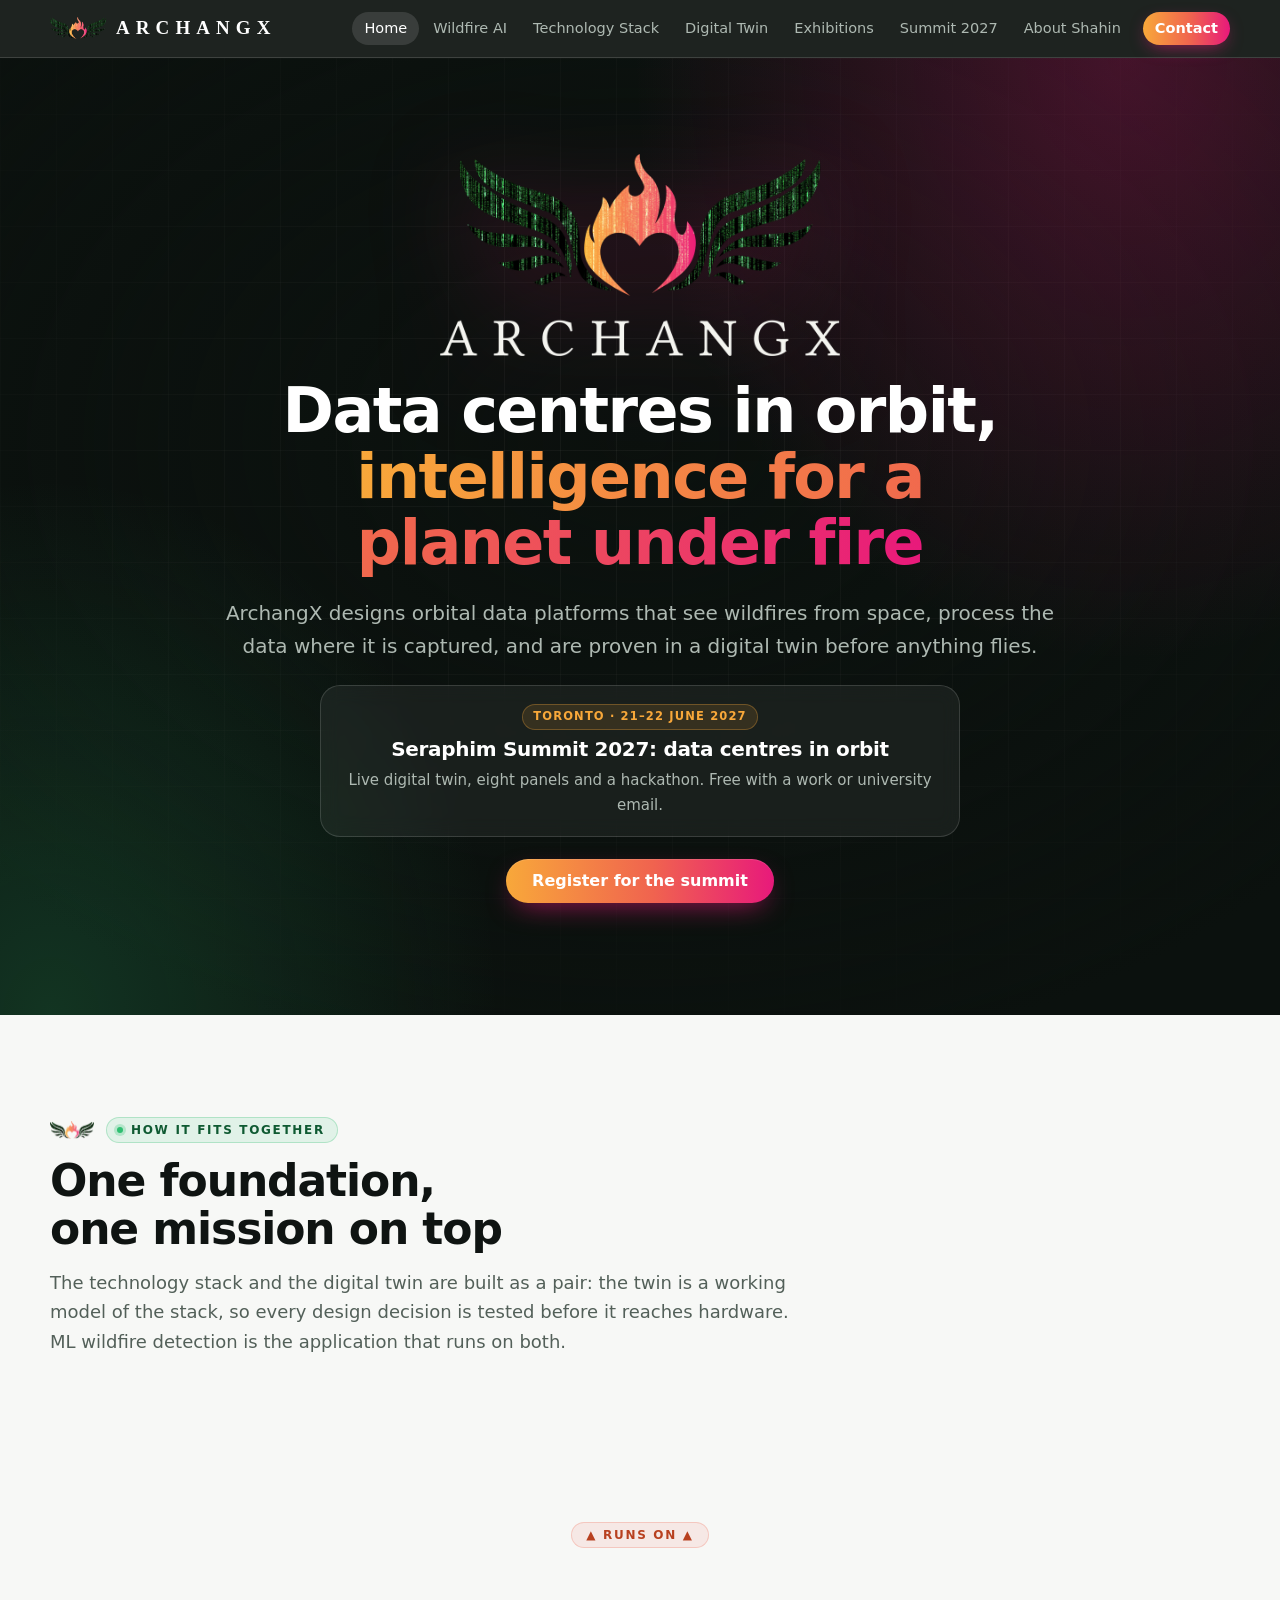
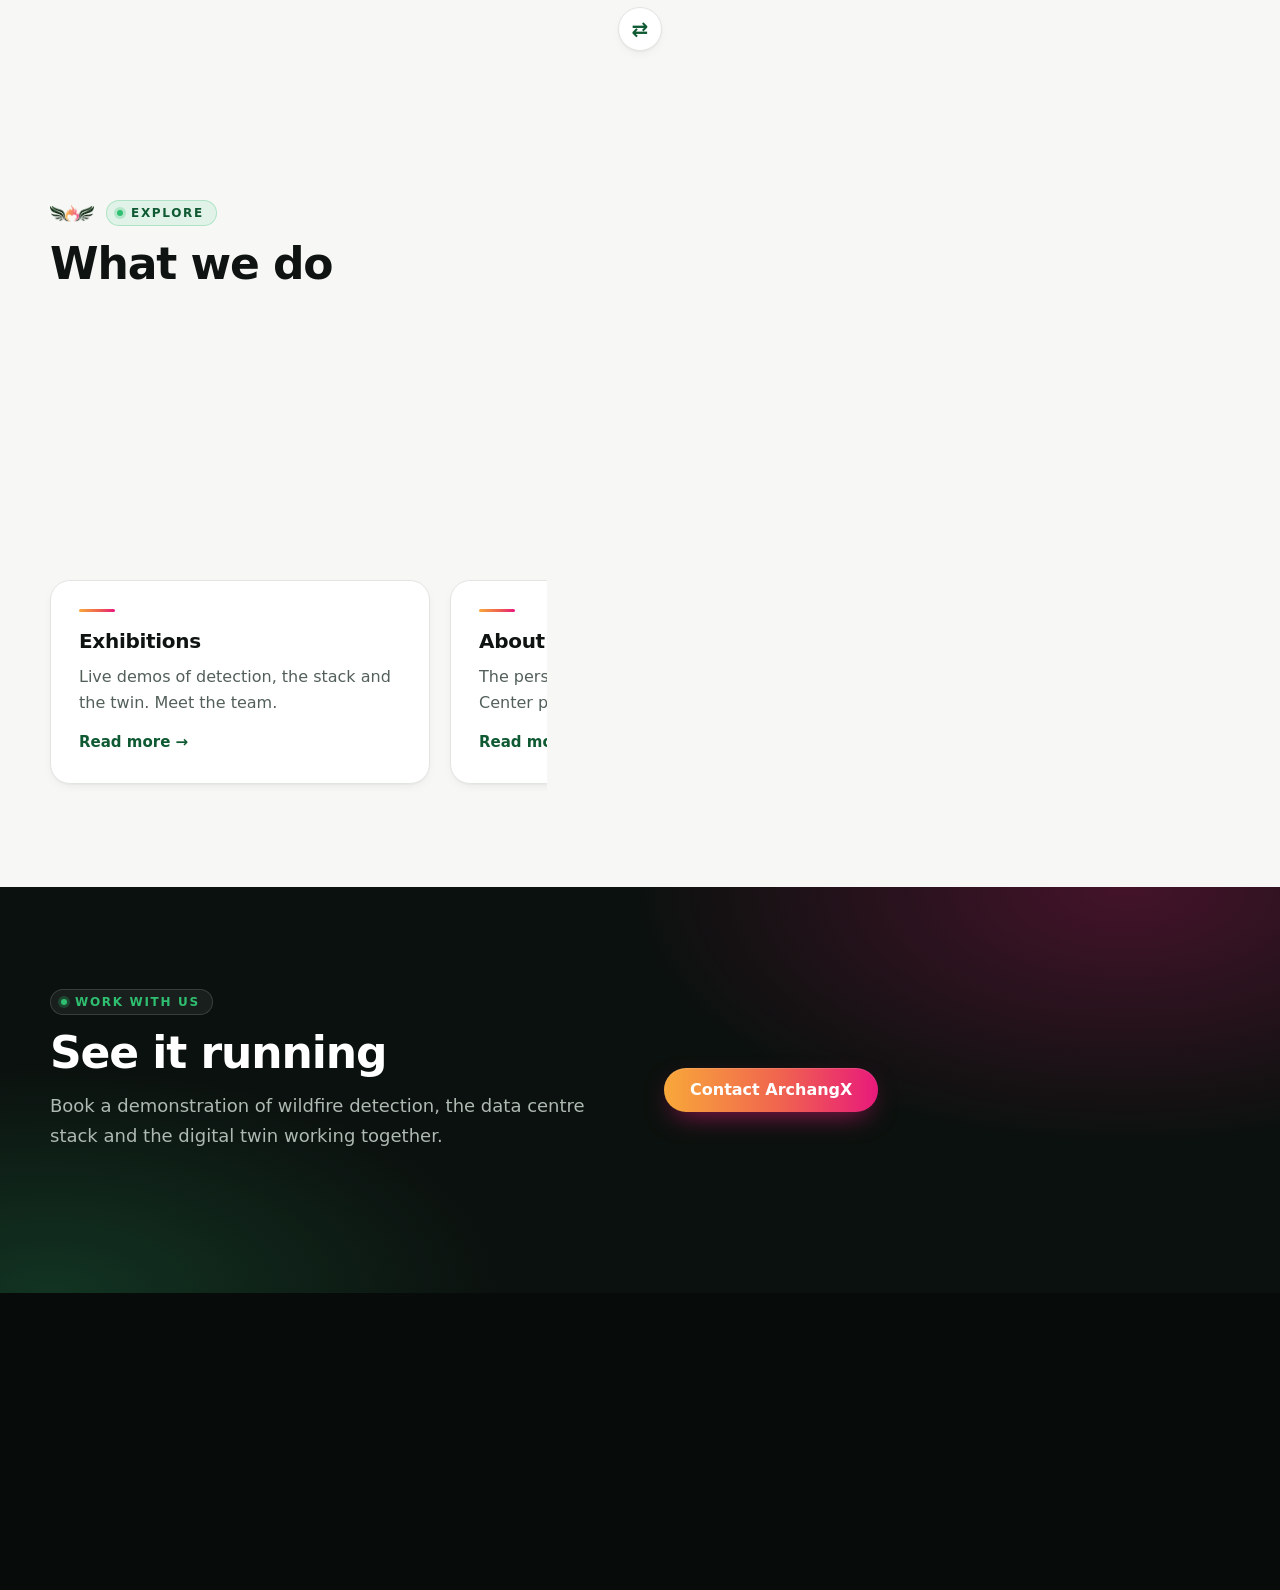
==== site/index.html @ 83f8b748 "Site design: modern refresh with dark hero bands, sans-serif headings, pill navigation and card hove" ====
<!doctype html>
<html lang="en">
<head>
<meta charset="utf-8">
<meta name="viewport" content="width=device-width, initial-scale=1">
<title>ArchangX — Space Data Centres, Wildfire AI and Digital Twins</title>
<meta name="description" content="ArchangX builds orbital data platforms: a space data centre technology stack and its digital twin, with machine-learning wildfire detection on top.">
<link rel="icon" href="assets/favicon.ico" sizes="any">
<link rel="apple-touch-icon" href="assets/apple-touch-icon.png">
<meta property="og:title" content="ArchangX — Space Data Centres, Wildfire AI and Digital Twins">
<meta property="og:description" content="ArchangX builds orbital data platforms: a space data centre technology stack and its digital twin, with machine-learning wildfire detection on top.">
<meta property="og:image" content="https://www.archangx.com/assets/logo.png">
<link rel="canonical" href="https://www.archangx.com/">
<link rel="stylesheet" href="assets/style.css">
</head>
<body>
<header class="site">
  <div class="wrap bar">
    <a class="brand" href="index.html" aria-label="ArchangX home"><img src="assets/emblem-96.png" alt="" width="64" height="25">ARCHANGX</a>
    <nav class="main" aria-label="Pages"><a href="index.html" aria-current="page">Home</a><a href="wildfire.html">Wildfire AI</a><a href="technology-stack.html">Technology Stack</a><a href="digital-twin.html">Digital Twin</a><a href="exhibitions.html">Exhibitions</a><a href="summit-2027.html">Summit 2027</a><a href="about.html">About Shahin</a><a href="contact.html">Contact</a></nav>
  </div>
</header>
<main>
<div class="wrap hero">
  <img class="logo" src="assets/logo-dark.png" alt="ArchangX logo: green wings around a flame-shaped heart" width="560" height="284">
  <h1>Data centres in orbit, <span class="flame-text">intelligence for a planet under fire</span></h1>
  <p>ArchangX designs orbital data platforms that see wildfires from space, process the data where it is captured, and are proven in a digital twin before anything flies.</p>
  <a class="announce" href="summit-2027.html"><span class="tag">Toronto · 21–22 June 2027</span><b>Seraphim Summit 2027: data centres in orbit</b><span>Live digital twin, eight panels and a hackathon. Free with a work or university email.</span></a>
  <p><a class="btn" href="summit-2027.html#register">Register for the summit</a></p>
</div>

<section class="block">
  <div class="wrap">
    <div class="head"><div class="num"><img src="assets/emblem-96.png" alt=""><span class="eyebrow">How it fits together</span></div>
      <h2>One foundation, one mission on top</h2>
      <p>The technology stack and the digital twin are built as a pair: the twin is a working model of the stack, so every design decision is tested before it reaches hardware. ML wildfire detection is the application that runs on both.</p></div>
    <div class="fit" aria-label="How the work fits together">
  <a class="top" href="wildfire.html"><b>ML Wildfire Detection</b><span>The application on top: detect, geolocate and alert</span></a>
  <div class="arrow" aria-hidden="true">▲ runs on ▲</div>
  <div class="pair">
    <a class="base stackbox" href="technology-stack.html"><b>Technology Stack</b><span>The space data centre: compute, data and links</span></a>
    <div class="link" aria-label="connected">⇄</div>
    <a class="base twinbox" href="digital-twin.html"><b>Digital Twin</b><span>A live model of that stack, for testing every change</span></a>
  </div>
</div>
  </div>
</section>

<section class="block">
  <div class="wrap">
    <div class="head"><div class="num"><img src="assets/emblem-96.png" alt=""><span class="eyebrow">Explore</span></div><h2>What we do</h2></div>
    <div class="cards" style="grid-template-columns:repeat(auto-fit,minmax(300px,1fr))">
      <a class="card" href="wildfire.html"><h3>ML Wildfire Detection</h3><p>Physics-informed thermal anomaly scoring on board, turning imagery into geolocated fire events.</p><span class="more">Read more →</span></a>
      <a class="card" href="technology-stack.html"><h3>Technology Stack</h3><p>A sovereignty-first space data centre: sensors, heterogeneous compute, orbital edge AI and the data platform.</p><span class="more">Read more →</span></a>
      <a class="card" href="digital-twin.html"><h3>Digital Twin</h3><p>Coupled orbit, power, thermal, compute and network models of the stack, with faults and what-ifs.</p><span class="more">Read more →</span></a>
      <a class="card" href="exhibitions.html"><h3>Exhibitions</h3><p>Live demos of detection, the stack and the twin. Meet the team.</p><span class="more">Read more →</span></a>
      <a class="card" href="about.html"><h3>About Shahin Vakilinia</h3><p>The person behind the Space Data Center programme at ArchangX.</p><span class="more">Read more →</span></a>
      <a class="card" href="contact.html"><h3>Contact us</h3><p>Partnerships, research collaboration, demos and press.</p><span class="more">Get in touch →</span></a>
    </div>
  </div>
</section>

<section class="block night">
  <div class="wrap two">
    <div class="head"><span class="eyebrow">Work with us</span><h2>See it running</h2>
      <p>Book a demonstration of wildfire detection, the data centre stack and the digital twin working together.</p></div>
    <div style="align-self:center"><a class="btn" href="contact.html">Contact ArchangX</a></div>
  </div>
</section>
</main>
<footer class="site">
  <div class="wrap">
    <img src="assets/logo-dark.png" alt="ArchangX" width="280" height="142">
    <nav aria-label="Footer"><a href="index.html">Home</a><a href="wildfire.html">Wildfire AI</a><a href="technology-stack.html">Technology Stack</a><a href="digital-twin.html">Digital Twin</a><a href="exhibitions.html">Exhibitions</a><a href="summit-2027.html">Summit 2027</a><a href="about.html">About Shahin</a><a href="contact.html">Contact</a></nav>
    <p>© <span class="year">2026</span> ArchAngX Corp. · Space data centres, wildfire AI and digital twins.</p>
  </div>
</footer>
<script>document.querySelectorAll(".year").forEach(e => e.textContent = new Date().getFullYear());</script>
</body>
</html>
---- site/assets/style.css ----
/* ArchangX site styles. Palette from the logo: matrix-green wings, orange-to-magenta flame, serif wordmark.
   Dark "orbit" bands (header, page heroes, .night, footer) frame light content sections. System fonts only. */
:root {
  /* light surfaces */
  --paper: #f7f8f6; --card: #fff; --ink: #0f1412; --muted: #536059; --line: #e2e6e1;
  /* brand: wings */
  --wing-deep: #0b3d23; --wing: #0f5a32; --wing-mid: #18774a; --wing-bright: #2fbf71;
  /* brand: flame */
  --flame-0: #c4541c; --flame-1: #f8a83a; --flame-2: #f0634f; --flame-3: #e8197b; --flame-ink: #b8401f;
  --flame: linear-gradient(90deg, var(--flame-1), var(--flame-2) 55%, var(--flame-3));
  --flame-deep: linear-gradient(90deg, var(--flame-0), var(--flame-3));
  /* dark surfaces */
  --night: #0b110e; --night-2: #121a16; --night-ink: #eef1ec; --night-muted: #aeb9b2; --footer: #070b09;
  --on-dark: #fff; --glass: rgba(255, 255, 255, .06); --glass-2: rgba(255, 255, 255, .12);
  --glass-line: rgba(255, 255, 255, .14);
  --error: #b3261e;
  /* backdrop shared by the heroes, dark bands and the portrait */
  --aurora: radial-gradient(55% 90% at 88% 0%, rgba(232, 25, 123, .26), transparent 70%),
            radial-gradient(50% 80% at 4% 100%, rgba(47, 191, 113, .2), transparent 70%);
  --grid: linear-gradient(rgba(255, 255, 255, .045) 1px, transparent 1px) 0 0 / 56px 56px,
          linear-gradient(90deg, rgba(255, 255, 255, .045) 1px, transparent 1px) 0 0 / 56px 56px;
  /* type, shape, depth, motion */
  --serif: "Iowan Old Style", "Palatino Linotype", Palatino, Georgia, "Times New Roman", serif;
  --sans: system-ui, -apple-system, "Segoe UI", Roboto, "Helvetica Neue", Arial, sans-serif;
  --display: "Segoe UI Variable Display", system-ui, -apple-system, "Segoe UI", Roboto, "Helvetica Neue", Arial, sans-serif;
  --radius: 20px; --radius-sm: 12px;
  --shadow-sm: 0 1px 2px rgba(11, 17, 14, .04), 0 4px 12px -4px rgba(11, 17, 14, .08);
  --shadow-md: 0 2px 4px rgba(11, 17, 14, .04), 0 16px 32px -12px rgba(11, 17, 14, .16);
  --shadow-lg: 0 4px 8px rgba(11, 17, 14, .05), 0 28px 56px -20px rgba(11, 17, 14, .28);
  --ease: cubic-bezier(.2, .7, .2, 1);
}
* { box-sizing: border-box; }
html { scroll-behavior: smooth; scroll-padding-top: 120px; overflow-x: clip; }
body { margin: 0; background: var(--paper); color: var(--ink); font: 17px/1.65 var(--sans);
       -webkit-font-smoothing: antialiased; text-rendering: optimizeLegibility; }
img { max-width: 100%; height: auto; display: block; }
a { color: var(--wing); text-underline-offset: .2em; }
::selection { background: color-mix(in srgb, var(--flame-2) 28%, transparent); }
.wrap { width: min(1180px, 100% - 32px); margin-inline: auto; }
h1, h2, h3 { font-family: var(--display); font-weight: 700; letter-spacing: -.025em; text-wrap: balance; margin: 0; }
h1 { font-size: clamp(36px, 5.6vw, 64px); line-height: 1.04; }
h2 { font-size: clamp(28px, 3.8vw, 44px); line-height: 1.1; }
h3 { font-size: 20px; line-height: 1.3; letter-spacing: -.015em; text-wrap: pretty; }
p { margin: 0; max-width: 66ch; text-wrap: pretty; }
.muted { color: var(--muted); }
.flame-text { background: var(--flame); -webkit-background-clip: text; background-clip: text; color: transparent; }
:focus-visible { outline: 3px solid var(--flame-2); outline-offset: 3px; }

/* labels: eyebrow (green pill with a dot) and tag (flame pill) */
.eyebrow { display: inline-flex; align-items: center; gap: 8px; width: fit-content; padding: 6px 12px 6px 10px;
           border-radius: 99px; font: 600 12px/1 var(--sans); letter-spacing: .14em; text-transform: uppercase;
           color: var(--wing); background: color-mix(in srgb, var(--wing-bright) 10%, transparent);
           border: 1px solid color-mix(in srgb, var(--wing-bright) 28%, transparent); }
.eyebrow::before { content: ""; width: 6px; height: 6px; border-radius: 50%; background: var(--wing-bright);
                   box-shadow: 0 0 0 3px color-mix(in srgb, var(--wing-bright) 25%, transparent); }
.tag { display: inline-flex; align-items: center; width: fit-content; padding: 5px 10px; border-radius: 99px;
       font: 700 11.5px/1.2 var(--sans); letter-spacing: .1em; text-transform: uppercase; color: var(--flame-ink);
       background: color-mix(in srgb, var(--flame-2) 10%, transparent);
       border: 1px solid color-mix(in srgb, var(--flame-2) 22%, transparent); }

/* header: dark glass, pill navigation, Contact as the call to action */
header.site { position: sticky; top: 0; z-index: 50; color: var(--night-ink);
              background: color-mix(in srgb, var(--night) 92%, transparent);
              -webkit-backdrop-filter: saturate(160%) blur(16px); backdrop-filter: saturate(160%) blur(16px);
              border-bottom: 1px solid var(--glass-line); }
.bar { display: flex; align-items: center; justify-content: space-between; gap: 8px 24px; padding-block: 12px; flex-wrap: wrap; }
.brand { display: flex; align-items: center; gap: 10px; text-decoration: none; color: var(--on-dark);
         font: 600 19px var(--serif); letter-spacing: .32em; }
.brand img { width: 56px; }
nav.main { display: flex; flex-wrap: wrap; align-items: center; gap: 2px; font: 500 14.5px/1 var(--sans); }
nav.main a { color: var(--night-muted); text-decoration: none; padding: 9px 12px; border-radius: 99px;
             transition: color .2s, background-color .2s; }
nav.main a:hover { color: var(--on-dark); background: var(--glass); }
nav.main a[aria-current="page"] { color: var(--on-dark); background: var(--glass-2); }
nav.main a:last-child { margin-left: 8px; color: var(--on-dark); font-weight: 600; background: var(--flame);
                        box-shadow: 0 6px 18px -6px color-mix(in srgb, var(--flame-3) 70%, transparent); }
nav.main a:last-child:hover { filter: brightness(1.08); }
@media (max-width: 1100px) {
  /* one swipeable row instead of a block of wrapped links */
  nav.main { width: 100%; flex-wrap: nowrap; overflow-x: auto; scrollbar-width: none; padding-inline-end: 28px;
             -webkit-mask-image: linear-gradient(90deg, #000 calc(100% - 28px), transparent);
             mask-image: linear-gradient(90deg, #000 calc(100% - 28px), transparent); }
  nav.main::-webkit-scrollbar { display: none; }
  nav.main a { flex: none; }
  nav.main a:first-child { margin-left: -12px; }
}

/* heroes: full-bleed dark backdrop drawn behind the .wrap-sized hero */
.page-hero, .hero { position: relative; isolation: isolate; color: var(--night-ink); }
.page-hero::before, .hero::before { content: ""; position: absolute; z-index: -2; inset: 0 calc(50% - 50vw);
  background: var(--aurora), radial-gradient(80% 75% at 50% 40%, transparent, var(--night) 88%), var(--grid), var(--night); }
.page-hero { padding-block: clamp(64px, 9vw, 112px) clamp(56px, 7vw, 88px); display: grid; gap: 18px; }
.page-hero::after { content: ""; position: absolute; z-index: -1; right: -40px; top: 50%; translate: 0 -50%;
                    width: min(520px, 60vw); aspect-ratio: 512 / 202; pointer-events: none;
                    background: url(emblem.png) center / contain no-repeat; opacity: .14; }
.page-hero h1 { color: var(--on-dark); max-width: 22ch; }
.page-hero p { font-size: clamp(17px, 1.6vw, 20px); color: var(--night-muted); max-width: 60ch; }
.crumbs { font-size: 14px; color: var(--night-muted); }
.crumbs a { color: var(--night-muted); text-decoration: none; }
.crumbs a:hover { color: var(--on-dark); text-decoration: underline; }
:is(.page-hero, .hero, .night) .eyebrow { color: var(--wing-bright); background: var(--glass); border-color: var(--glass-line); }
.hero { text-align: center; padding-block: clamp(56px, 8vw, 96px) clamp(64px, 9vw, 112px); display: grid;
        justify-items: center; gap: 22px; }
.hero img.logo { width: min(400px, 78%); filter: drop-shadow(0 18px 50px color-mix(in srgb, var(--flame-3) 28%, transparent)); }
.hero h1 { color: var(--on-dark); font-size: clamp(34px, 5.4vw, 62px); line-height: 1.06; max-width: 20ch; }
.hero p { color: var(--night-muted); font-size: clamp(17px, 1.6vw, 20px); }

/* content blocks */
section.block { padding-block: clamp(64px, 8vw, 104px); }
section.block:not(.night) + section.block:not(.night) { padding-top: 0; }
.head { display: grid; gap: 14px; margin-bottom: 40px; max-width: 760px; }
.head p { color: var(--muted); font-size: 18px; }
.head .num { display: flex; align-items: center; gap: 12px; }
.head .num img { width: 44px; }
.cards { display: grid; grid-template-columns: repeat(auto-fit, minmax(250px, 1fr)); gap: 20px; }
.card { position: relative; display: grid; gap: 10px; align-content: start; padding: 28px; border-radius: var(--radius);
        background: var(--card); border: 1px solid var(--line); box-shadow: var(--shadow-sm); }
.card::before { content: ""; height: 3px; width: 36px; border-radius: 3px; background: var(--flame); margin-bottom: 6px; }
.card:has(> .tag)::before { display: none; }
.card p { color: var(--muted); font-size: 16px; }
a.card { text-decoration: none; color: var(--ink); transition: transform .3s var(--ease), box-shadow .3s var(--ease); }
a.card::after { content: ""; position: absolute; inset: -1px; border-radius: inherit; padding: 1px; pointer-events: none;
                background: var(--flame); opacity: 0; transition: opacity .3s var(--ease);
                -webkit-mask: linear-gradient(#000 0 0) content-box, linear-gradient(#000 0 0); -webkit-mask-composite: xor;
                mask: linear-gradient(#000 0 0) content-box exclude, linear-gradient(#000 0 0); }
a.card:hover { transform: translateY(-4px); box-shadow: var(--shadow-lg); }
a.card:hover::after { opacity: 1; }
a.card .more { margin-top: 4px; color: var(--wing); font-weight: 600; font-size: 15px; }
a.card:hover .more { text-decoration: underline; }
.two { display: grid; grid-template-columns: repeat(auto-fit, minmax(300px, 1fr)); gap: 32px 48px; align-items: start; }
ul.ticks { margin: 0; padding: 0; list-style: none; display: grid; gap: 14px; }
ul.ticks li { position: relative; padding-left: 36px; }
ul.ticks li::before { content: ""; position: absolute; left: 0; top: .2em; width: 22px; height: 22px; border-radius: 50%;
                      background: color-mix(in srgb, var(--wing-bright) 18%, transparent); }
ul.ticks li::after { content: ""; position: absolute; left: 8px; top: calc(.2em + 4px); width: 6px; height: 11px;
                     border: solid var(--wing); border-width: 0 2px 2px 0; rotate: 45deg; }

/* the "how it fits together" diagram */
.fit { display: grid; gap: 12px; max-width: 880px; margin-inline: auto; }
.fit .top, .fit .base { position: relative; overflow: hidden; display: grid; gap: 6px; padding: 28px 24px; text-align: center;
                        border-radius: var(--radius); color: var(--on-dark); text-decoration: none;
                        transition: transform .3s var(--ease), box-shadow .3s var(--ease); }
.fit .top::after, .fit .base::after, .layer::after { content: ""; position: absolute; inset: 0; pointer-events: none;
                                                     background: linear-gradient(180deg, var(--glass-2), transparent 55%); }
.fit .top { background: var(--flame-deep); box-shadow: 0 24px 48px -24px color-mix(in srgb, var(--flame-3) 80%, transparent); }
.fit .stackbox { background: linear-gradient(135deg, var(--wing), var(--wing-deep));
                 box-shadow: 0 24px 48px -24px color-mix(in srgb, var(--wing) 90%, transparent); }
.fit .twinbox { background: linear-gradient(135deg, var(--wing-mid), var(--wing));
                box-shadow: 0 24px 48px -24px color-mix(in srgb, var(--wing-mid) 90%, transparent); }
.fit a:hover { transform: translateY(-3px); }
.fit .pair { display: grid; grid-template-columns: 1fr auto 1fr; gap: 12px; align-items: stretch; }
.fit .link { display: grid; place-items: center; align-self: center; width: 44px; height: 44px; border-radius: 50%;
             background: var(--card); border: 1px solid var(--line); box-shadow: var(--shadow-sm);
             font: 700 20px/1 var(--sans); color: var(--wing); }
.fit b { font: 700 22px/1.2 var(--display); letter-spacing: -.02em; }
.fit span { font-size: 15px; opacity: .9; }
.fit .arrow { justify-self: center; padding: 6px 14px; border-radius: 99px; font: 700 12px/1 var(--sans);
              letter-spacing: .14em; text-transform: uppercase; color: var(--flame-ink);
              background: color-mix(in srgb, var(--flame-2) 10%, transparent);
              border: 1px solid color-mix(in srgb, var(--flame-2) 25%, transparent); }
@media (max-width: 640px) { .fit .pair { grid-template-columns: 1fr; } .fit .link { justify-self: center; rotate: 90deg; } }

/* stack layers */
.stack { display: grid; gap: 10px; }
.layer { position: relative; overflow: hidden; display: grid; grid-template-columns: minmax(160px, 240px) 1fr; gap: 16px;
         align-items: center; padding: 20px 24px; border-radius: 16px; color: var(--on-dark); box-shadow: var(--shadow-sm); }
.layer b { font: 700 18px/1.3 var(--display); letter-spacing: -.01em; }
.layer span { font-size: 15px; opacity: .88; }
.l1 { background: var(--wing-deep); } .l2 { background: var(--wing); } .l3 { background: var(--wing-mid); }
.l4 { background: var(--flame-deep); } .l5 { background: var(--night-2); }
@media (max-width: 640px) { .layer { grid-template-columns: 1fr; gap: 4px; } }

/* flow chips */
.flow { display: flex; flex-wrap: wrap; gap: 10px; align-items: center; font: 600 14px var(--sans); }
.flow span { padding: 10px 16px; border-radius: 99px; background: var(--card); border: 1px solid var(--line); box-shadow: var(--shadow-sm); }
.flow i { color: var(--flame-2); font-style: normal; font-weight: 700; }

/* twin models */
.models { display: grid; grid-template-columns: repeat(auto-fit, minmax(140px, 1fr)); gap: 12px; }
.model { position: relative; overflow: hidden; text-align: center; padding: 22px 12px 20px; border-radius: 16px;
         border: 1px solid var(--line); background: var(--card); box-shadow: var(--shadow-sm); }
.model::before { content: ""; position: absolute; inset: 0 0 auto; height: 3px; background: var(--flame); }
.model b { display: block; font: 700 17px/1.3 var(--display); letter-spacing: -.01em; }
.model span { font-size: 13px; color: var(--muted); }

/* connected-pages strip */
.connected { display: flex; flex-wrap: wrap; gap: 12px 14px; align-items: center; padding: 20px 24px; border-radius: var(--radius);
             background: linear-gradient(135deg, color-mix(in srgb, var(--wing-bright) 9%, var(--card)), var(--card) 60%);
             border: 1px solid color-mix(in srgb, var(--wing-bright) 30%, transparent); }
.connected a { font-weight: 600; }

/* dark band */
.night { color: var(--night-ink); background: var(--aurora), var(--night); }
.night h2 { color: var(--on-dark); }
.night p, .night .head p, .night .card p { color: var(--night-muted); }
.night a:not(.btn) { color: var(--wing-bright); }
.night .card { background: var(--glass); border-color: var(--glass-line); color: var(--night-ink); box-shadow: none; }
.night .tag { color: var(--flame-1); background: color-mix(in srgb, var(--flame-1) 12%, transparent);
              border-color: color-mix(in srgb, var(--flame-1) 30%, transparent); }

/* buttons */
.btn { display: inline-flex; align-items: center; justify-content: center; gap: 8px; padding: 14px 26px; border: 0;
       border-radius: 99px; cursor: pointer; background: var(--flame); color: var(--on-dark); font: 700 16px/1 var(--sans);
       text-decoration: none;
       box-shadow: 0 10px 28px -10px color-mix(in srgb, var(--flame-3) 75%, transparent), inset 0 1px 0 var(--glass-2);
       transition: transform .2s var(--ease), box-shadow .2s var(--ease), filter .2s; }
.btn:hover { transform: translateY(-2px); filter: brightness(1.06);
             box-shadow: 0 16px 36px -12px color-mix(in srgb, var(--flame-3) 85%, transparent), inset 0 1px 0 var(--glass-2); }
.btn:active { transform: translateY(0); }
.btn:disabled { opacity: .6; cursor: progress; transform: none; }
.btn.ghost { background: transparent; color: inherit; box-shadow: inset 0 0 0 1.5px currentColor; }
.btn.ghost:hover { background: color-mix(in srgb, currentColor 10%, transparent); filter: none; }

/* about */
.portrait { border-radius: 24px; background: var(--aurora), var(--night); padding: 40px; display: grid; place-items: center;
            box-shadow: var(--shadow-lg); }
.portrait img { width: 100%; max-width: 360px; }
.facts { display: grid; gap: 6px; font-size: 15px; }
.facts b { font-weight: 600; }

/* contact form */
form.contact { display: grid; gap: 16px; padding: 28px; border-radius: var(--radius); background: var(--card);
               border: 1px solid var(--line); box-shadow: var(--shadow-md); }
form.contact label { display: grid; gap: 6px; font-weight: 600; font-size: 14.5px; }
form.contact :is(input:not([type="checkbox"]), select, textarea) {
  font: 16px var(--sans); padding: 12px 14px; border-radius: var(--radius-sm); border: 1px solid var(--line);
  background: var(--paper); color: var(--ink); transition: border-color .2s, box-shadow .2s, background-color .2s; }
form.contact :is(input:not([type="checkbox"]), select, textarea):focus {
  outline: none; border-color: var(--wing-bright); background: var(--card);
  box-shadow: 0 0 0 4px color-mix(in srgb, var(--wing-bright) 22%, transparent); }
form.contact input[type="checkbox"] { width: 18px; height: 18px; margin: 0; accent-color: var(--wing); }
form.contact textarea { min-height: 140px; resize: vertical; }

footer.site { position: relative; background: var(--footer); color: var(--night-muted); padding-block: 56px 40px; text-align: center; }
footer.site::before { content: ""; position: absolute; inset: 0 0 auto; height: 1px; background: var(--flame); opacity: .7; }
footer.site img { width: min(220px, 60%); margin: 0 auto 24px; }
footer.site nav { display: flex; flex-wrap: wrap; justify-content: center; gap: 6px 22px; margin-bottom: 18px; font-size: 15px; }
footer.site nav a { color: var(--night-ink); text-decoration: none; opacity: .8; transition: opacity .2s; }
footer.site nav a:hover { opacity: 1; text-decoration: underline; }
footer.site p { margin-inline: auto; font-size: 14px; }

/* registration dialog (summit-2027.html) */
dialog#register-dialog { width: min(580px, 100% - 32px); max-height: 92vh; padding: 0; border: 0; border-radius: var(--radius);
                         background: transparent; }
/* literal colour: older browsers don't pass :root variables to ::backdrop */
dialog#register-dialog::backdrop { background: rgba(11, 17, 14, .7); -webkit-backdrop-filter: blur(6px); backdrop-filter: blur(6px); }
dialog#register-dialog form.contact { margin: 0; box-shadow: var(--shadow-lg); }
.dialog-head { display: flex; justify-content: space-between; align-items: center; gap: 12px; }
.dialog-close { display: grid; place-items: center; width: 36px; height: 36px; border-radius: 50%; font-size: 24px; line-height: 1;
                background: none; border: 0; cursor: pointer; color: var(--muted); transition: background-color .2s; }
.dialog-close:hover { background: var(--paper); color: var(--ink); }
form.contact fieldset { border: 1px solid var(--line); border-radius: var(--radius-sm); padding: 12px 16px; display: grid; gap: 8px; }
form.contact legend { font-weight: 600; font-size: 14.5px; padding: 0 4px; }
form.contact label.check { display: flex; gap: 10px; align-items: center; font-weight: 400; }
form.contact .hp { position: absolute; left: -9999px; }
.form-msg:empty { display: none; }
.form-msg.ok { color: var(--wing); } .form-msg.err { color: var(--error); }

/* summit announcement on the home page */
.announce { display: grid; gap: 6px; justify-items: center; text-align: center; max-width: 640px; padding: 18px 26px;
            border-radius: var(--radius); color: var(--night-ink); text-decoration: none; background: var(--glass);
            border: 1px solid var(--glass-line); -webkit-backdrop-filter: blur(10px); backdrop-filter: blur(10px);
            transition: transform .3s var(--ease), background-color .3s, border-color .3s; }
.announce:hover { transform: translateY(-2px); background: var(--glass-2); border-color: color-mix(in srgb, var(--flame-2) 50%, transparent); }
.announce .tag { color: var(--flame-1); background: color-mix(in srgb, var(--flame-1) 12%, transparent);
                 border-color: color-mix(in srgb, var(--flame-1) 30%, transparent); }
.announce b { font: 700 20px/1.3 var(--display); letter-spacing: -.015em; color: var(--on-dark); }
.announce span:last-child { color: var(--night-muted); font-size: 15px; }

/* motion: heroes rise in on load; cards and tiles rise as they scroll into view (where supported) */
@keyframes rise { from { opacity: 0; translate: 0 16px; } to { opacity: 1; translate: 0 0; } }
@keyframes pop { from { opacity: 0; translate: 0 12px; scale: .98; } }
@media (prefers-reduced-motion: no-preference) {
  :is(.page-hero, .hero) > * { animation: rise .8s var(--ease) both; }
  :is(.page-hero, .hero) > :nth-child(2) { animation-delay: .06s; }
  :is(.page-hero, .hero) > :nth-child(3) { animation-delay: .12s; }
  :is(.page-hero, .hero) > :nth-child(4) { animation-delay: .18s; }
  :is(.page-hero, .hero) > :nth-child(n+5) { animation-delay: .24s; }
  dialog#register-dialog[open] { animation: pop .35s var(--ease); }
  @supports (animation-timeline: view()) {
    .card, .model, .layer, .flow span, .fit > *, .connected, ul.ticks li {
      animation: rise linear both; animation-timeline: view(); animation-range: entry 0% entry 80%;
    }
  }
}
@media (prefers-reduced-motion: reduce) {
  html { scroll-behavior: auto; }
  a.card, .btn, .announce, .fit a { transition: none; }
}
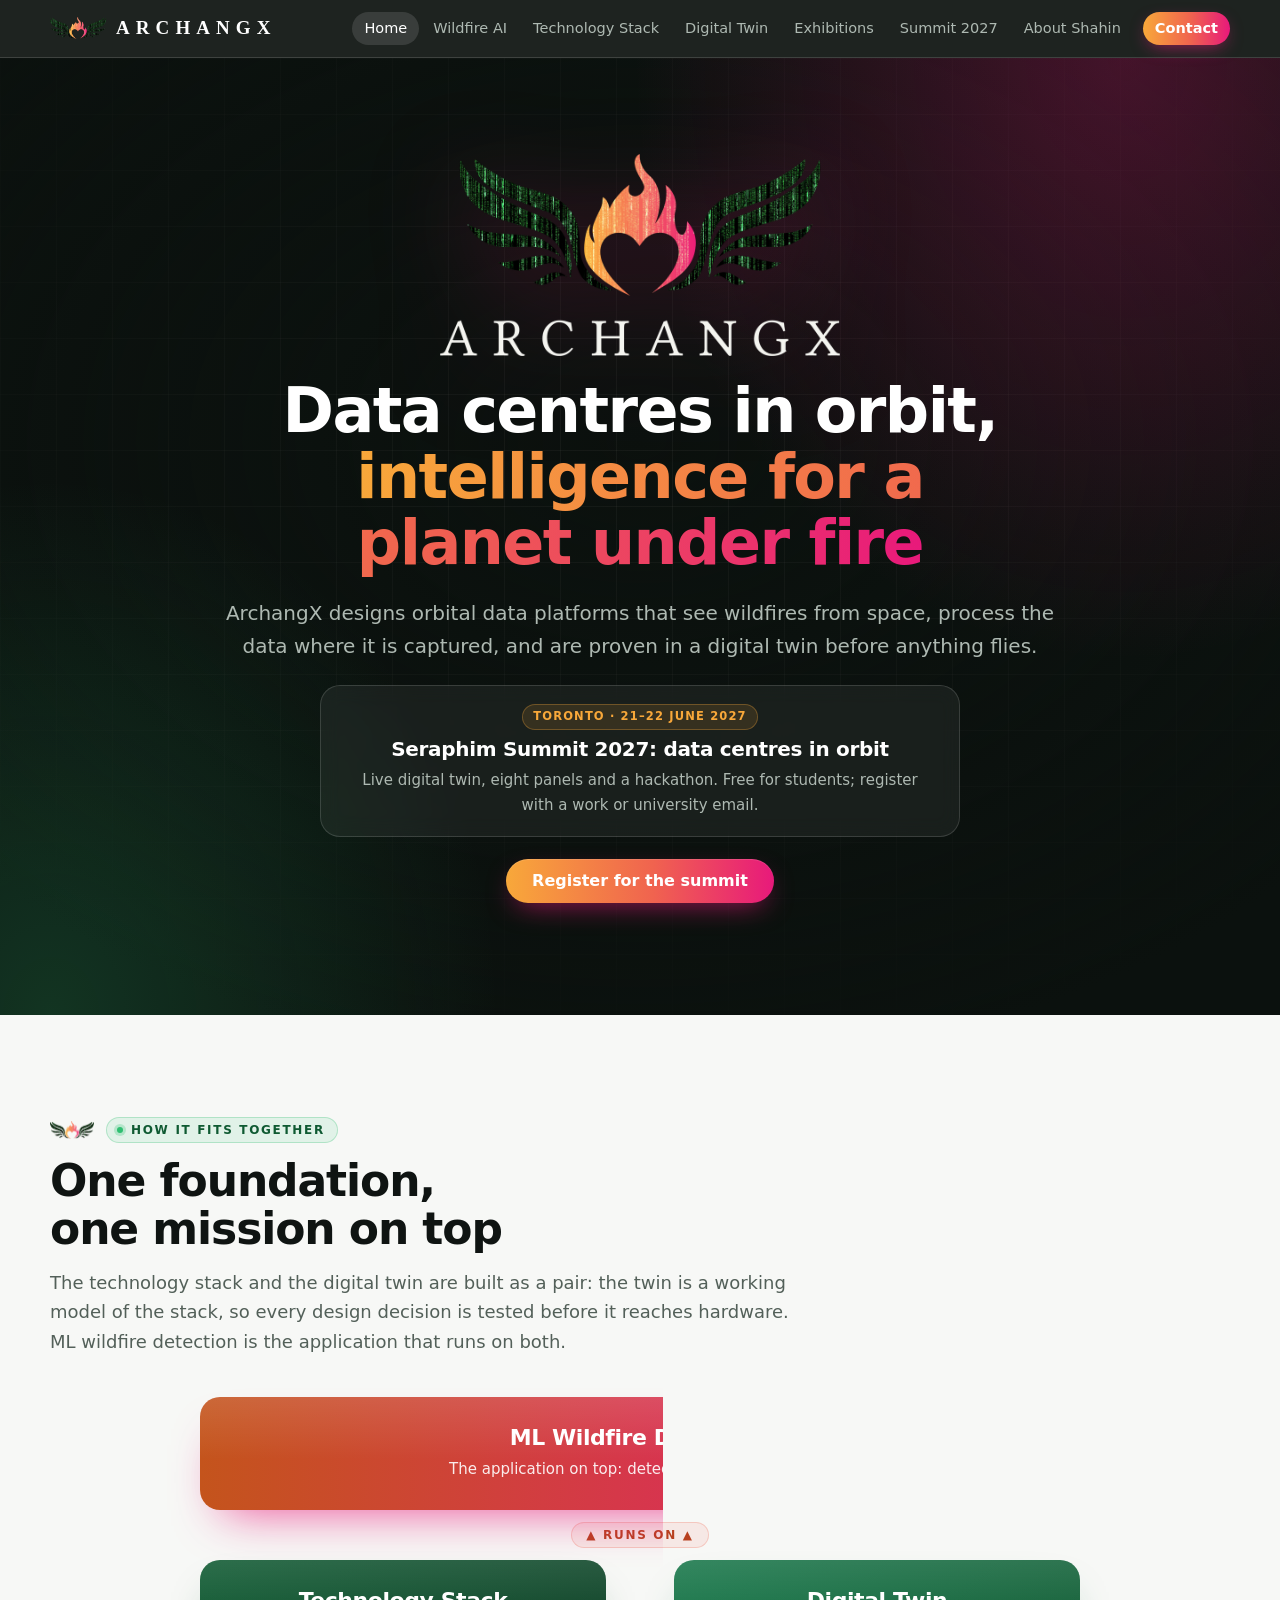
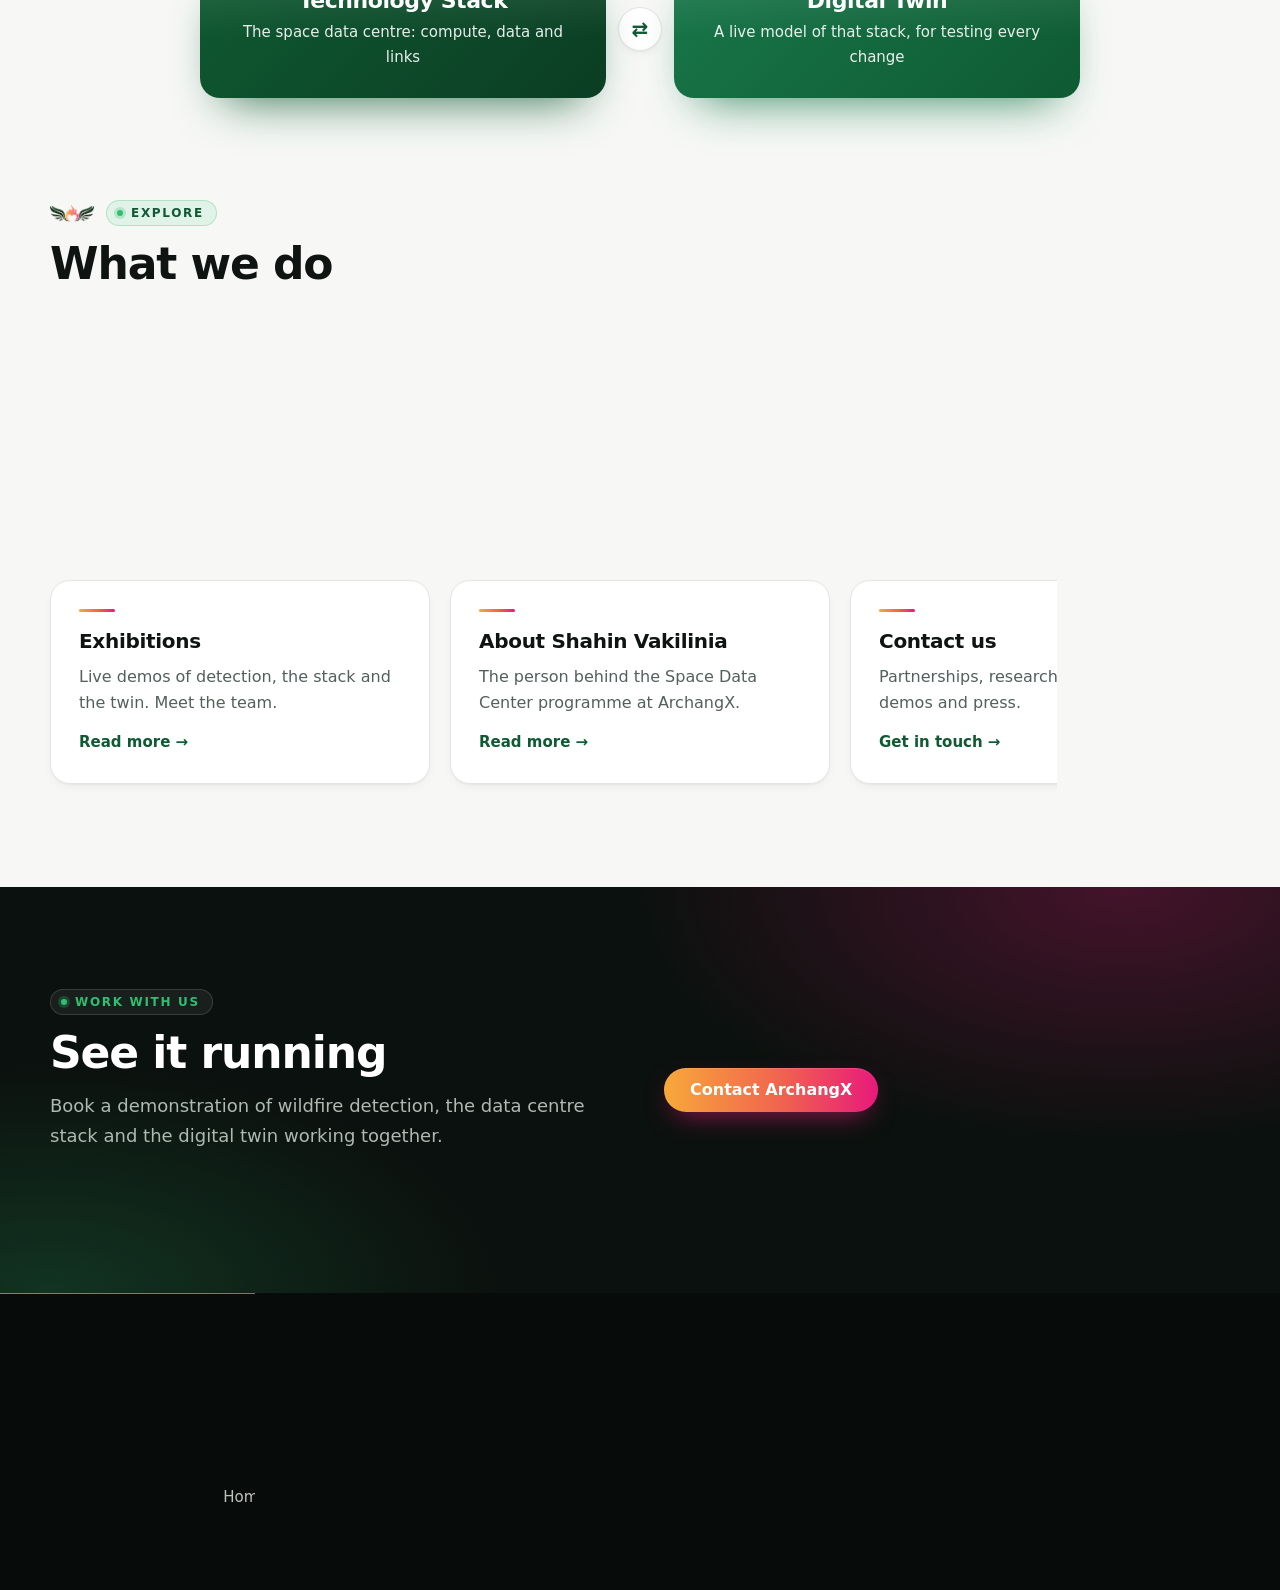
==== commit bdecf3fa: "Exhibitions: Seraphim Summit 2027 programme, SDC-IO diagram slideshow and ticket tiers The Exhibitio" ====
--- a/site/index.html
+++ b/site/index.html
@@ -25,7 +25,7 @@
   <img class="logo" src="assets/logo-dark.png" alt="ArchangX logo: green wings around a flame-shaped heart" width="560" height="284">
   <h1>Data centres in orbit, <span class="flame-text">intelligence for a planet under fire</span></h1>
   <p>ArchangX designs orbital data platforms that see wildfires from space, process the data where it is captured, and are proven in a digital twin before anything flies.</p>
-  <a class="announce" href="summit-2027.html"><span class="tag">Toronto · 21–22 June 2027</span><b>Seraphim Summit 2027: data centres in orbit</b><span>Live digital twin, eight panels and a hackathon. Free with a work or university email.</span></a>
+  <a class="announce" href="summit-2027.html"><span class="tag">Toronto · 21–22 June 2027</span><b>Seraphim Summit 2027: data centres in orbit</b><span>Live digital twin, eight panels and a hackathon. Free for students; register with a work or university email.</span></a>
   <p><a class="btn" href="summit-2027.html#register">Register for the summit</a></p>
 </div>
 
--- a/site/assets/style.css
+++ b/site/assets/style.css
@@ -267,6 +267,73 @@
 .announce b { font: 700 20px/1.3 var(--display); letter-spacing: -.015em; color: var(--on-dark); }
 .announce span:last-child { color: var(--night-muted); font-size: 15px; }
 
+/* button row; .center sits it level with the text beside it in a .two layout */
+.actions { display: flex; flex-wrap: wrap; gap: 12px; margin-top: 8px; }
+.actions.center { align-self: center; margin-top: 0; }
+/* a section heading that stays in view beside a long column (desktop only) */
+@media (min-width: 1101px) { .head.sticky { position: sticky; top: 104px; } }
+/* cards with longer text: fewer, wider columns */
+.cards.wide { grid-template-columns: repeat(auto-fit, minmax(min(100%, 440px), 1fr)); }
+.card .sub { margin-top: -4px; font: 600 14.5px/1.4 var(--sans); color: var(--wing-mid); }
+
+/* exhibitions: event at a glance */
+.glance { margin: 0; padding: 6px 28px; border-radius: var(--radius); background: var(--card); border: 1px solid var(--line);
+          box-shadow: var(--shadow-md); }
+.glance > div { display: grid; grid-template-columns: 120px 1fr; gap: 4px 20px; align-items: baseline; padding-block: 18px; }
+.glance > div + div { border-top: 1px solid var(--line); }
+.glance dt { font: 700 12px/1.4 var(--sans); letter-spacing: .12em; text-transform: uppercase; color: var(--flame-ink); }
+.glance dd { margin: 0; }
+@media (max-width: 520px) { .glance { padding-inline: 22px; } .glance > div { grid-template-columns: 1fr; } }
+
+/* exhibitions: diagram slideshow. The track is a scroll-snap strip, so it swipes without script; the page script
+   adds the previous/next buttons and dots (.ready) */
+.wrap.showcase { max-width: 1024px; }
+.slides { display: grid; gap: 20px; }
+.slides-track { position: relative; display: grid; grid-auto-flow: column; grid-auto-columns: 100%; gap: 24px;
+                overflow-x: auto; overscroll-behavior-x: contain; scroll-snap-type: x mandatory; border-radius: var(--radius); }
+.slides.ready .slides-track { scrollbar-width: none; }
+.slides.ready .slides-track::-webkit-scrollbar { display: none; }
+.slides-track:focus-visible { outline-offset: 6px; }
+.slide { margin: 0; display: grid; gap: 16px; align-content: start; scroll-snap-align: start; }
+.slide a { display: block; overflow: hidden; border-radius: var(--radius); border: 1px solid var(--glass-line);
+           box-shadow: 0 30px 70px -30px rgba(0, 0, 0, .75), 0 0 80px -30px color-mix(in srgb, var(--wing-bright) 35%, transparent); }
+.slide img { width: 100%; transition: scale .6s var(--ease); }
+.slide a:hover img { scale: 1.015; }
+.slide figcaption { color: var(--night-muted); font-size: 15.5px; max-width: 80ch; }
+.slide figcaption b { color: var(--on-dark); font-weight: 600; }
+.slides-nav { display: flex; align-items: center; justify-content: center; gap: 18px; }
+.slides-nav[hidden] { display: none; }
+.slides-nav > button { display: grid; place-items: center; width: 46px; height: 46px; padding: 0 0 3px; border-radius: 50%;
+                       cursor: pointer; font: 400 28px/1 var(--sans); color: var(--on-dark); background: var(--glass);
+                       border: 1px solid var(--glass-line); transition: background-color .2s, border-color .2s; }
+.slides-nav > button:hover { background: var(--glass-2); border-color: color-mix(in srgb, var(--flame-2) 60%, transparent); }
+.slides-dots { display: flex; gap: 4px; }
+.slides-dots button { display: grid; place-items: center; min-width: 24px; height: 24px; padding: 0; border: 0;
+                      background: none; cursor: pointer; }
+.slides-dots button::before { content: ""; width: 10px; height: 10px; border-radius: 99px;
+                              background: color-mix(in srgb, var(--night-muted) 55%, transparent);
+                              transition: width .3s var(--ease), background-color .3s; }
+.slides-dots button[aria-current="true"]::before { width: 30px; background: var(--flame); }
+
+/* exhibitions: programme timeline. Timed items get a flame dot, untimed ones a green dot */
+ol.timeline { --t: 64px; --g: 36px; list-style: none; margin: 0; padding: 0; }
+ol.timeline li { position: relative; display: grid; grid-template-columns: var(--t) 1fr; gap: var(--g); padding-bottom: 30px; }
+ol.timeline li:last-child { padding-bottom: 0; }
+ol.timeline li::before { content: ""; position: absolute; left: calc(var(--t) + var(--g) / 2 - 1px); top: 0; bottom: 0;
+                         width: 2px; background: var(--line); }
+ol.timeline li:first-child::before { top: 14px; }
+ol.timeline li:last-child::before { bottom: auto; height: 14px; }
+ol.timeline li::after { content: ""; position: absolute; left: calc(var(--t) + var(--g) / 2 - 7px); top: 8px; width: 14px;
+                        height: 14px; border-radius: 50%; background: var(--card); border: 3px solid var(--flame-2); }
+ol.timeline li:not(:has(> time))::after { border-color: var(--wing-bright); }
+ol.timeline time { font: 700 17px/1.65 var(--display); font-variant-numeric: tabular-nums; text-align: right; color: var(--flame-ink); }
+ol.timeline .when { display: block; margin-bottom: 2px; font: 700 12px/1.8 var(--sans); letter-spacing: .12em;
+                    text-transform: uppercase; color: var(--wing-mid); }
+ol.timeline h3 a { color: inherit; }
+ol.timeline h3 a:hover { color: var(--wing); }
+ol.timeline h3 + p { margin-top: 6px; color: var(--muted); font-size: 16px; }
+@media (max-width: 520px) { ol.timeline { --t: 46px; --g: 36px; } ol.timeline time { font-size: 15px; } }
+
 /* motion: heroes rise in on load; cards and tiles rise as they scroll into view (where supported) */
 @keyframes rise { from { opacity: 0; translate: 0 16px; } to { opacity: 1; translate: 0 0; } }
 @keyframes pop { from { opacity: 0; translate: 0 12px; scale: .98; } }
@@ -278,12 +345,12 @@
   :is(.page-hero, .hero) > :nth-child(n+5) { animation-delay: .24s; }
   dialog#register-dialog[open] { animation: pop .35s var(--ease); }
   @supports (animation-timeline: view()) {
-    .card, .model, .layer, .flow span, .fit > *, .connected, ul.ticks li {
+    .card, .model, .layer, .flow span, .fit > *, .connected, ul.ticks li, .glance, .slides, ol.timeline li {
       animation: rise linear both; animation-timeline: view(); animation-range: entry 0% entry 80%;
     }
   }
 }
 @media (prefers-reduced-motion: reduce) {
   html { scroll-behavior: auto; }
-  a.card, .btn, .announce, .fit a { transition: none; }
+  a.card, .btn, .announce, .fit a, .slide img { transition: none; }
 }
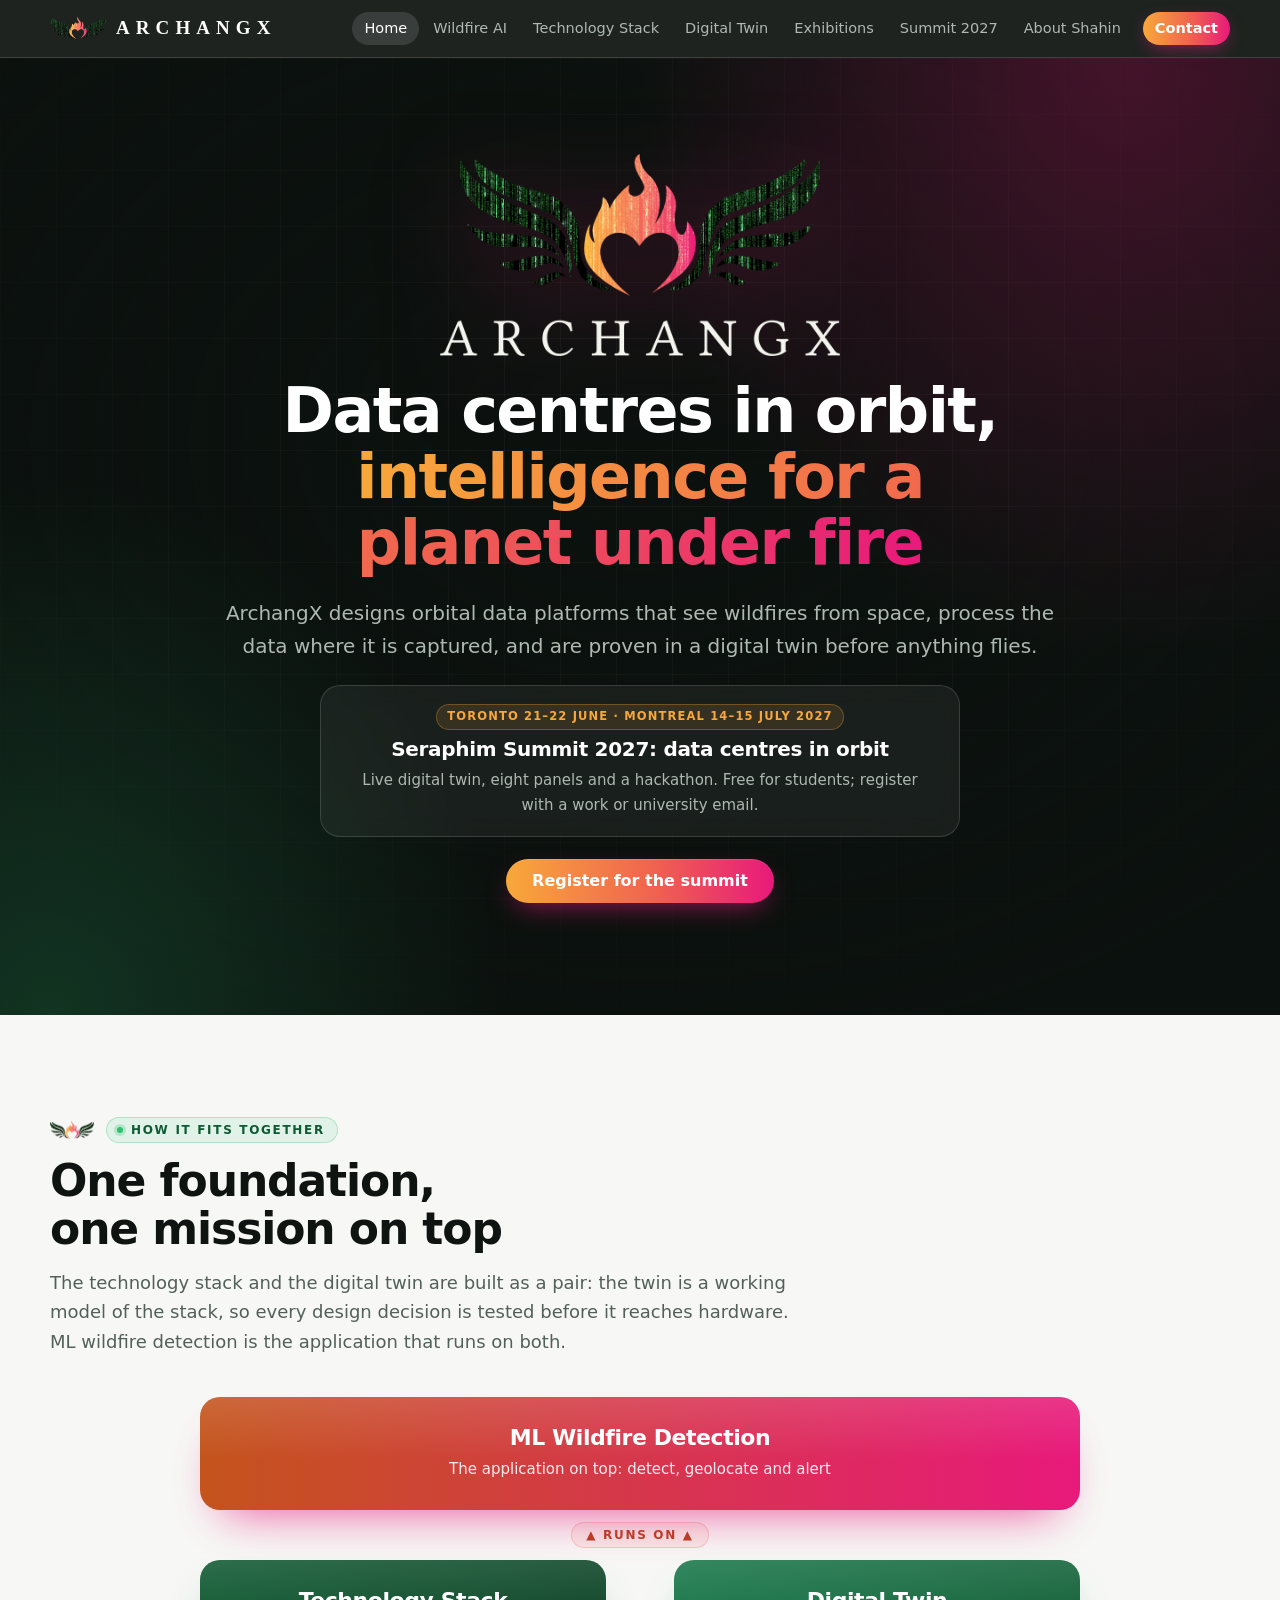
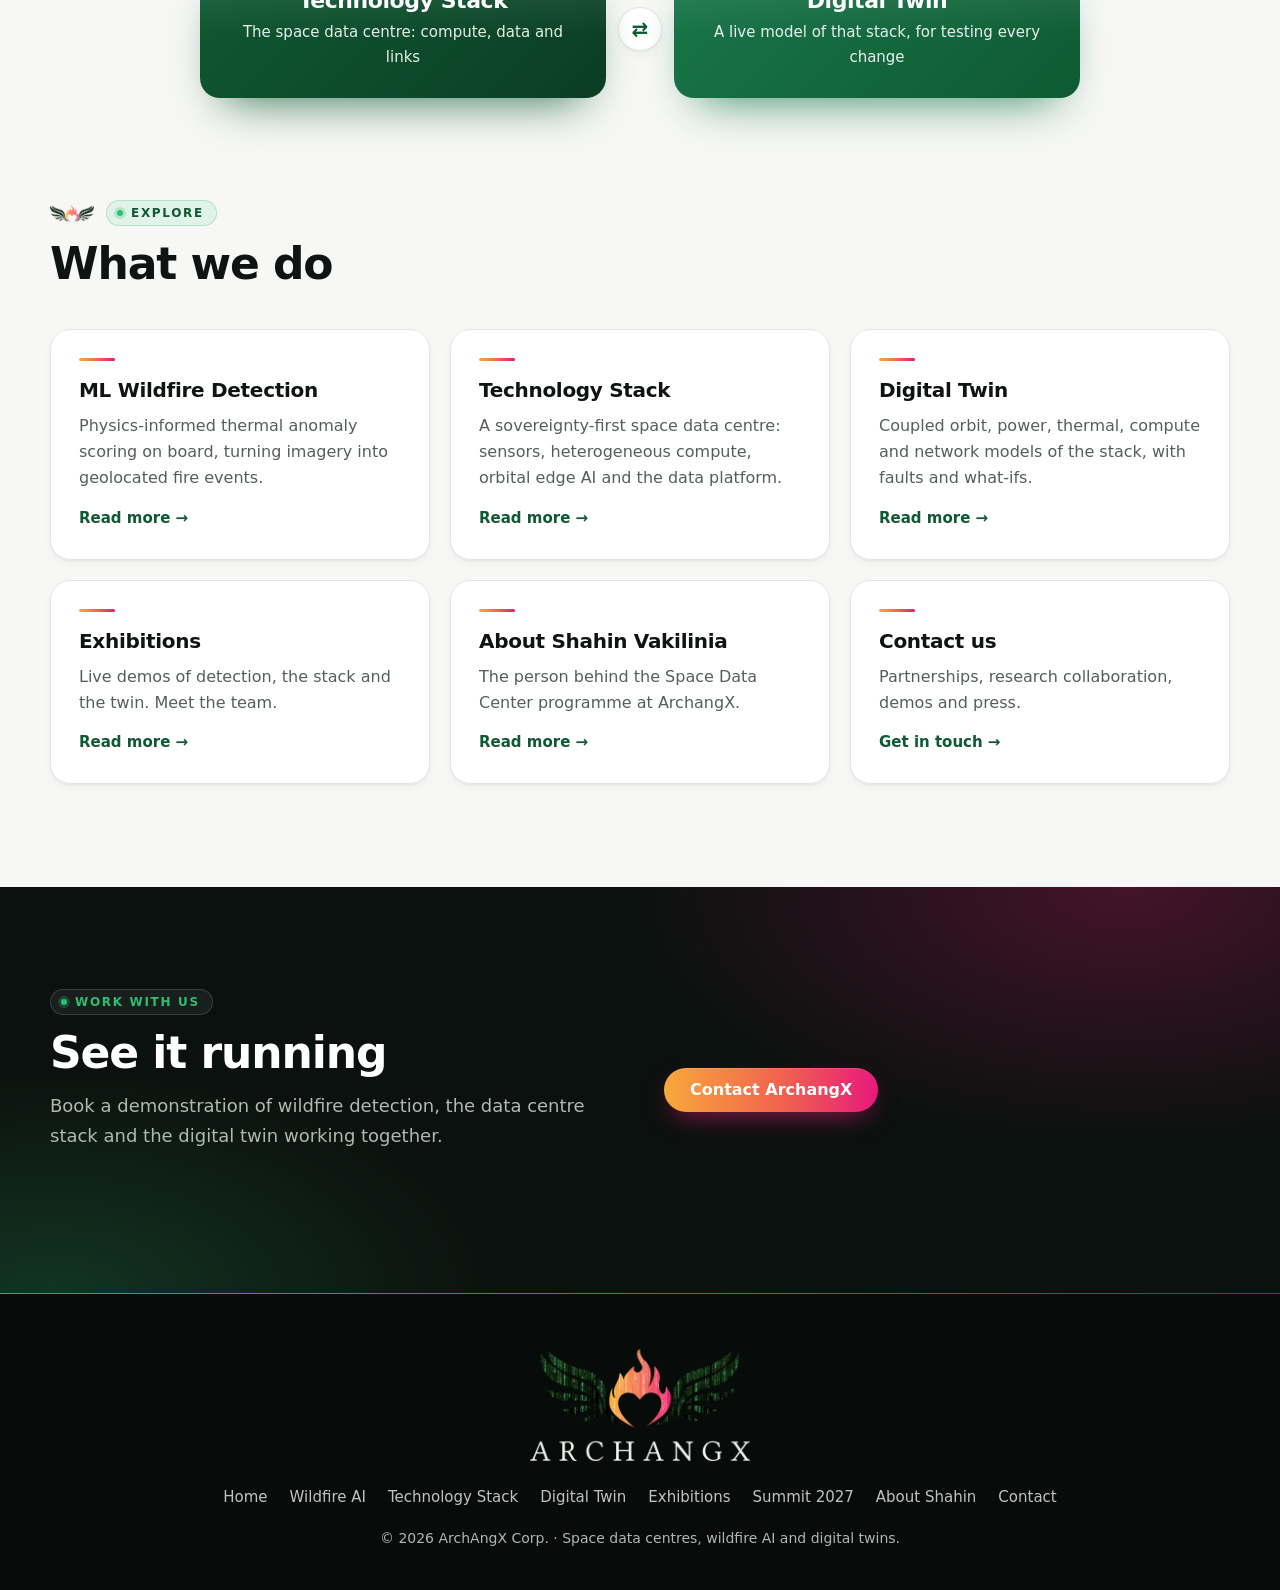
==== commit 09c96985: "Summit 2027: Montreal edition, timed panel programme; About: PhD and career - Montreal edition, Wed " ====
--- a/site/index.html
+++ b/site/index.html
@@ -25,7 +25,7 @@
   <img class="logo" src="assets/logo-dark.png" alt="ArchangX logo: green wings around a flame-shaped heart" width="560" height="284">
   <h1>Data centres in orbit, <span class="flame-text">intelligence for a planet under fire</span></h1>
   <p>ArchangX designs orbital data platforms that see wildfires from space, process the data where it is captured, and are proven in a digital twin before anything flies.</p>
-  <a class="announce" href="summit-2027.html"><span class="tag">Toronto · 21–22 June 2027</span><b>Seraphim Summit 2027: data centres in orbit</b><span>Live digital twin, eight panels and a hackathon. Free for students; register with a work or university email.</span></a>
+  <a class="announce" href="summit-2027.html"><span class="tag">Toronto 21–22 June · Montreal 14–15 July 2027</span><b>Seraphim Summit 2027: data centres in orbit</b><span>Live digital twin, eight panels and a hackathon. Free for students; register with a work or university email.</span></a>
   <p><a class="btn" href="summit-2027.html#register">Register for the summit</a></p>
 </div>
 
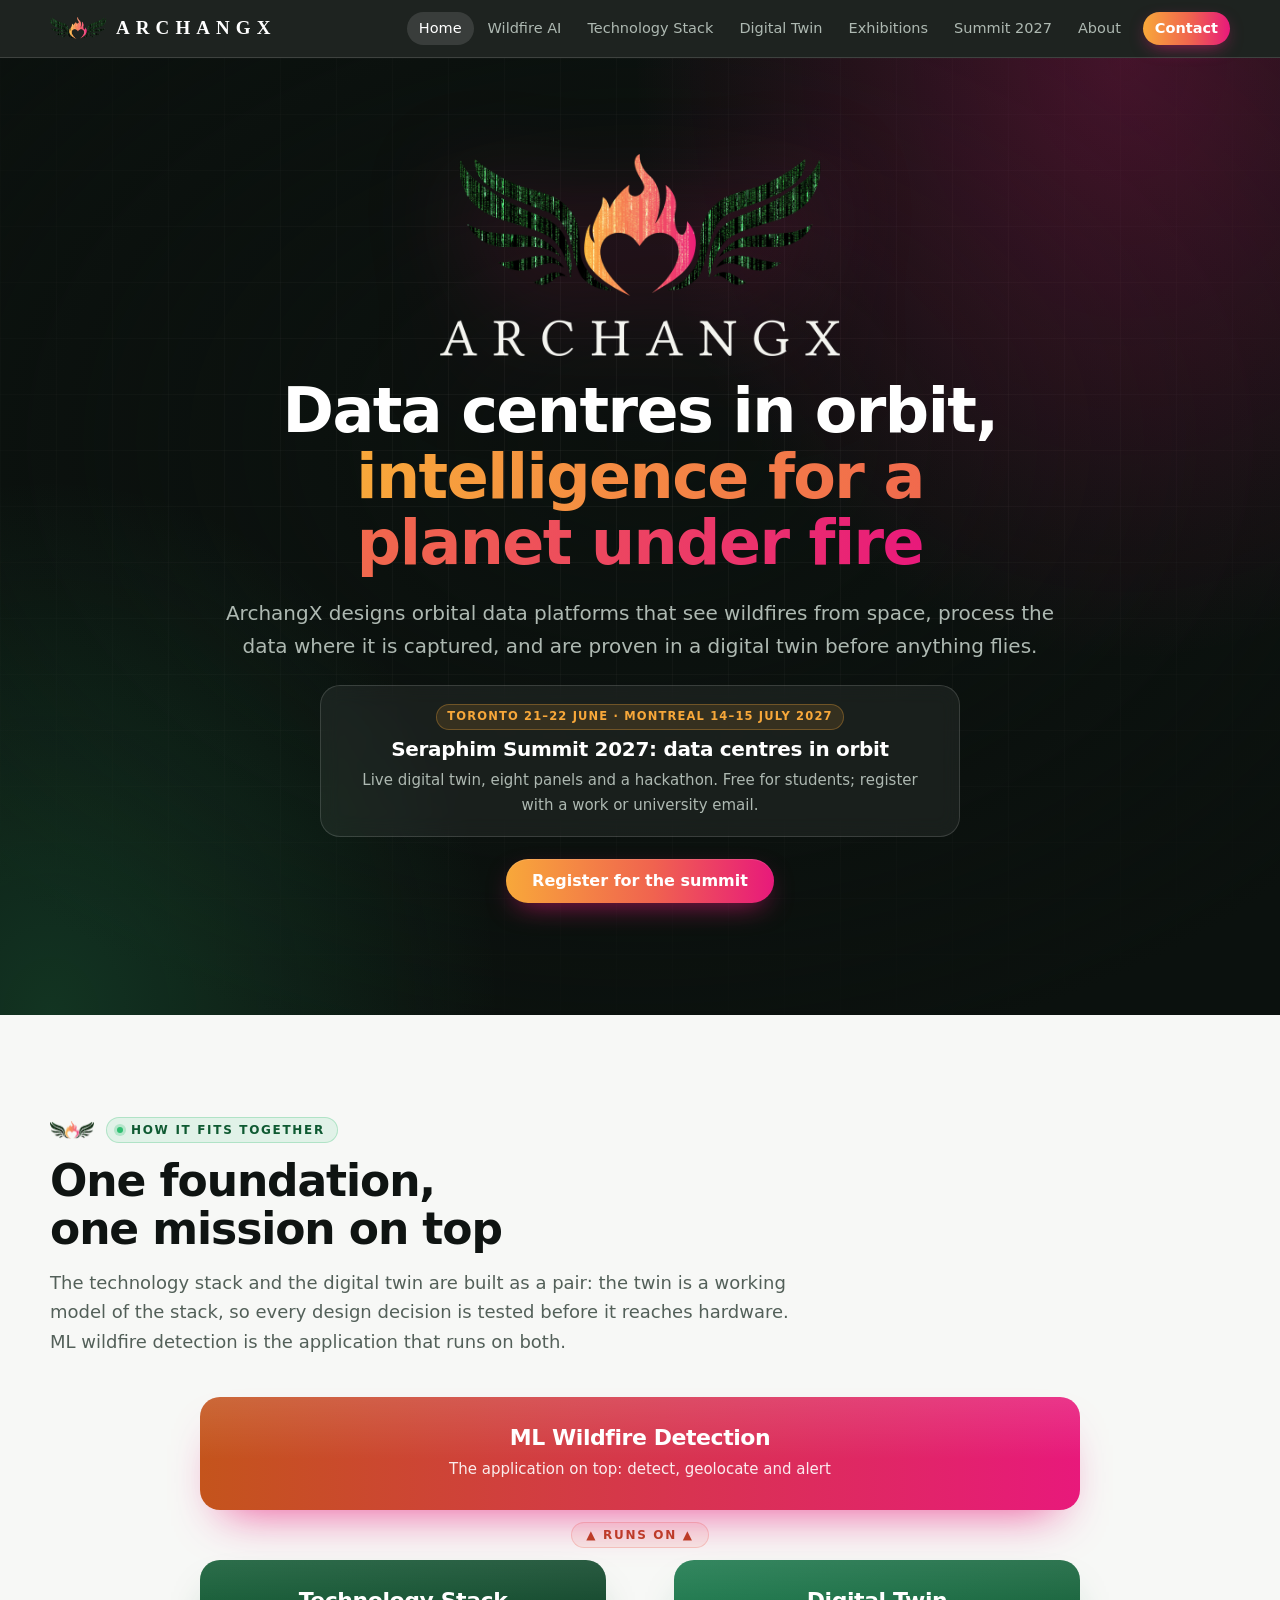
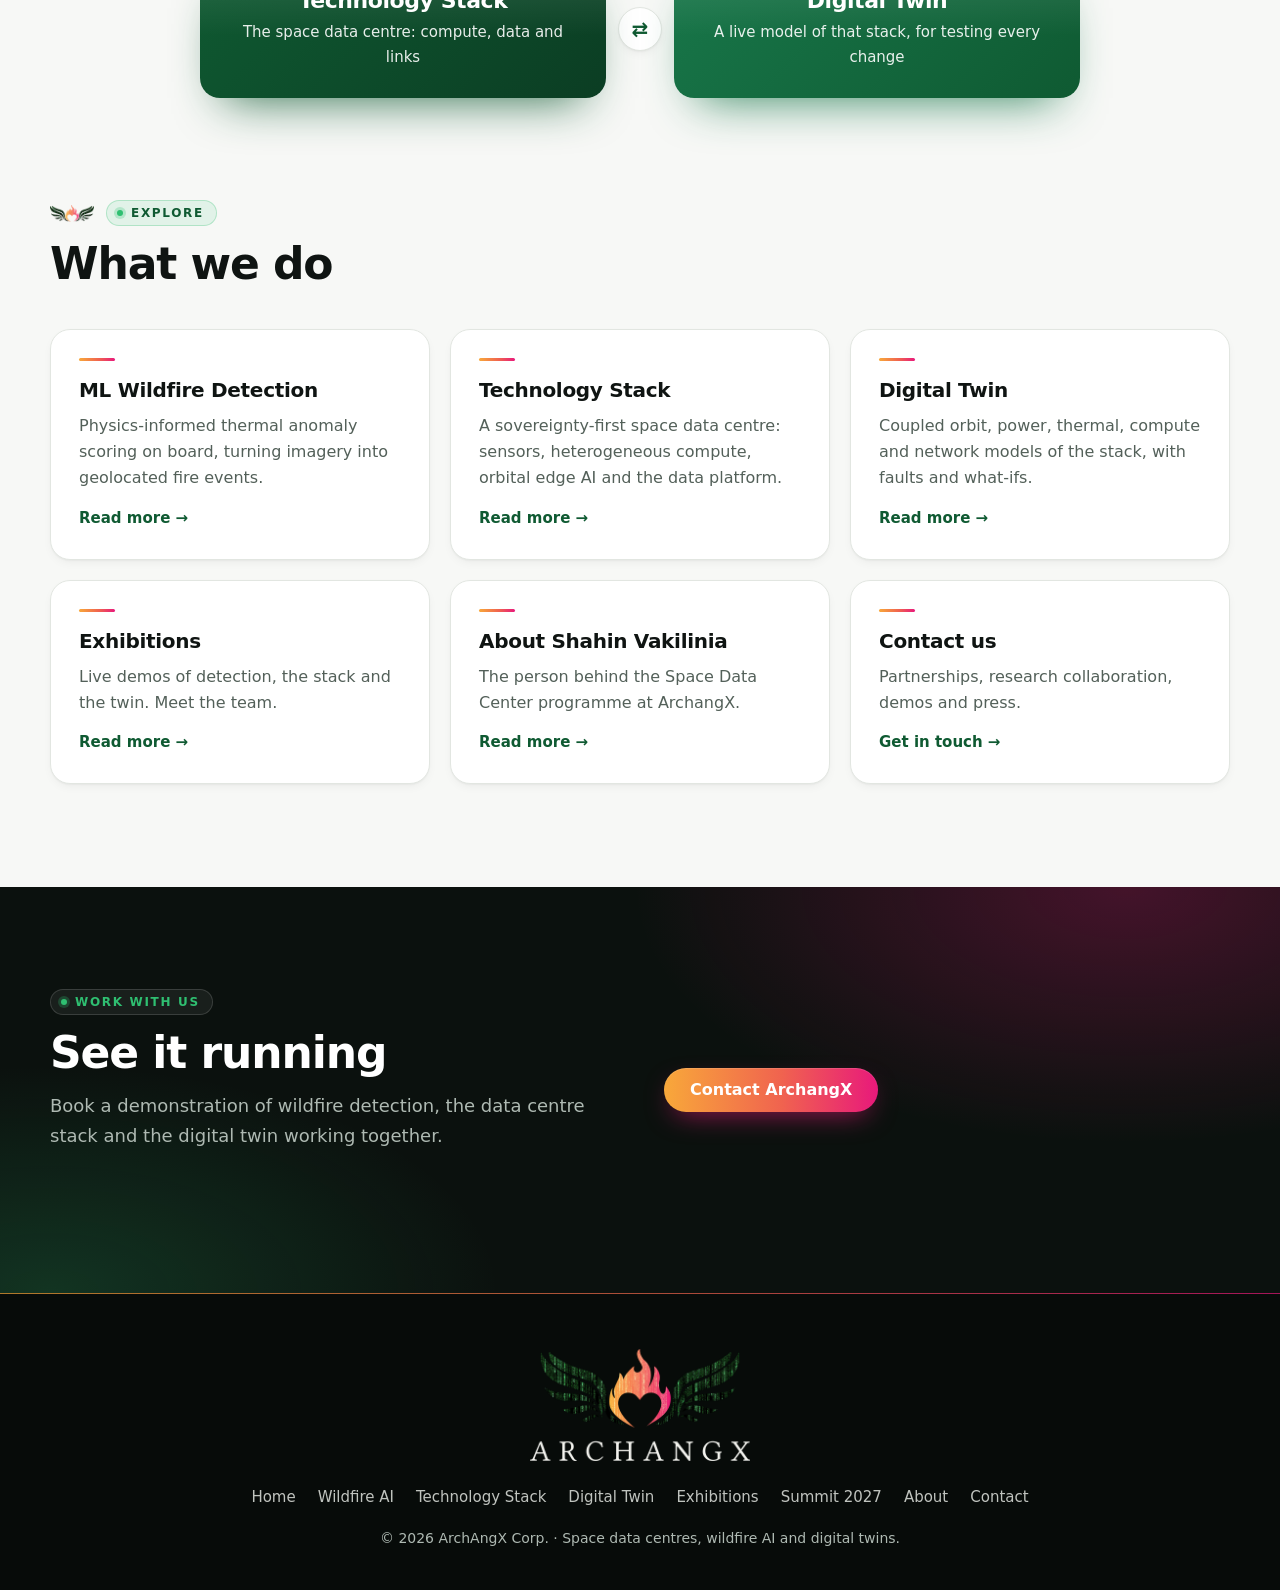
==== commit 3c7ecac2: "Nav: rename "About Shahin" to "About"; About: add quantum computing platforms Co-Authored-By: Claude" ====
--- a/site/index.html
+++ b/site/index.html
@@ -17,7 +17,7 @@
 <header class="site">
   <div class="wrap bar">
     <a class="brand" href="index.html" aria-label="ArchangX home"><img src="assets/emblem-96.png" alt="" width="64" height="25">ARCHANGX</a>
-    <nav class="main" aria-label="Pages"><a href="index.html" aria-current="page">Home</a><a href="wildfire.html">Wildfire AI</a><a href="technology-stack.html">Technology Stack</a><a href="digital-twin.html">Digital Twin</a><a href="exhibitions.html">Exhibitions</a><a href="summit-2027.html">Summit 2027</a><a href="about.html">About Shahin</a><a href="contact.html">Contact</a></nav>
+    <nav class="main" aria-label="Pages"><a href="index.html" aria-current="page">Home</a><a href="wildfire.html">Wildfire AI</a><a href="technology-stack.html">Technology Stack</a><a href="digital-twin.html">Digital Twin</a><a href="exhibitions.html">Exhibitions</a><a href="summit-2027.html">Summit 2027</a><a href="about.html">About</a><a href="contact.html">Contact</a></nav>
   </div>
 </header>
 <main>
@@ -71,7 +71,7 @@
 <footer class="site">
   <div class="wrap">
     <img src="assets/logo-dark.png" alt="ArchangX" width="280" height="142">
-    <nav aria-label="Footer"><a href="index.html">Home</a><a href="wildfire.html">Wildfire AI</a><a href="technology-stack.html">Technology Stack</a><a href="digital-twin.html">Digital Twin</a><a href="exhibitions.html">Exhibitions</a><a href="summit-2027.html">Summit 2027</a><a href="about.html">About Shahin</a><a href="contact.html">Contact</a></nav>
+    <nav aria-label="Footer"><a href="index.html">Home</a><a href="wildfire.html">Wildfire AI</a><a href="technology-stack.html">Technology Stack</a><a href="digital-twin.html">Digital Twin</a><a href="exhibitions.html">Exhibitions</a><a href="summit-2027.html">Summit 2027</a><a href="about.html">About</a><a href="contact.html">Contact</a></nav>
     <p>© <span class="year">2026</span> ArchAngX Corp. · Space data centres, wildfire AI and digital twins.</p>
   </div>
 </footer>
--- a/site/assets/style.css
+++ b/site/assets/style.css
@@ -118,6 +118,8 @@
 .card::before { content: ""; height: 3px; width: 36px; border-radius: 3px; background: var(--flame); margin-bottom: 6px; }
 .card:has(> .tag)::before { display: none; }
 .card p { color: var(--muted); font-size: 16px; }
+.card h3 a { color: inherit; }
+.card h3 a:hover { color: var(--wing); }
 a.card { text-decoration: none; color: var(--ink); transition: transform .3s var(--ease), box-shadow .3s var(--ease); }
 a.card::after { content: ""; position: absolute; inset: -1px; border-radius: inherit; padding: 1px; pointer-events: none;
                 background: var(--flame); opacity: 0; transition: opacity .3s var(--ease);
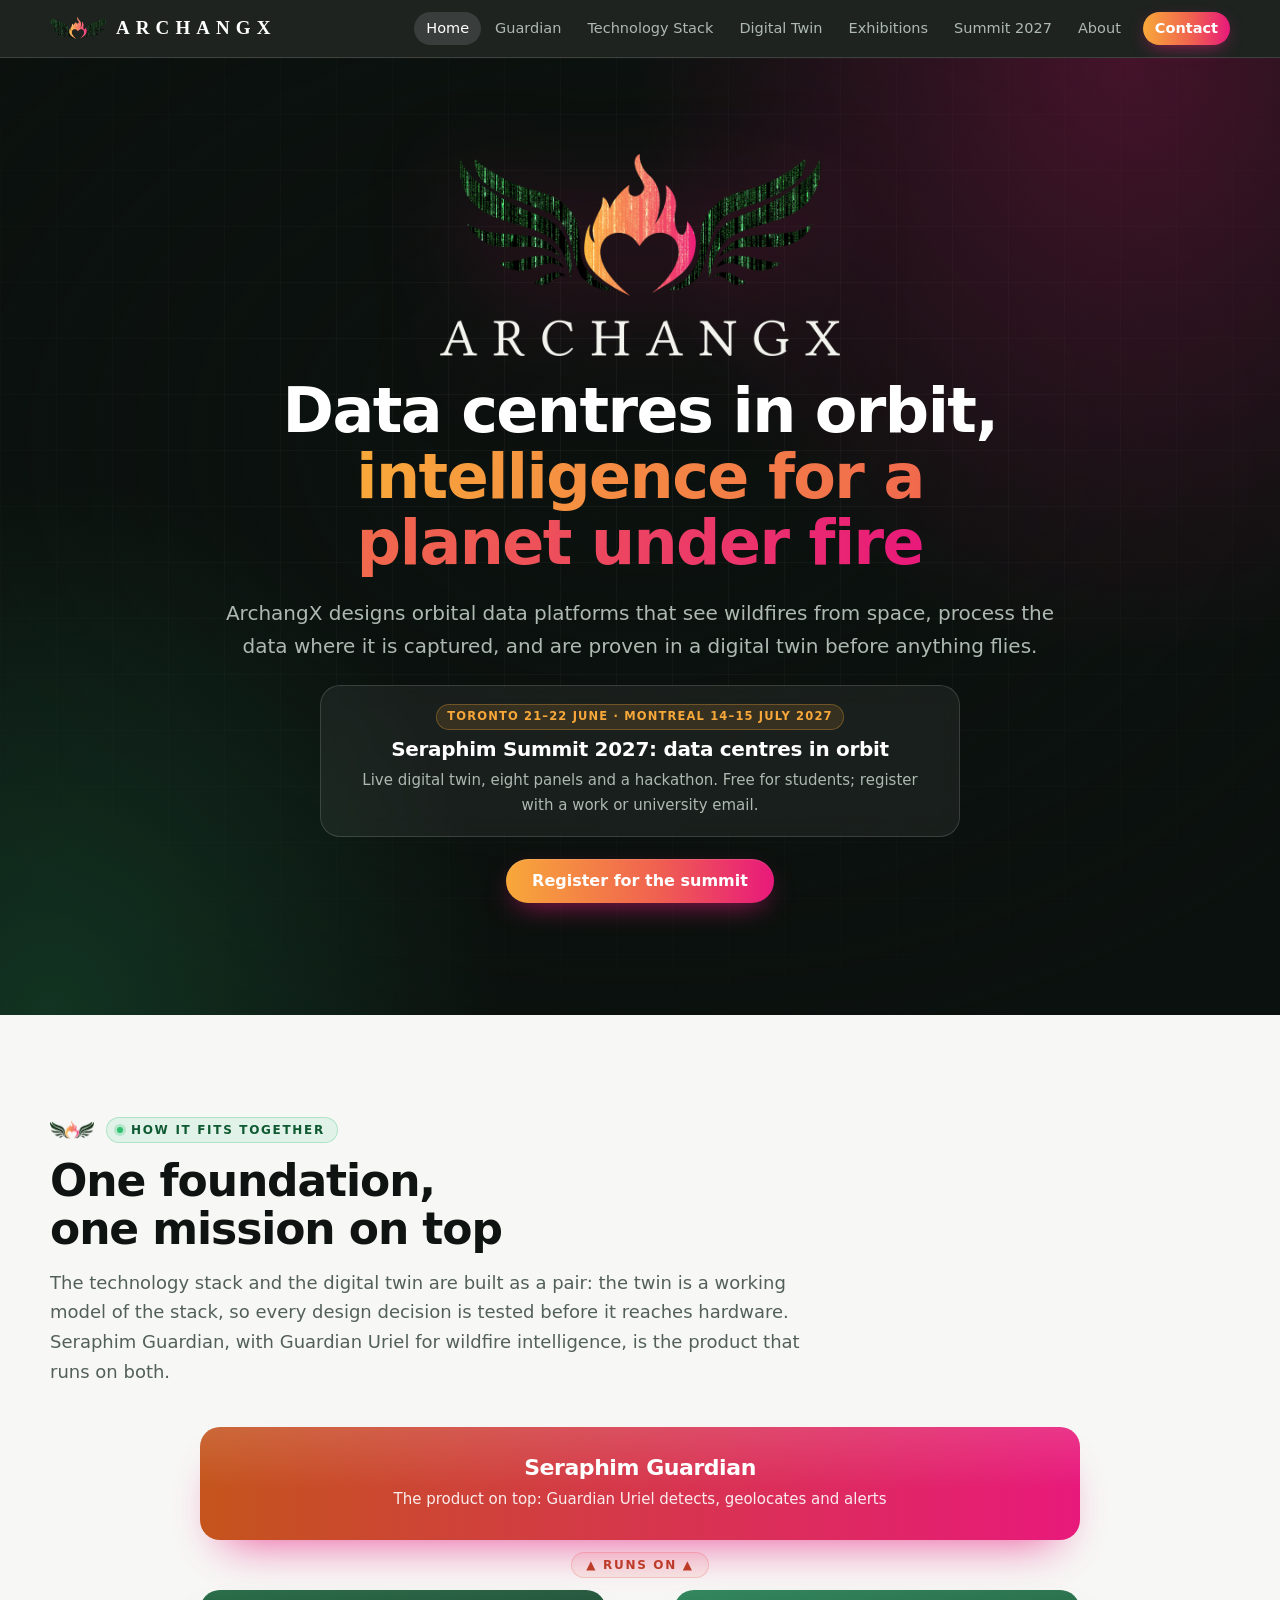
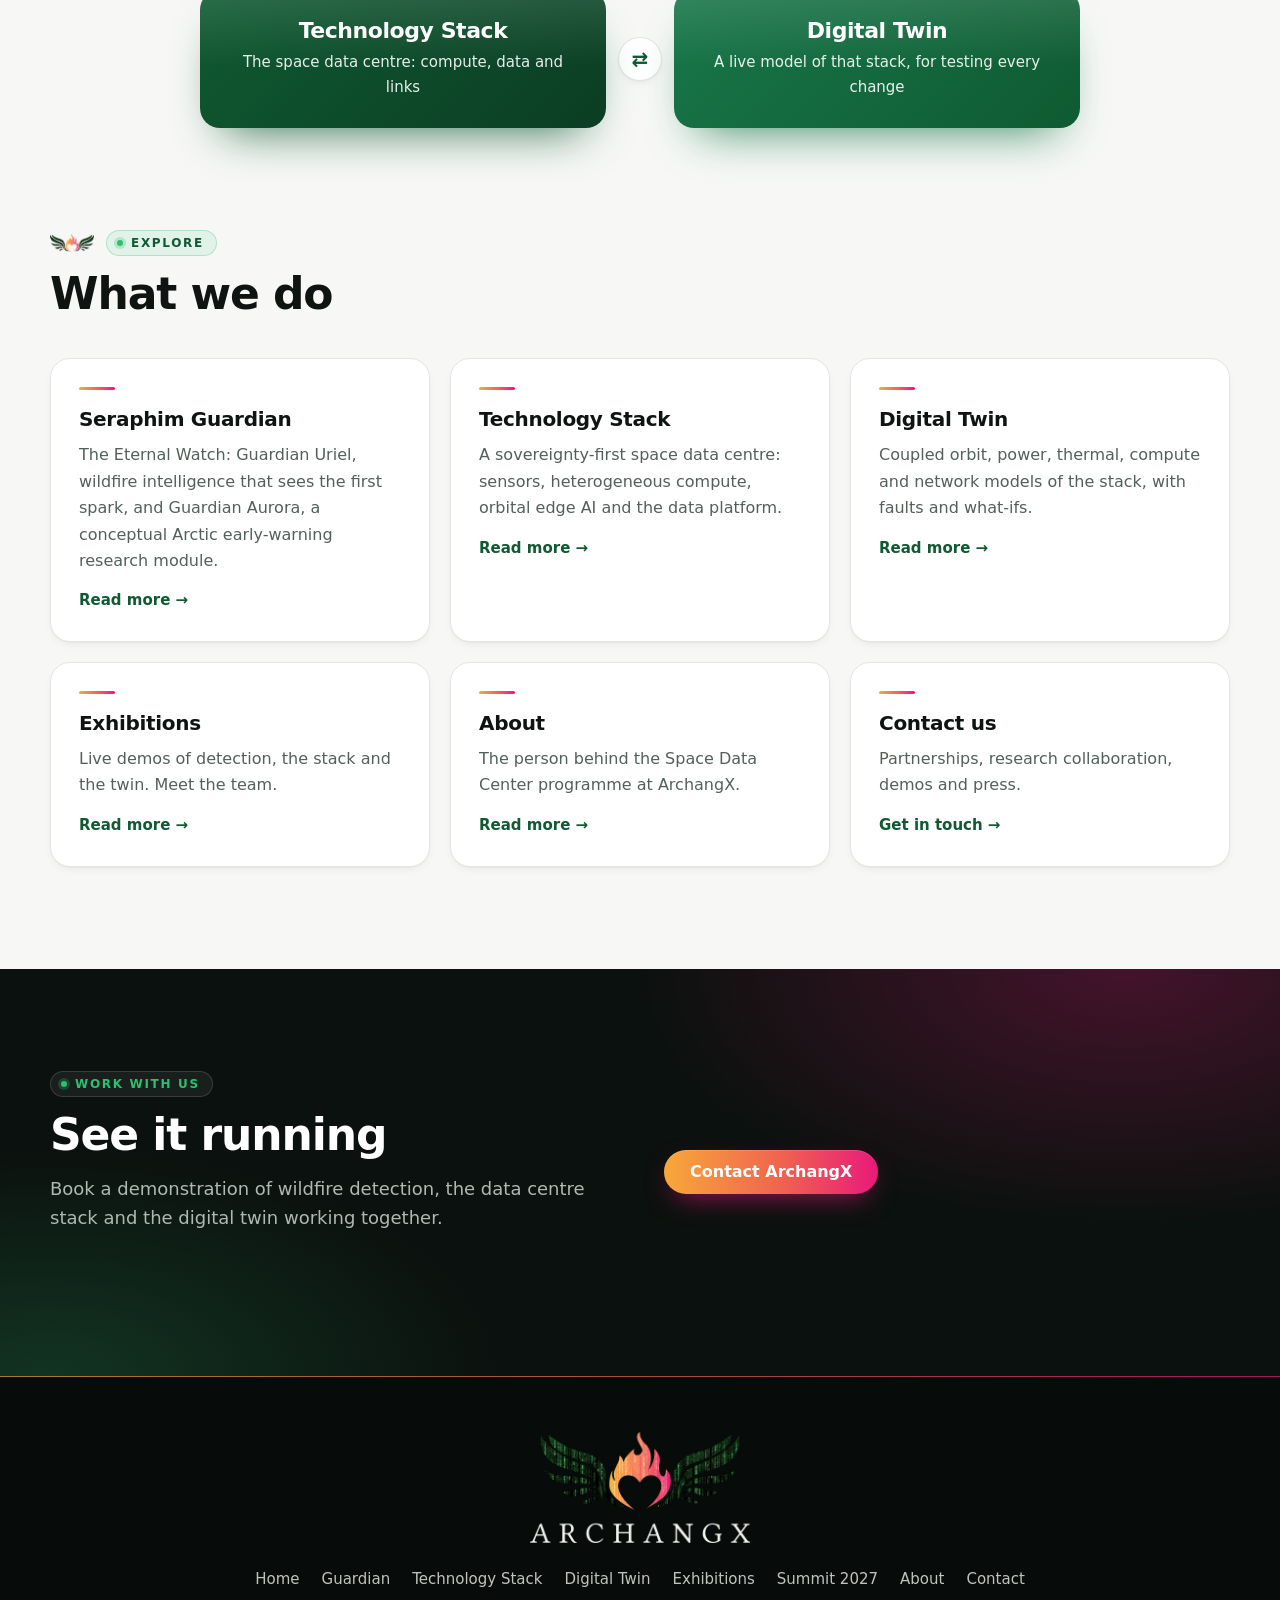
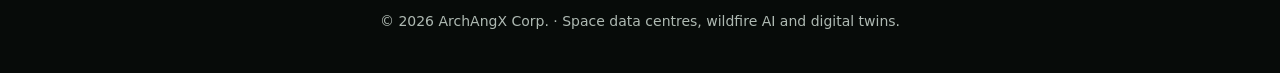
==== commit d3d351ca: "Seraphim Guardian: product family pages (Guardian Uriel, Guardian Aurora), nav rename, design doc - " ====
--- a/site/index.html
+++ b/site/index.html
@@ -17,7 +17,7 @@
 <header class="site">
   <div class="wrap bar">
     <a class="brand" href="index.html" aria-label="ArchangX home"><img src="assets/emblem-96.png" alt="" width="64" height="25">ARCHANGX</a>
-    <nav class="main" aria-label="Pages"><a href="index.html" aria-current="page">Home</a><a href="wildfire.html">Wildfire AI</a><a href="technology-stack.html">Technology Stack</a><a href="digital-twin.html">Digital Twin</a><a href="exhibitions.html">Exhibitions</a><a href="summit-2027.html">Summit 2027</a><a href="about.html">About</a><a href="contact.html">Contact</a></nav>
+    <nav class="main" aria-label="Pages"><a href="index.html" aria-current="page">Home</a><a href="guardian.html">Guardian</a><a href="technology-stack.html">Technology Stack</a><a href="digital-twin.html">Digital Twin</a><a href="exhibitions.html">Exhibitions</a><a href="summit-2027.html">Summit 2027</a><a href="about.html">About</a><a href="contact.html">Contact</a></nav>
   </div>
 </header>
 <main>
@@ -33,9 +33,9 @@
   <div class="wrap">
     <div class="head"><div class="num"><img src="assets/emblem-96.png" alt=""><span class="eyebrow">How it fits together</span></div>
       <h2>One foundation, one mission on top</h2>
-      <p>The technology stack and the digital twin are built as a pair: the twin is a working model of the stack, so every design decision is tested before it reaches hardware. ML wildfire detection is the application that runs on both.</p></div>
+      <p>The technology stack and the digital twin are built as a pair: the twin is a working model of the stack, so every design decision is tested before it reaches hardware. Seraphim Guardian, with Guardian Uriel for wildfire intelligence, is the product that runs on both.</p></div>
     <div class="fit" aria-label="How the work fits together">
-  <a class="top" href="wildfire.html"><b>ML Wildfire Detection</b><span>The application on top: detect, geolocate and alert</span></a>
+  <a class="top" href="guardian.html"><b>Seraphim Guardian</b><span>The product on top: Guardian Uriel detects, geolocates and alerts</span></a>
   <div class="arrow" aria-hidden="true">▲ runs on ▲</div>
   <div class="pair">
     <a class="base stackbox" href="technology-stack.html"><b>Technology Stack</b><span>The space data centre: compute, data and links</span></a>
@@ -50,11 +50,11 @@
   <div class="wrap">
     <div class="head"><div class="num"><img src="assets/emblem-96.png" alt=""><span class="eyebrow">Explore</span></div><h2>What we do</h2></div>
     <div class="cards" style="grid-template-columns:repeat(auto-fit,minmax(300px,1fr))">
-      <a class="card" href="wildfire.html"><h3>ML Wildfire Detection</h3><p>Physics-informed thermal anomaly scoring on board, turning imagery into geolocated fire events.</p><span class="more">Read more →</span></a>
+      <a class="card" href="guardian.html"><h3>Seraphim Guardian</h3><p>The Eternal Watch: Guardian Uriel, wildfire intelligence that sees the first spark, and Guardian Aurora, a conceptual Arctic early-warning research module.</p><span class="more">Read more →</span></a>
       <a class="card" href="technology-stack.html"><h3>Technology Stack</h3><p>A sovereignty-first space data centre: sensors, heterogeneous compute, orbital edge AI and the data platform.</p><span class="more">Read more →</span></a>
       <a class="card" href="digital-twin.html"><h3>Digital Twin</h3><p>Coupled orbit, power, thermal, compute and network models of the stack, with faults and what-ifs.</p><span class="more">Read more →</span></a>
       <a class="card" href="exhibitions.html"><h3>Exhibitions</h3><p>Live demos of detection, the stack and the twin. Meet the team.</p><span class="more">Read more →</span></a>
-      <a class="card" href="about.html"><h3>About Shahin Vakilinia</h3><p>The person behind the Space Data Center programme at ArchangX.</p><span class="more">Read more →</span></a>
+      <a class="card" href="about.html"><h3>About</h3><p>The person behind the Space Data Center programme at ArchangX.</p><span class="more">Read more →</span></a>
       <a class="card" href="contact.html"><h3>Contact us</h3><p>Partnerships, research collaboration, demos and press.</p><span class="more">Get in touch →</span></a>
     </div>
   </div>
@@ -71,7 +71,7 @@
 <footer class="site">
   <div class="wrap">
     <img src="assets/logo-dark.png" alt="ArchangX" width="280" height="142">
-    <nav aria-label="Footer"><a href="index.html">Home</a><a href="wildfire.html">Wildfire AI</a><a href="technology-stack.html">Technology Stack</a><a href="digital-twin.html">Digital Twin</a><a href="exhibitions.html">Exhibitions</a><a href="summit-2027.html">Summit 2027</a><a href="about.html">About</a><a href="contact.html">Contact</a></nav>
+    <nav aria-label="Footer"><a href="index.html">Home</a><a href="guardian.html">Guardian</a><a href="technology-stack.html">Technology Stack</a><a href="digital-twin.html">Digital Twin</a><a href="exhibitions.html">Exhibitions</a><a href="summit-2027.html">Summit 2027</a><a href="about.html">About</a><a href="contact.html">Contact</a></nav>
     <p>© <span class="year">2026</span> ArchAngX Corp. · Space data centres, wildfire AI and digital twins.</p>
   </div>
 </footer>
--- a/site/assets/style.css
+++ b/site/assets/style.css
@@ -356,3 +356,51 @@
   html { scroll-behavior: auto; }
   a.card, .btn, .announce, .fit a, .slide img { transition: none; }
 }
+
+/* Seraphim Guardian: product family. Uriel is amber and gold (fire, light); Aurora is polar blue and aurora green. */
+:root { --gold: #e3b341; --uriel: #f29a2e; --uriel-ink: #a65a0c; --polar: #4fb8e8; --polar-ink: #1a6f94; --aurora-green: #3fd9a4; }
+.product.uriel { border-top: 4px solid var(--uriel); }
+.product.aurora { border-top: 4px solid var(--polar); }
+.product::before { display: none; }
+.product .motto { font: italic 500 17px/1.5 var(--display); color: var(--ink); }
+.night .product .motto { color: var(--night-ink); }
+.product.uriel .tag { color: var(--uriel-ink); background: color-mix(in srgb, var(--uriel) 12%, transparent); border-color: color-mix(in srgb, var(--uriel) 32%, transparent); }
+.product.aurora .tag { color: var(--polar-ink); background: color-mix(in srgb, var(--polar) 12%, transparent); border-color: color-mix(in srgb, var(--polar) 34%, transparent); }
+.night .product.uriel .tag { color: var(--uriel); } .night .product.aurora .tag { color: var(--polar); }
+/* readiness labels: designed on paper, prototyped on synthetic data, or still a research target */
+.tag.designed { color: var(--wing); background: color-mix(in srgb, var(--wing-bright) 12%, transparent); border-color: color-mix(in srgb, var(--wing-bright) 32%, transparent); }
+.tag.proto { color: var(--uriel-ink); background: color-mix(in srgb, var(--uriel) 12%, transparent); border-color: color-mix(in srgb, var(--uriel) 32%, transparent); }
+.tag.research { color: var(--polar-ink); background: color-mix(in srgb, var(--polar) 12%, transparent); border-color: color-mix(in srgb, var(--polar) 34%, transparent); }
+.night .tag.designed { color: var(--wing-bright); } .night .tag.proto { color: var(--uriel); } .night .tag.research { color: var(--polar); }
+.legend { display: flex; flex-wrap: wrap; gap: 10px 18px; align-items: center; font-size: 15px; color: var(--muted); }
+/* hero with the orbit emblem on the right */
+.page-hero.split { grid-template-columns: minmax(0, 1fr) auto; column-gap: 40px; }
+.page-hero.split::after { display: none; }
+.page-hero.split > .orbit { grid-column: 2; grid-row: 1 / span 5; align-self: center; }
+@media (max-width: 760px) { .page-hero.split { grid-template-columns: 1fr; } .page-hero.split > .orbit { grid-column: 1; grid-row: auto; } }
+/* orbit emblem: Earth, two orbit rings and two satellites; a detection ping over the boreal belt */
+.orbit { width: min(320px, 76vw); aspect-ratio: 1; }
+.orbit svg { width: 100%; height: 100%; overflow: visible; }
+.orbit .glow { fill: var(--polar); opacity: .18; }
+.orbit .ring { fill: none; stroke: var(--glass-line); stroke-width: 1; }
+.orbit .ring.tilt { stroke: color-mix(in srgb, var(--aurora-green) 45%, transparent); }
+.orbit .sat { fill: var(--gold); } .orbit .sat.polar { fill: var(--polar); }
+.orbit .ping { fill: none; stroke: var(--uriel); stroke-width: 1.5; transform-origin: 118px 84px; }
+.orbit .spark { fill: var(--uriel); }
+@media (prefers-reduced-motion: no-preference) {
+  .orbit .o1 { animation: spin 20s linear infinite; transform-origin: 100px 100px; }
+  .orbit .o2 { animation: spin 32s linear infinite reverse; transform-origin: 100px 100px; }
+  .orbit .ping { animation: ping 3.2s ease-out infinite; }
+}
+@keyframes spin { to { transform: rotate(360deg); } }
+@keyframes ping { from { transform: scale(.3); opacity: .95; } to { transform: scale(2.4); opacity: 0; } }
+/* conceptual module notice */
+.notice { display: grid; gap: 8px; padding: 20px 24px; border-radius: var(--radius); border: 1px solid color-mix(in srgb, var(--polar) 40%, transparent);
+          background: color-mix(in srgb, var(--polar) 7%, var(--card)); }
+.notice b { font: 700 12px/1.4 var(--sans); letter-spacing: .12em; text-transform: uppercase; color: var(--polar-ink); }
+.night .notice { background: var(--glass); border-color: color-mix(in srgb, var(--polar) 45%, transparent); }
+.night .notice b { color: var(--polar); }
+.flow.stages { counter-reset: stage; }
+.flow.stages span::before { counter-increment: stage; content: counter(stage) " "; color: var(--flame-ink); font-weight: 800; }
+.night a.card .more { color: var(--wing-bright); }
+.night .card h3 { color: var(--on-dark); }
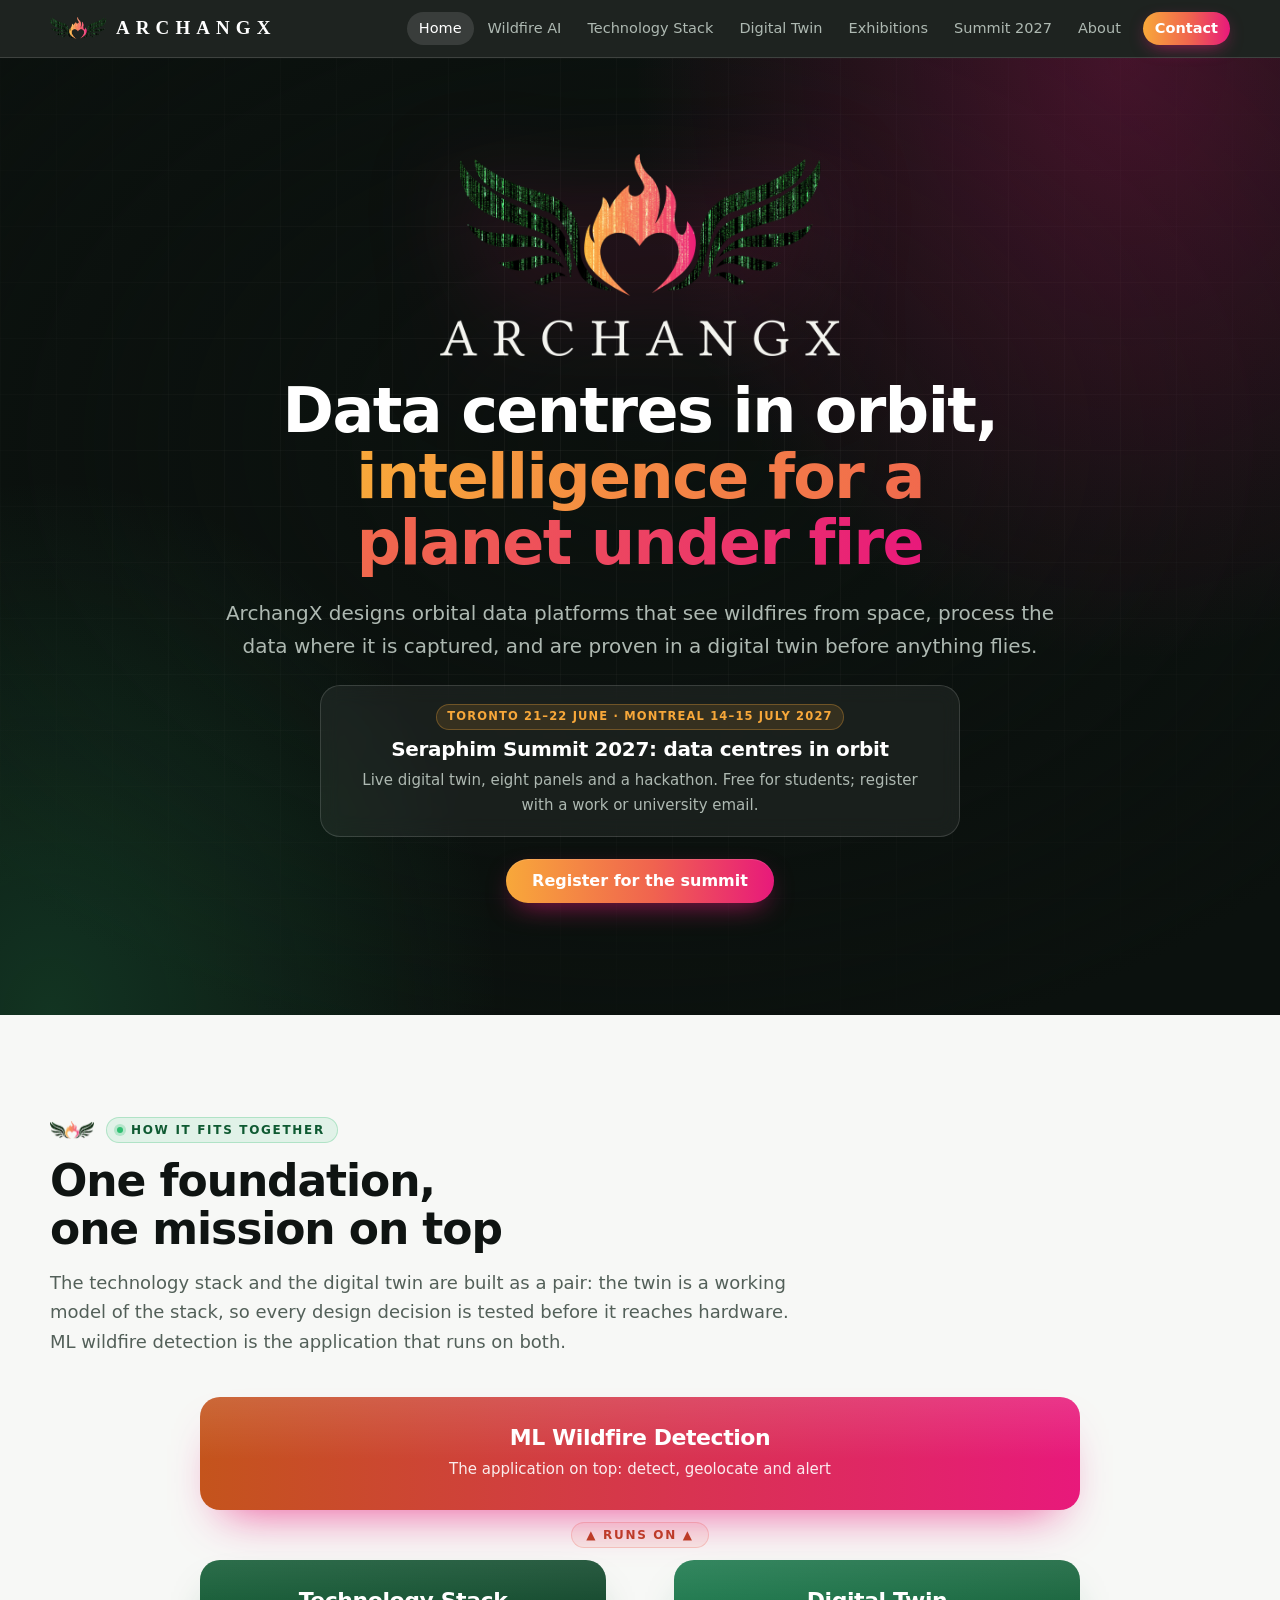
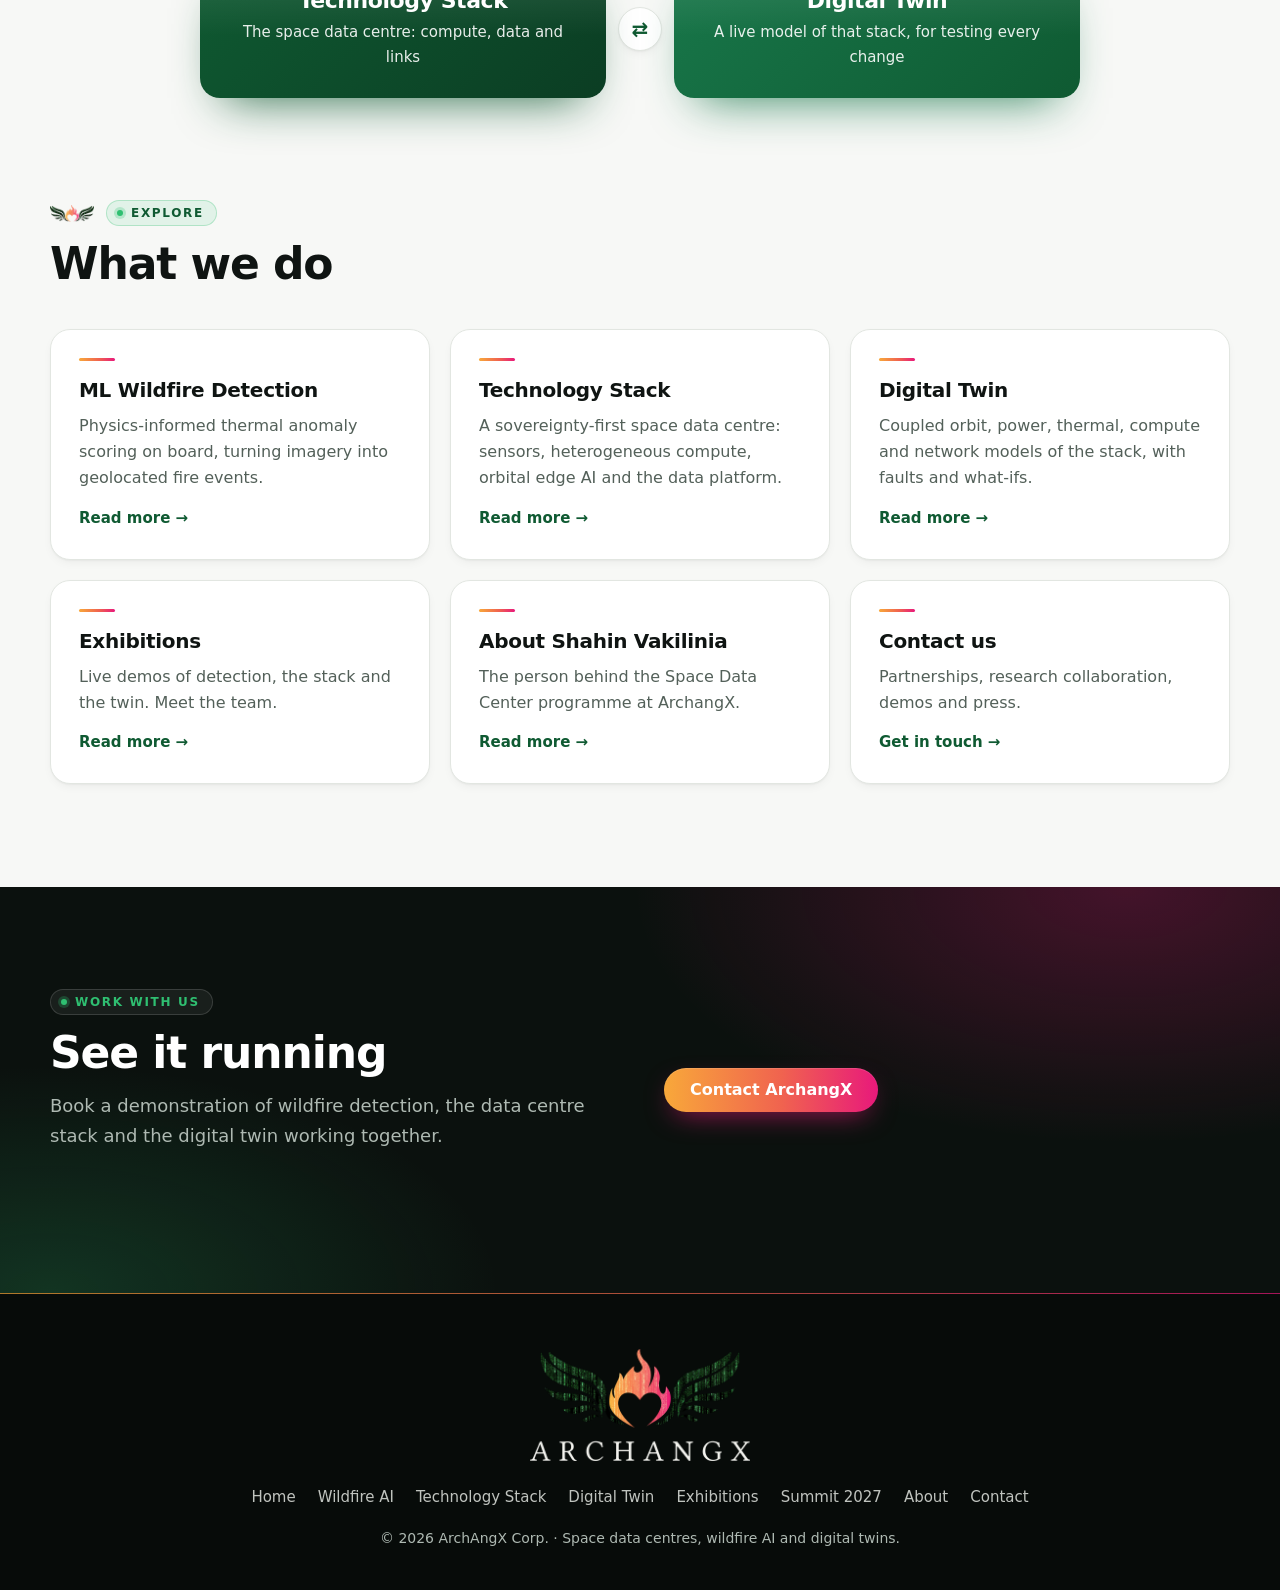
==== commit fc1a0be6: "Merge branch 'feature/about-nav-quantum': About nav label, quantum computing platforms in bio Co-Aut" ====
--- a/site/index.html
+++ b/site/index.html
@@ -17,7 +17,7 @@
 <header class="site">
   <div class="wrap bar">
     <a class="brand" href="index.html" aria-label="ArchangX home"><img src="assets/emblem-96.png" alt="" width="64" height="25">ARCHANGX</a>
-    <nav class="main" aria-label="Pages"><a href="index.html" aria-current="page">Home</a><a href="guardian.html">Guardian</a><a href="technology-stack.html">Technology Stack</a><a href="digital-twin.html">Digital Twin</a><a href="exhibitions.html">Exhibitions</a><a href="summit-2027.html">Summit 2027</a><a href="about.html">About</a><a href="contact.html">Contact</a></nav>
+    <nav class="main" aria-label="Pages"><a href="index.html" aria-current="page">Home</a><a href="wildfire.html">Wildfire AI</a><a href="technology-stack.html">Technology Stack</a><a href="digital-twin.html">Digital Twin</a><a href="exhibitions.html">Exhibitions</a><a href="summit-2027.html">Summit 2027</a><a href="about.html">About</a><a href="contact.html">Contact</a></nav>
   </div>
 </header>
 <main>
@@ -33,9 +33,9 @@
   <div class="wrap">
     <div class="head"><div class="num"><img src="assets/emblem-96.png" alt=""><span class="eyebrow">How it fits together</span></div>
       <h2>One foundation, one mission on top</h2>
-      <p>The technology stack and the digital twin are built as a pair: the twin is a working model of the stack, so every design decision is tested before it reaches hardware. Seraphim Guardian, with Guardian Uriel for wildfire intelligence, is the product that runs on both.</p></div>
+      <p>The technology stack and the digital twin are built as a pair: the twin is a working model of the stack, so every design decision is tested before it reaches hardware. ML wildfire detection is the application that runs on both.</p></div>
     <div class="fit" aria-label="How the work fits together">
-  <a class="top" href="guardian.html"><b>Seraphim Guardian</b><span>The product on top: Guardian Uriel detects, geolocates and alerts</span></a>
+  <a class="top" href="wildfire.html"><b>ML Wildfire Detection</b><span>The application on top: detect, geolocate and alert</span></a>
   <div class="arrow" aria-hidden="true">▲ runs on ▲</div>
   <div class="pair">
     <a class="base stackbox" href="technology-stack.html"><b>Technology Stack</b><span>The space data centre: compute, data and links</span></a>
@@ -50,11 +50,11 @@
   <div class="wrap">
     <div class="head"><div class="num"><img src="assets/emblem-96.png" alt=""><span class="eyebrow">Explore</span></div><h2>What we do</h2></div>
     <div class="cards" style="grid-template-columns:repeat(auto-fit,minmax(300px,1fr))">
-      <a class="card" href="guardian.html"><h3>Seraphim Guardian</h3><p>The Eternal Watch: Guardian Uriel, wildfire intelligence that sees the first spark, and Guardian Aurora, a conceptual Arctic early-warning research module.</p><span class="more">Read more →</span></a>
+      <a class="card" href="wildfire.html"><h3>ML Wildfire Detection</h3><p>Physics-informed thermal anomaly scoring on board, turning imagery into geolocated fire events.</p><span class="more">Read more →</span></a>
       <a class="card" href="technology-stack.html"><h3>Technology Stack</h3><p>A sovereignty-first space data centre: sensors, heterogeneous compute, orbital edge AI and the data platform.</p><span class="more">Read more →</span></a>
       <a class="card" href="digital-twin.html"><h3>Digital Twin</h3><p>Coupled orbit, power, thermal, compute and network models of the stack, with faults and what-ifs.</p><span class="more">Read more →</span></a>
       <a class="card" href="exhibitions.html"><h3>Exhibitions</h3><p>Live demos of detection, the stack and the twin. Meet the team.</p><span class="more">Read more →</span></a>
-      <a class="card" href="about.html"><h3>About</h3><p>The person behind the Space Data Center programme at ArchangX.</p><span class="more">Read more →</span></a>
+      <a class="card" href="about.html"><h3>About Shahin Vakilinia</h3><p>The person behind the Space Data Center programme at ArchangX.</p><span class="more">Read more →</span></a>
       <a class="card" href="contact.html"><h3>Contact us</h3><p>Partnerships, research collaboration, demos and press.</p><span class="more">Get in touch →</span></a>
     </div>
   </div>
@@ -71,7 +71,7 @@
 <footer class="site">
   <div class="wrap">
     <img src="assets/logo-dark.png" alt="ArchangX" width="280" height="142">
-    <nav aria-label="Footer"><a href="index.html">Home</a><a href="guardian.html">Guardian</a><a href="technology-stack.html">Technology Stack</a><a href="digital-twin.html">Digital Twin</a><a href="exhibitions.html">Exhibitions</a><a href="summit-2027.html">Summit 2027</a><a href="about.html">About</a><a href="contact.html">Contact</a></nav>
+    <nav aria-label="Footer"><a href="index.html">Home</a><a href="wildfire.html">Wildfire AI</a><a href="technology-stack.html">Technology Stack</a><a href="digital-twin.html">Digital Twin</a><a href="exhibitions.html">Exhibitions</a><a href="summit-2027.html">Summit 2027</a><a href="about.html">About</a><a href="contact.html">Contact</a></nav>
     <p>© <span class="year">2026</span> ArchAngX Corp. · Space data centres, wildfire AI and digital twins.</p>
   </div>
 </footer>
--- a/site/assets/style.css
+++ b/site/assets/style.css
@@ -357,50 +357,129 @@
   a.card, .btn, .announce, .fit a, .slide img { transition: none; }
 }
 
-/* Seraphim Guardian: product family. Uriel is amber and gold (fire, light); Aurora is polar blue and aurora green. */
-:root { --gold: #e3b341; --uriel: #f29a2e; --uriel-ink: #a65a0c; --polar: #4fb8e8; --polar-ink: #1a6f94; --aurora-green: #3fd9a4; }
-.product.uriel { border-top: 4px solid var(--uriel); }
-.product.aurora { border-top: 4px solid var(--polar); }
-.product::before { display: none; }
-.product .motto { font: italic 500 17px/1.5 var(--display); color: var(--ink); }
-.night .product .motto { color: var(--night-ink); }
-.product.uriel .tag { color: var(--uriel-ink); background: color-mix(in srgb, var(--uriel) 12%, transparent); border-color: color-mix(in srgb, var(--uriel) 32%, transparent); }
-.product.aurora .tag { color: var(--polar-ink); background: color-mix(in srgb, var(--polar) 12%, transparent); border-color: color-mix(in srgb, var(--polar) 34%, transparent); }
-.night .product.uriel .tag { color: var(--uriel); } .night .product.aurora .tag { color: var(--polar); }
-/* readiness labels: designed on paper, prototyped on synthetic data, or still a research target */
-.tag.designed { color: var(--wing); background: color-mix(in srgb, var(--wing-bright) 12%, transparent); border-color: color-mix(in srgb, var(--wing-bright) 32%, transparent); }
-.tag.proto { color: var(--uriel-ink); background: color-mix(in srgb, var(--uriel) 12%, transparent); border-color: color-mix(in srgb, var(--uriel) 32%, transparent); }
-.tag.research { color: var(--polar-ink); background: color-mix(in srgb, var(--polar) 12%, transparent); border-color: color-mix(in srgb, var(--polar) 34%, transparent); }
-.night .tag.designed { color: var(--wing-bright); } .night .tag.proto { color: var(--uriel); } .night .tag.research { color: var(--polar); }
-.legend { display: flex; flex-wrap: wrap; gap: 10px 18px; align-items: center; font-size: 15px; color: var(--muted); }
-/* hero with the orbit emblem on the right */
-.page-hero.split { grid-template-columns: minmax(0, 1fr) auto; column-gap: 40px; }
-.page-hero.split::after { display: none; }
-.page-hero.split > .orbit { grid-column: 2; grid-row: 1 / span 5; align-self: center; }
-@media (max-width: 760px) { .page-hero.split { grid-template-columns: 1fr; } .page-hero.split > .orbit { grid-column: 1; grid-row: auto; } }
-/* orbit emblem: Earth, two orbit rings and two satellites; a detection ping over the boreal belt */
-.orbit { width: min(320px, 76vw); aspect-ratio: 1; }
-.orbit svg { width: 100%; height: 100%; overflow: visible; }
-.orbit .glow { fill: var(--polar); opacity: .18; }
-.orbit .ring { fill: none; stroke: var(--glass-line); stroke-width: 1; }
-.orbit .ring.tilt { stroke: color-mix(in srgb, var(--aurora-green) 45%, transparent); }
-.orbit .sat { fill: var(--gold); } .orbit .sat.polar { fill: var(--polar); }
-.orbit .ping { fill: none; stroke: var(--uriel); stroke-width: 1.5; transform-origin: 118px 84px; }
-.orbit .spark { fill: var(--uriel); }
-@media (prefers-reduced-motion: no-preference) {
-  .orbit .o1 { animation: spin 20s linear infinite; transform-origin: 100px 100px; }
-  .orbit .o2 { animation: spin 32s linear infinite reverse; transform-origin: 100px 100px; }
-  .orbit .ping { animation: ping 3.2s ease-out infinite; }
-}
-@keyframes spin { to { transform: rotate(360deg); } }
-@keyframes ping { from { transform: scale(.3); opacity: .95; } to { transform: scale(2.4); opacity: 0; } }
-/* conceptual module notice */
-.notice { display: grid; gap: 8px; padding: 20px 24px; border-radius: var(--radius); border: 1px solid color-mix(in srgb, var(--polar) 40%, transparent);
-          background: color-mix(in srgb, var(--polar) 7%, var(--card)); }
-.notice b { font: 700 12px/1.4 var(--sans); letter-spacing: .12em; text-transform: uppercase; color: var(--polar-ink); }
-.night .notice { background: var(--glass); border-color: color-mix(in srgb, var(--polar) 45%, transparent); }
-.night .notice b { color: var(--polar); }
-.flow.stages { counter-reset: stage; }
-.flow.stages span::before { counter-increment: stage; content: counter(stage) " "; color: var(--flame-ink); font-weight: 800; }
-.night a.card .more { color: var(--wing-bright); }
-.night .card h3 { color: var(--on-dark); }
+/* Technology Stack page: 21 layers in six bands, seven cross-cutting planes. Band colours all pass WCAG AA with white text. */
+:root { --b1: #121a16; --b2: #a64a12; --b3: #0b3d23; --b4: #0f5a32; --b5: #1a5f8a; --b6: #7a1f5c; }
+main [id] { scroll-margin-top: 96px; }
+.stats { display: grid; grid-template-columns: repeat(4, 1fr); gap: 14px; margin: 8px 0 0; padding: 0; }
+.stats > div { padding: 18px 20px; border-radius: var(--radius-sm); background: var(--glass); border: 1px solid var(--glass-line); }
+.stats dt { font: 700 clamp(26px, 3vw, 36px)/1.1 var(--display); letter-spacing: -.02em; color: var(--on-dark); font-variant-numeric: tabular-nums; }
+.stats dd { margin: 6px 0 0; font-size: 14.5px; line-height: 1.45; color: var(--night-muted); }
+.page-hero .stats-note { font-size: 14px; opacity: .85; }
+@media (max-width: 760px) { .stats { grid-template-columns: 1fr 1fr; } }
+@media (max-width: 420px) { .stats { grid-template-columns: 1fr; } }
+/* sticky in-page contents on wide screens */
+.withtoc { display: grid; gap: 0 40px; }
+.toc { display: none; }
+@media (min-width: 1101px) {
+  .withtoc { grid-template-columns: 190px minmax(0, 1fr); }
+  .toc { display: grid; gap: 2px; align-content: start; align-self: start; position: sticky; top: 104px; padding-top: clamp(64px, 8vw, 104px); }
+  .toc b { font: 700 12px/1.4 var(--sans); letter-spacing: .12em; text-transform: uppercase; color: var(--flame-ink); margin-bottom: 8px; }
+  .toc a { font-size: 14.5px; color: var(--muted); text-decoration: none; padding: 6px 10px; border-left: 2px solid var(--line); }
+  .toc a:hover { color: var(--ink); }
+  .toc a[aria-current="true"] { color: var(--wing); font-weight: 600; border-left-color: var(--wing-bright); }
+}
+/* the stack diagram: six band buttons on the left, the planes bar on the right */
+.stackviz { display: grid; grid-template-columns: minmax(0, 1fr) 150px; gap: 16px; align-items: stretch; }
+.bands { display: grid; gap: 8px; }
+.band { border-radius: 14px; color: var(--on-dark); overflow: hidden; box-shadow: var(--shadow-sm); }
+.band.b1 { background: var(--b1); } .band.b2 { background: var(--b2); } .band.b3 { background: var(--b3); }
+.band.b4 { background: var(--b4); } .band.b5 { background: var(--b5); } .band.b6 { background: var(--b6); }
+.band button { display: grid; grid-template-columns: 1fr auto auto; gap: 14px; align-items: center; width: 100%; padding: 18px 22px; border: 0;
+               background: transparent; color: inherit; text-align: left; cursor: pointer; font: inherit; }
+.band button:hover { background: rgba(255, 255, 255, .08); }
+.band button:focus-visible { outline: 3px solid var(--flame-1); outline-offset: -4px; }
+.band .band-name { font: 700 18px/1.3 var(--display); letter-spacing: -.01em; }
+.band .band-range { font: 700 12px/1 var(--sans); letter-spacing: .1em; padding: 6px 10px; border-radius: 99px; background: rgba(255, 255, 255, .14); }
+.band .caret { width: 10px; height: 10px; border: solid currentColor; border-width: 0 2px 2px 0; rotate: 45deg; translate: 0 -2px; transition: rotate .25s var(--ease), translate .25s var(--ease); }
+.band button[aria-expanded="true"] .caret { rotate: 225deg; translate: 0 3px; }
+.band .chips { display: flex; flex-wrap: wrap; gap: 8px; padding: 0 16px 16px; }
+.band .chips a { display: inline-flex; gap: 6px; align-items: baseline; padding: 7px 12px; border-radius: 99px; font: 500 14px/1.3 var(--sans);
+                 color: var(--ink); background: var(--card); text-decoration: none; }
+.band .chips a:hover { background: var(--paper); }
+.band .chips a b { font-size: 12px; letter-spacing: .06em; color: var(--flame-ink); }
+.planebar { display: grid; grid-auto-rows: 1fr; gap: 4px; padding: 6px; border-radius: 14px; background: var(--night); color: var(--night-ink); box-shadow: var(--shadow-sm); }
+.planebar a { display: grid; align-content: center; gap: 2px; padding: 8px 10px; border-radius: 10px; color: inherit; text-decoration: none; }
+.planebar a:hover { background: var(--glass-2); }
+.planebar a b { font: 700 12px/1.2 var(--sans); letter-spacing: .1em; color: var(--wing-bright); }
+.planebar a span { font-size: 12px; line-height: 1.3; color: var(--night-muted); }
+@media (max-width: 767px) {
+  .stackviz { grid-template-columns: 1fr; }
+  .planebar { grid-auto-rows: auto; grid-template-columns: repeat(auto-fit, minmax(140px, 1fr)); }
+  .band button { grid-template-columns: 1fr auto; } .band .caret { grid-column: 2; grid-row: 1; justify-self: end; } .band .band-range { grid-row: 2; }
+}
+/* band sections and layer cards */
+.bandsec .head { max-width: none; margin-bottom: 28px; }
+.bandsec .subtitle { margin-top: -6px; font-size: 18px; }
+.eyebrow.b1, .eyebrow.b2, .eyebrow.b3, .eyebrow.b4, .eyebrow.b5, .eyebrow.b6 { color: var(--on-dark); border-color: transparent; }
+.eyebrow.b1::before, .eyebrow.b2::before, .eyebrow.b3::before, .eyebrow.b4::before, .eyebrow.b5::before, .eyebrow.b6::before { background: var(--on-dark); box-shadow: none; }
+.eyebrow.b1 { background: var(--b1); } .eyebrow.b2 { background: var(--b2); } .eyebrow.b3 { background: var(--b3); }
+.eyebrow.b4 { background: var(--b4); } .eyebrow.b5 { background: var(--b5); } .eyebrow.b6 { background: var(--b6); }
+.layers { display: grid; grid-template-columns: repeat(2, minmax(0, 1fr)); gap: 20px; }
+@media (max-width: 767px) { .layers { grid-template-columns: 1fr; } }
+.layercard::before, .planecard::before { display: none; }
+.code { display: inline-flex; width: fit-content; padding: 4px 9px; border-radius: 6px; font: 700 12px/1.2 var(--sans); letter-spacing: .1em;
+        color: var(--flame-ink); background: color-mix(in srgb, var(--flame-2) 10%, transparent); border: 1px solid color-mix(in srgb, var(--flame-2) 22%, transparent); }
+.code.x { color: var(--wing); background: color-mix(in srgb, var(--wing-bright) 12%, transparent); border-color: color-mix(in srgb, var(--wing-bright) 32%, transparent); }
+.cards.planes { grid-template-columns: repeat(3, minmax(0, 1fr)); }
+@media (max-width: 1000px) { .cards.planes { grid-template-columns: repeat(2, minmax(0, 1fr)); } }
+@media (max-width: 640px) { .cards.planes { grid-template-columns: 1fr; } }
+/* one fire through the stack: numbered steps with CSS arrows, vertical on small screens */
+ol.steps { counter-reset: step; list-style: none; margin: 0; padding: 0; display: grid; grid-template-columns: repeat(7, minmax(0, 1fr)); gap: 24px 12px; }
+ol.steps li { position: relative; display: grid; gap: 10px; justify-items: center; text-align: center; }
+ol.steps li::before { counter-increment: step; content: counter(step); display: grid; place-items: center; width: 44px; height: 44px; border-radius: 50%;
+                      background: var(--flame); color: var(--on-dark); font: 700 17px/1 var(--display); box-shadow: 0 8px 20px -8px color-mix(in srgb, var(--flame-3) 70%, transparent); }
+ol.steps li:not(:last-child)::after { content: ""; position: absolute; top: 21px; left: calc(50% + 30px); right: calc(-50% + 30px); height: 2px;
+                                        background: linear-gradient(90deg, var(--flame-2), var(--line)); }
+ol.steps h3 { font-size: 18px; }
+ol.steps p { margin: 0; font-size: 14.5px; color: var(--muted); }
+ol.steps .refs { display: flex; flex-wrap: wrap; gap: 6px; justify-content: center; }
+ol.steps .refs a { padding: 3px 8px; border-radius: 6px; font: 700 11.5px/1.2 var(--sans); letter-spacing: .08em; color: var(--flame-ink);
+                   background: color-mix(in srgb, var(--flame-2) 10%, transparent); border: 1px solid color-mix(in srgb, var(--flame-2) 22%, transparent); text-decoration: none; }
+@media (max-width: 1000px) { ol.steps { grid-template-columns: repeat(4, minmax(0, 1fr)); } ol.steps li:nth-child(4)::after { display: none; } }
+@media (max-width: 640px) {
+  ol.steps { grid-template-columns: 1fr; gap: 18px; }
+  ol.steps li { grid-template-columns: 44px 1fr; justify-items: start; text-align: left; align-items: start; column-gap: 16px; }
+  ol.steps li > div { display: grid; gap: 6px; }
+  ol.steps li::after { display: none; }
+  ol.steps .refs { justify-content: flex-start; }
+}
+@media (prefers-reduced-motion: no-preference) { .band .chips { animation: rise .3s var(--ease) both; } }
+@media (prefers-reduced-motion: reduce) { .band .caret { transition: none; } }
+.band .chips[hidden] { display: none; }
+/* Technology Stack, layer cards with five fields: one card per row; below 768 px a Details button hides the last four */
+.howread { margin-top: 28px; padding: 24px 28px; border-radius: var(--radius); background: var(--card); border: 1px solid var(--line); box-shadow: var(--shadow-sm); display: grid; gap: 12px; }
+.howread h3 { font-size: 18px; }
+.howread > p { margin: 0; color: var(--muted); font-size: 16px; }
+.howread dl { margin: 0; display: grid; gap: 8px 32px; grid-template-columns: repeat(auto-fit, minmax(min(100%, 380px), 1fr)); }
+.howread dl div { display: grid; grid-template-columns: auto 1fr; gap: 8px; font-size: 15px; align-items: baseline; }
+.howread dt { font-weight: 700; } .howread dd { margin: 0; color: var(--muted); }
+.expandall { display: none; gap: 10px; }
+.expandall .btn { padding: 10px 18px; font-size: 14px; }
+.layers { grid-template-columns: 1fr; }
+.layercard { display: grid; grid-template-columns: minmax(0, 1fr) minmax(0, 1.5fr); gap: 10px 40px; padding: 30px 32px; }
+.layercard > .layer-head, .layercard > .what, .layercard > .details-toggle { grid-column: 1; }
+.layercard > .details { grid-column: 2; grid-row: 1 / span 3; display: grid; gap: 8px; align-content: start; }
+.layer-head { display: grid; gap: 10px; justify-items: start; }
+.layercard p, .layercard li { max-width: 75ch; }
+.layercard .what { color: var(--ink); font-size: 16.5px; }
+.layercard h4 { margin: 6px 0 0; font: 700 12px/1.4 var(--sans); letter-spacing: .12em; text-transform: uppercase; color: var(--wing-mid); }
+.layercard .details > p { margin: 0; color: var(--muted); font-size: 15.5px; }
+.layercard ul { margin: 0; padding-left: 20px; display: grid; gap: 6px; color: var(--muted); font-size: 15.5px; }
+.layercard .numbers { margin-top: 4px; padding: 12px 16px; border-radius: var(--radius-sm); background: color-mix(in srgb, var(--flame-1) 10%, var(--card));
+                      border: 1px solid color-mix(in srgb, var(--flame-2) 22%, transparent); display: grid; gap: 4px; }
+.layercard .numbers h4 { margin: 0; color: var(--flame-ink); }
+.layercard .numbers p { color: var(--ink); font-size: 15px; }
+.layercard .numbers b { color: var(--flame-ink); }
+.layercard .watched { font-size: 14px; color: var(--muted); }
+.layercard .watched b { color: var(--ink); }
+.details-toggle { display: none; }
+@media (max-width: 899px) { .layercard { grid-template-columns: 1fr; } .layercard > .details { grid-column: 1; grid-row: auto; } }
+@media (max-width: 767px) {
+  .expandall { display: flex; }
+  .details-toggle { display: inline-flex; align-items: center; gap: 8px; width: fit-content; padding: 8px 14px; border-radius: 99px; border: 1.5px solid var(--wing);
+                    background: transparent; color: var(--wing); font: 700 14px/1 var(--sans); cursor: pointer; }
+  .details-toggle::after { content: ""; width: 7px; height: 7px; border: solid currentColor; border-width: 0 2px 2px 0; rotate: 45deg; translate: 0 -2px; }
+  .layercard.open .details-toggle::after { rotate: 225deg; translate: 0 2px; }
+  .layercard:not(.open) > .details { display: none; }
+  .layercard { padding: 24px 22px; }
+}
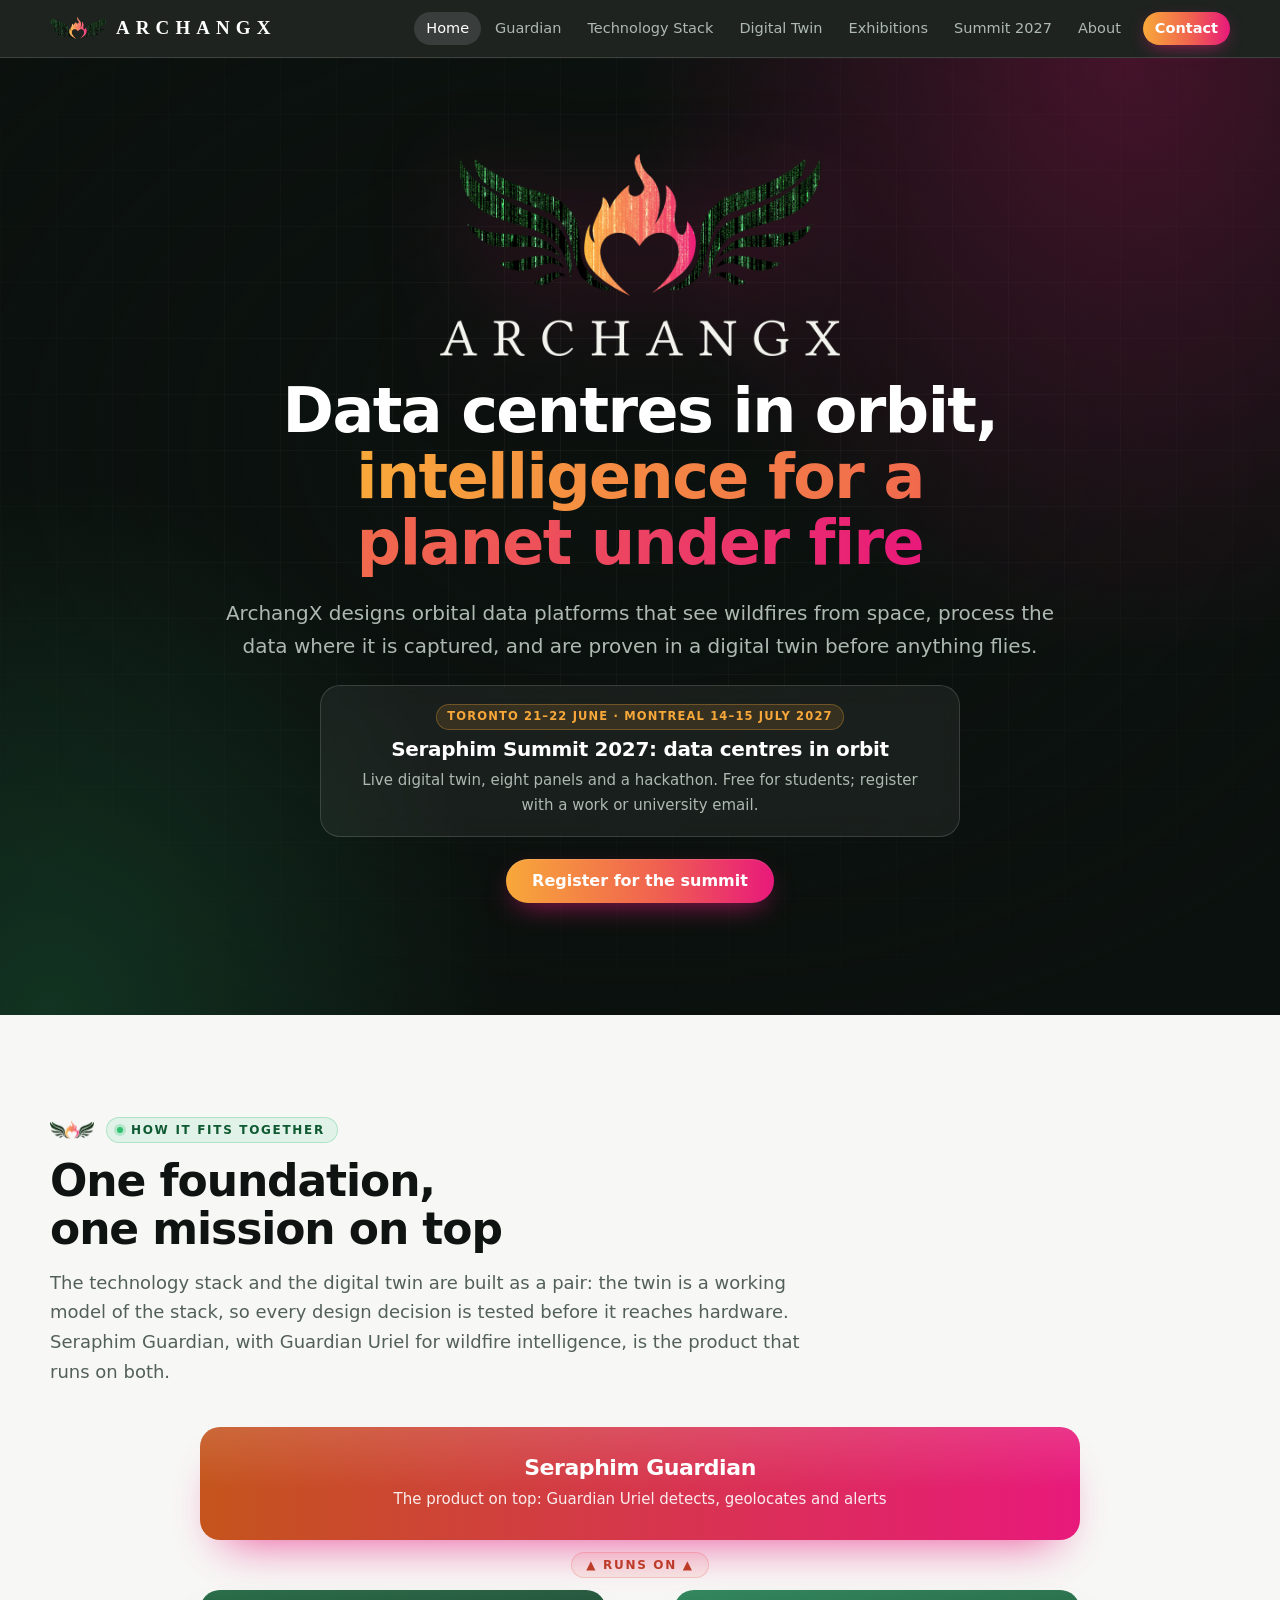
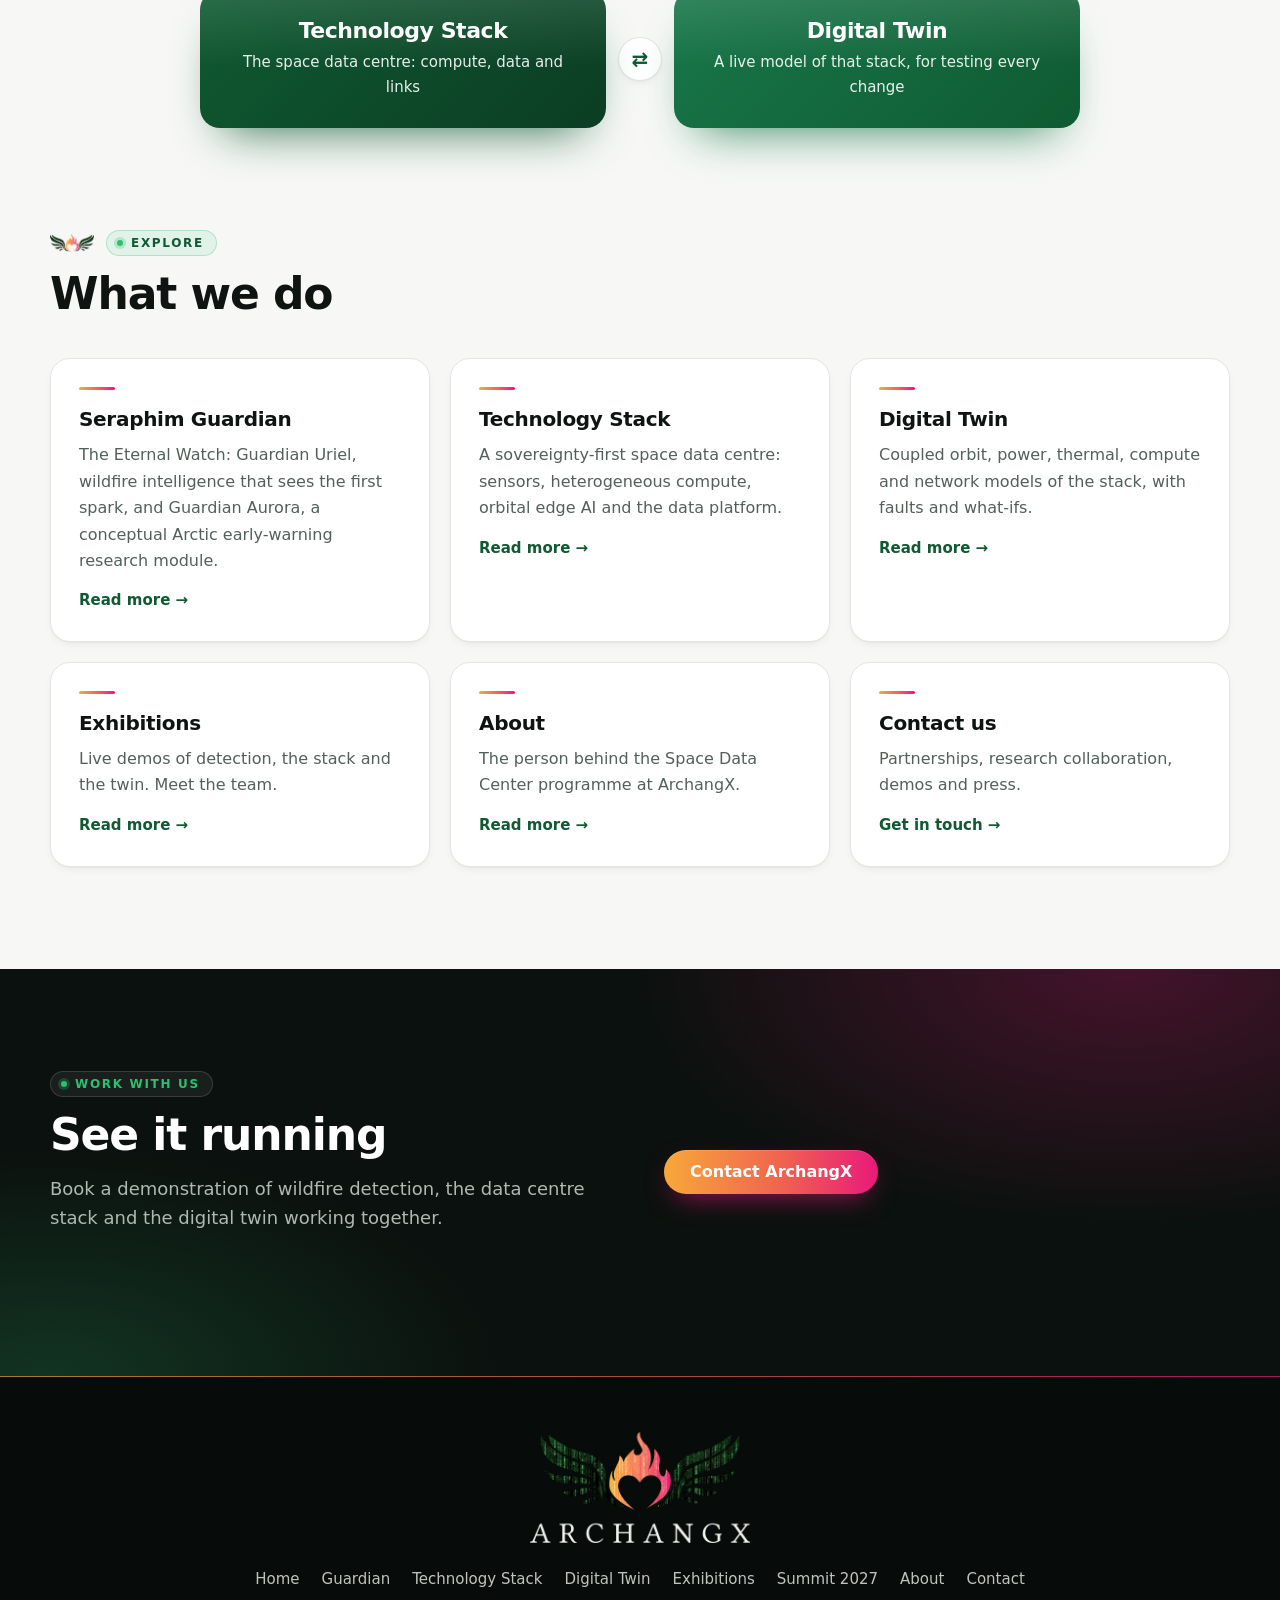
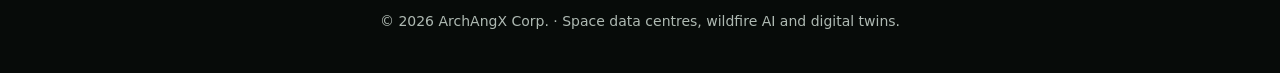
==== commit f9602979: "Merge branch 'feature/seraphim-guardian': Seraphim Guardian product family Co-Authored-By: Claude Fa" ====
--- a/site/index.html
+++ b/site/index.html
@@ -17,7 +17,7 @@
 <header class="site">
   <div class="wrap bar">
     <a class="brand" href="index.html" aria-label="ArchangX home"><img src="assets/emblem-96.png" alt="" width="64" height="25">ARCHANGX</a>
-    <nav class="main" aria-label="Pages"><a href="index.html" aria-current="page">Home</a><a href="wildfire.html">Wildfire AI</a><a href="technology-stack.html">Technology Stack</a><a href="digital-twin.html">Digital Twin</a><a href="exhibitions.html">Exhibitions</a><a href="summit-2027.html">Summit 2027</a><a href="about.html">About</a><a href="contact.html">Contact</a></nav>
+    <nav class="main" aria-label="Pages"><a href="index.html" aria-current="page">Home</a><a href="guardian.html">Guardian</a><a href="technology-stack.html">Technology Stack</a><a href="digital-twin.html">Digital Twin</a><a href="exhibitions.html">Exhibitions</a><a href="summit-2027.html">Summit 2027</a><a href="about.html">About</a><a href="contact.html">Contact</a></nav>
   </div>
 </header>
 <main>
@@ -33,9 +33,9 @@
   <div class="wrap">
     <div class="head"><div class="num"><img src="assets/emblem-96.png" alt=""><span class="eyebrow">How it fits together</span></div>
       <h2>One foundation, one mission on top</h2>
-      <p>The technology stack and the digital twin are built as a pair: the twin is a working model of the stack, so every design decision is tested before it reaches hardware. ML wildfire detection is the application that runs on both.</p></div>
+      <p>The technology stack and the digital twin are built as a pair: the twin is a working model of the stack, so every design decision is tested before it reaches hardware. Seraphim Guardian, with Guardian Uriel for wildfire intelligence, is the product that runs on both.</p></div>
     <div class="fit" aria-label="How the work fits together">
-  <a class="top" href="wildfire.html"><b>ML Wildfire Detection</b><span>The application on top: detect, geolocate and alert</span></a>
+  <a class="top" href="guardian.html"><b>Seraphim Guardian</b><span>The product on top: Guardian Uriel detects, geolocates and alerts</span></a>
   <div class="arrow" aria-hidden="true">▲ runs on ▲</div>
   <div class="pair">
     <a class="base stackbox" href="technology-stack.html"><b>Technology Stack</b><span>The space data centre: compute, data and links</span></a>
@@ -50,11 +50,11 @@
   <div class="wrap">
     <div class="head"><div class="num"><img src="assets/emblem-96.png" alt=""><span class="eyebrow">Explore</span></div><h2>What we do</h2></div>
     <div class="cards" style="grid-template-columns:repeat(auto-fit,minmax(300px,1fr))">
-      <a class="card" href="wildfire.html"><h3>ML Wildfire Detection</h3><p>Physics-informed thermal anomaly scoring on board, turning imagery into geolocated fire events.</p><span class="more">Read more →</span></a>
+      <a class="card" href="guardian.html"><h3>Seraphim Guardian</h3><p>The Eternal Watch: Guardian Uriel, wildfire intelligence that sees the first spark, and Guardian Aurora, a conceptual Arctic early-warning research module.</p><span class="more">Read more →</span></a>
       <a class="card" href="technology-stack.html"><h3>Technology Stack</h3><p>A sovereignty-first space data centre: sensors, heterogeneous compute, orbital edge AI and the data platform.</p><span class="more">Read more →</span></a>
       <a class="card" href="digital-twin.html"><h3>Digital Twin</h3><p>Coupled orbit, power, thermal, compute and network models of the stack, with faults and what-ifs.</p><span class="more">Read more →</span></a>
       <a class="card" href="exhibitions.html"><h3>Exhibitions</h3><p>Live demos of detection, the stack and the twin. Meet the team.</p><span class="more">Read more →</span></a>
-      <a class="card" href="about.html"><h3>About Shahin Vakilinia</h3><p>The person behind the Space Data Center programme at ArchangX.</p><span class="more">Read more →</span></a>
+      <a class="card" href="about.html"><h3>About</h3><p>The person behind the Space Data Center programme at ArchangX.</p><span class="more">Read more →</span></a>
       <a class="card" href="contact.html"><h3>Contact us</h3><p>Partnerships, research collaboration, demos and press.</p><span class="more">Get in touch →</span></a>
     </div>
   </div>
@@ -71,7 +71,7 @@
 <footer class="site">
   <div class="wrap">
     <img src="assets/logo-dark.png" alt="ArchangX" width="280" height="142">
-    <nav aria-label="Footer"><a href="index.html">Home</a><a href="wildfire.html">Wildfire AI</a><a href="technology-stack.html">Technology Stack</a><a href="digital-twin.html">Digital Twin</a><a href="exhibitions.html">Exhibitions</a><a href="summit-2027.html">Summit 2027</a><a href="about.html">About</a><a href="contact.html">Contact</a></nav>
+    <nav aria-label="Footer"><a href="index.html">Home</a><a href="guardian.html">Guardian</a><a href="technology-stack.html">Technology Stack</a><a href="digital-twin.html">Digital Twin</a><a href="exhibitions.html">Exhibitions</a><a href="summit-2027.html">Summit 2027</a><a href="about.html">About</a><a href="contact.html">Contact</a></nav>
     <p>© <span class="year">2026</span> ArchAngX Corp. · Space data centres, wildfire AI and digital twins.</p>
   </div>
 </footer>
--- a/site/assets/style.css
+++ b/site/assets/style.css
@@ -357,129 +357,50 @@
   a.card, .btn, .announce, .fit a, .slide img { transition: none; }
 }
 
-/* Technology Stack page: 21 layers in six bands, seven cross-cutting planes. Band colours all pass WCAG AA with white text. */
-:root { --b1: #121a16; --b2: #a64a12; --b3: #0b3d23; --b4: #0f5a32; --b5: #1a5f8a; --b6: #7a1f5c; }
-main [id] { scroll-margin-top: 96px; }
-.stats { display: grid; grid-template-columns: repeat(4, 1fr); gap: 14px; margin: 8px 0 0; padding: 0; }
-.stats > div { padding: 18px 20px; border-radius: var(--radius-sm); background: var(--glass); border: 1px solid var(--glass-line); }
-.stats dt { font: 700 clamp(26px, 3vw, 36px)/1.1 var(--display); letter-spacing: -.02em; color: var(--on-dark); font-variant-numeric: tabular-nums; }
-.stats dd { margin: 6px 0 0; font-size: 14.5px; line-height: 1.45; color: var(--night-muted); }
-.page-hero .stats-note { font-size: 14px; opacity: .85; }
-@media (max-width: 760px) { .stats { grid-template-columns: 1fr 1fr; } }
-@media (max-width: 420px) { .stats { grid-template-columns: 1fr; } }
-/* sticky in-page contents on wide screens */
-.withtoc { display: grid; gap: 0 40px; }
-.toc { display: none; }
-@media (min-width: 1101px) {
-  .withtoc { grid-template-columns: 190px minmax(0, 1fr); }
-  .toc { display: grid; gap: 2px; align-content: start; align-self: start; position: sticky; top: 104px; padding-top: clamp(64px, 8vw, 104px); }
-  .toc b { font: 700 12px/1.4 var(--sans); letter-spacing: .12em; text-transform: uppercase; color: var(--flame-ink); margin-bottom: 8px; }
-  .toc a { font-size: 14.5px; color: var(--muted); text-decoration: none; padding: 6px 10px; border-left: 2px solid var(--line); }
-  .toc a:hover { color: var(--ink); }
-  .toc a[aria-current="true"] { color: var(--wing); font-weight: 600; border-left-color: var(--wing-bright); }
+/* Seraphim Guardian: product family. Uriel is amber and gold (fire, light); Aurora is polar blue and aurora green. */
+:root { --gold: #e3b341; --uriel: #f29a2e; --uriel-ink: #a65a0c; --polar: #4fb8e8; --polar-ink: #1a6f94; --aurora-green: #3fd9a4; }
+.product.uriel { border-top: 4px solid var(--uriel); }
+.product.aurora { border-top: 4px solid var(--polar); }
+.product::before { display: none; }
+.product .motto { font: italic 500 17px/1.5 var(--display); color: var(--ink); }
+.night .product .motto { color: var(--night-ink); }
+.product.uriel .tag { color: var(--uriel-ink); background: color-mix(in srgb, var(--uriel) 12%, transparent); border-color: color-mix(in srgb, var(--uriel) 32%, transparent); }
+.product.aurora .tag { color: var(--polar-ink); background: color-mix(in srgb, var(--polar) 12%, transparent); border-color: color-mix(in srgb, var(--polar) 34%, transparent); }
+.night .product.uriel .tag { color: var(--uriel); } .night .product.aurora .tag { color: var(--polar); }
+/* readiness labels: designed on paper, prototyped on synthetic data, or still a research target */
+.tag.designed { color: var(--wing); background: color-mix(in srgb, var(--wing-bright) 12%, transparent); border-color: color-mix(in srgb, var(--wing-bright) 32%, transparent); }
+.tag.proto { color: var(--uriel-ink); background: color-mix(in srgb, var(--uriel) 12%, transparent); border-color: color-mix(in srgb, var(--uriel) 32%, transparent); }
+.tag.research { color: var(--polar-ink); background: color-mix(in srgb, var(--polar) 12%, transparent); border-color: color-mix(in srgb, var(--polar) 34%, transparent); }
+.night .tag.designed { color: var(--wing-bright); } .night .tag.proto { color: var(--uriel); } .night .tag.research { color: var(--polar); }
+.legend { display: flex; flex-wrap: wrap; gap: 10px 18px; align-items: center; font-size: 15px; color: var(--muted); }
+/* hero with the orbit emblem on the right */
+.page-hero.split { grid-template-columns: minmax(0, 1fr) auto; column-gap: 40px; }
+.page-hero.split::after { display: none; }
+.page-hero.split > .orbit { grid-column: 2; grid-row: 1 / span 5; align-self: center; }
+@media (max-width: 760px) { .page-hero.split { grid-template-columns: 1fr; } .page-hero.split > .orbit { grid-column: 1; grid-row: auto; } }
+/* orbit emblem: Earth, two orbit rings and two satellites; a detection ping over the boreal belt */
+.orbit { width: min(320px, 76vw); aspect-ratio: 1; }
+.orbit svg { width: 100%; height: 100%; overflow: visible; }
+.orbit .glow { fill: var(--polar); opacity: .18; }
+.orbit .ring { fill: none; stroke: var(--glass-line); stroke-width: 1; }
+.orbit .ring.tilt { stroke: color-mix(in srgb, var(--aurora-green) 45%, transparent); }
+.orbit .sat { fill: var(--gold); } .orbit .sat.polar { fill: var(--polar); }
+.orbit .ping { fill: none; stroke: var(--uriel); stroke-width: 1.5; transform-origin: 118px 84px; }
+.orbit .spark { fill: var(--uriel); }
+@media (prefers-reduced-motion: no-preference) {
+  .orbit .o1 { animation: spin 20s linear infinite; transform-origin: 100px 100px; }
+  .orbit .o2 { animation: spin 32s linear infinite reverse; transform-origin: 100px 100px; }
+  .orbit .ping { animation: ping 3.2s ease-out infinite; }
 }
-/* the stack diagram: six band buttons on the left, the planes bar on the right */
-.stackviz { display: grid; grid-template-columns: minmax(0, 1fr) 150px; gap: 16px; align-items: stretch; }
-.bands { display: grid; gap: 8px; }
-.band { border-radius: 14px; color: var(--on-dark); overflow: hidden; box-shadow: var(--shadow-sm); }
-.band.b1 { background: var(--b1); } .band.b2 { background: var(--b2); } .band.b3 { background: var(--b3); }
-.band.b4 { background: var(--b4); } .band.b5 { background: var(--b5); } .band.b6 { background: var(--b6); }
-.band button { display: grid; grid-template-columns: 1fr auto auto; gap: 14px; align-items: center; width: 100%; padding: 18px 22px; border: 0;
-               background: transparent; color: inherit; text-align: left; cursor: pointer; font: inherit; }
-.band button:hover { background: rgba(255, 255, 255, .08); }
-.band button:focus-visible { outline: 3px solid var(--flame-1); outline-offset: -4px; }
-.band .band-name { font: 700 18px/1.3 var(--display); letter-spacing: -.01em; }
-.band .band-range { font: 700 12px/1 var(--sans); letter-spacing: .1em; padding: 6px 10px; border-radius: 99px; background: rgba(255, 255, 255, .14); }
-.band .caret { width: 10px; height: 10px; border: solid currentColor; border-width: 0 2px 2px 0; rotate: 45deg; translate: 0 -2px; transition: rotate .25s var(--ease), translate .25s var(--ease); }
-.band button[aria-expanded="true"] .caret { rotate: 225deg; translate: 0 3px; }
-.band .chips { display: flex; flex-wrap: wrap; gap: 8px; padding: 0 16px 16px; }
-.band .chips a { display: inline-flex; gap: 6px; align-items: baseline; padding: 7px 12px; border-radius: 99px; font: 500 14px/1.3 var(--sans);
-                 color: var(--ink); background: var(--card); text-decoration: none; }
-.band .chips a:hover { background: var(--paper); }
-.band .chips a b { font-size: 12px; letter-spacing: .06em; color: var(--flame-ink); }
-.planebar { display: grid; grid-auto-rows: 1fr; gap: 4px; padding: 6px; border-radius: 14px; background: var(--night); color: var(--night-ink); box-shadow: var(--shadow-sm); }
-.planebar a { display: grid; align-content: center; gap: 2px; padding: 8px 10px; border-radius: 10px; color: inherit; text-decoration: none; }
-.planebar a:hover { background: var(--glass-2); }
-.planebar a b { font: 700 12px/1.2 var(--sans); letter-spacing: .1em; color: var(--wing-bright); }
-.planebar a span { font-size: 12px; line-height: 1.3; color: var(--night-muted); }
-@media (max-width: 767px) {
-  .stackviz { grid-template-columns: 1fr; }
-  .planebar { grid-auto-rows: auto; grid-template-columns: repeat(auto-fit, minmax(140px, 1fr)); }
-  .band button { grid-template-columns: 1fr auto; } .band .caret { grid-column: 2; grid-row: 1; justify-self: end; } .band .band-range { grid-row: 2; }
-}
-/* band sections and layer cards */
-.bandsec .head { max-width: none; margin-bottom: 28px; }
-.bandsec .subtitle { margin-top: -6px; font-size: 18px; }
-.eyebrow.b1, .eyebrow.b2, .eyebrow.b3, .eyebrow.b4, .eyebrow.b5, .eyebrow.b6 { color: var(--on-dark); border-color: transparent; }
-.eyebrow.b1::before, .eyebrow.b2::before, .eyebrow.b3::before, .eyebrow.b4::before, .eyebrow.b5::before, .eyebrow.b6::before { background: var(--on-dark); box-shadow: none; }
-.eyebrow.b1 { background: var(--b1); } .eyebrow.b2 { background: var(--b2); } .eyebrow.b3 { background: var(--b3); }
-.eyebrow.b4 { background: var(--b4); } .eyebrow.b5 { background: var(--b5); } .eyebrow.b6 { background: var(--b6); }
-.layers { display: grid; grid-template-columns: repeat(2, minmax(0, 1fr)); gap: 20px; }
-@media (max-width: 767px) { .layers { grid-template-columns: 1fr; } }
-.layercard::before, .planecard::before { display: none; }
-.code { display: inline-flex; width: fit-content; padding: 4px 9px; border-radius: 6px; font: 700 12px/1.2 var(--sans); letter-spacing: .1em;
-        color: var(--flame-ink); background: color-mix(in srgb, var(--flame-2) 10%, transparent); border: 1px solid color-mix(in srgb, var(--flame-2) 22%, transparent); }
-.code.x { color: var(--wing); background: color-mix(in srgb, var(--wing-bright) 12%, transparent); border-color: color-mix(in srgb, var(--wing-bright) 32%, transparent); }
-.cards.planes { grid-template-columns: repeat(3, minmax(0, 1fr)); }
-@media (max-width: 1000px) { .cards.planes { grid-template-columns: repeat(2, minmax(0, 1fr)); } }
-@media (max-width: 640px) { .cards.planes { grid-template-columns: 1fr; } }
-/* one fire through the stack: numbered steps with CSS arrows, vertical on small screens */
-ol.steps { counter-reset: step; list-style: none; margin: 0; padding: 0; display: grid; grid-template-columns: repeat(7, minmax(0, 1fr)); gap: 24px 12px; }
-ol.steps li { position: relative; display: grid; gap: 10px; justify-items: center; text-align: center; }
-ol.steps li::before { counter-increment: step; content: counter(step); display: grid; place-items: center; width: 44px; height: 44px; border-radius: 50%;
-                      background: var(--flame); color: var(--on-dark); font: 700 17px/1 var(--display); box-shadow: 0 8px 20px -8px color-mix(in srgb, var(--flame-3) 70%, transparent); }
-ol.steps li:not(:last-child)::after { content: ""; position: absolute; top: 21px; left: calc(50% + 30px); right: calc(-50% + 30px); height: 2px;
-                                        background: linear-gradient(90deg, var(--flame-2), var(--line)); }
-ol.steps h3 { font-size: 18px; }
-ol.steps p { margin: 0; font-size: 14.5px; color: var(--muted); }
-ol.steps .refs { display: flex; flex-wrap: wrap; gap: 6px; justify-content: center; }
-ol.steps .refs a { padding: 3px 8px; border-radius: 6px; font: 700 11.5px/1.2 var(--sans); letter-spacing: .08em; color: var(--flame-ink);
-                   background: color-mix(in srgb, var(--flame-2) 10%, transparent); border: 1px solid color-mix(in srgb, var(--flame-2) 22%, transparent); text-decoration: none; }
-@media (max-width: 1000px) { ol.steps { grid-template-columns: repeat(4, minmax(0, 1fr)); } ol.steps li:nth-child(4)::after { display: none; } }
-@media (max-width: 640px) {
-  ol.steps { grid-template-columns: 1fr; gap: 18px; }
-  ol.steps li { grid-template-columns: 44px 1fr; justify-items: start; text-align: left; align-items: start; column-gap: 16px; }
-  ol.steps li > div { display: grid; gap: 6px; }
-  ol.steps li::after { display: none; }
-  ol.steps .refs { justify-content: flex-start; }
-}
-@media (prefers-reduced-motion: no-preference) { .band .chips { animation: rise .3s var(--ease) both; } }
-@media (prefers-reduced-motion: reduce) { .band .caret { transition: none; } }
-.band .chips[hidden] { display: none; }
-/* Technology Stack, layer cards with five fields: one card per row; below 768 px a Details button hides the last four */
-.howread { margin-top: 28px; padding: 24px 28px; border-radius: var(--radius); background: var(--card); border: 1px solid var(--line); box-shadow: var(--shadow-sm); display: grid; gap: 12px; }
-.howread h3 { font-size: 18px; }
-.howread > p { margin: 0; color: var(--muted); font-size: 16px; }
-.howread dl { margin: 0; display: grid; gap: 8px 32px; grid-template-columns: repeat(auto-fit, minmax(min(100%, 380px), 1fr)); }
-.howread dl div { display: grid; grid-template-columns: auto 1fr; gap: 8px; font-size: 15px; align-items: baseline; }
-.howread dt { font-weight: 700; } .howread dd { margin: 0; color: var(--muted); }
-.expandall { display: none; gap: 10px; }
-.expandall .btn { padding: 10px 18px; font-size: 14px; }
-.layers { grid-template-columns: 1fr; }
-.layercard { display: grid; grid-template-columns: minmax(0, 1fr) minmax(0, 1.5fr); gap: 10px 40px; padding: 30px 32px; }
-.layercard > .layer-head, .layercard > .what, .layercard > .details-toggle { grid-column: 1; }
-.layercard > .details { grid-column: 2; grid-row: 1 / span 3; display: grid; gap: 8px; align-content: start; }
-.layer-head { display: grid; gap: 10px; justify-items: start; }
-.layercard p, .layercard li { max-width: 75ch; }
-.layercard .what { color: var(--ink); font-size: 16.5px; }
-.layercard h4 { margin: 6px 0 0; font: 700 12px/1.4 var(--sans); letter-spacing: .12em; text-transform: uppercase; color: var(--wing-mid); }
-.layercard .details > p { margin: 0; color: var(--muted); font-size: 15.5px; }
-.layercard ul { margin: 0; padding-left: 20px; display: grid; gap: 6px; color: var(--muted); font-size: 15.5px; }
-.layercard .numbers { margin-top: 4px; padding: 12px 16px; border-radius: var(--radius-sm); background: color-mix(in srgb, var(--flame-1) 10%, var(--card));
-                      border: 1px solid color-mix(in srgb, var(--flame-2) 22%, transparent); display: grid; gap: 4px; }
-.layercard .numbers h4 { margin: 0; color: var(--flame-ink); }
-.layercard .numbers p { color: var(--ink); font-size: 15px; }
-.layercard .numbers b { color: var(--flame-ink); }
-.layercard .watched { font-size: 14px; color: var(--muted); }
-.layercard .watched b { color: var(--ink); }
-.details-toggle { display: none; }
-@media (max-width: 899px) { .layercard { grid-template-columns: 1fr; } .layercard > .details { grid-column: 1; grid-row: auto; } }
-@media (max-width: 767px) {
-  .expandall { display: flex; }
-  .details-toggle { display: inline-flex; align-items: center; gap: 8px; width: fit-content; padding: 8px 14px; border-radius: 99px; border: 1.5px solid var(--wing);
-                    background: transparent; color: var(--wing); font: 700 14px/1 var(--sans); cursor: pointer; }
-  .details-toggle::after { content: ""; width: 7px; height: 7px; border: solid currentColor; border-width: 0 2px 2px 0; rotate: 45deg; translate: 0 -2px; }
-  .layercard.open .details-toggle::after { rotate: 225deg; translate: 0 2px; }
-  .layercard:not(.open) > .details { display: none; }
-  .layercard { padding: 24px 22px; }
-}
+@keyframes spin { to { transform: rotate(360deg); } }
+@keyframes ping { from { transform: scale(.3); opacity: .95; } to { transform: scale(2.4); opacity: 0; } }
+/* conceptual module notice */
+.notice { display: grid; gap: 8px; padding: 20px 24px; border-radius: var(--radius); border: 1px solid color-mix(in srgb, var(--polar) 40%, transparent);
+          background: color-mix(in srgb, var(--polar) 7%, var(--card)); }
+.notice b { font: 700 12px/1.4 var(--sans); letter-spacing: .12em; text-transform: uppercase; color: var(--polar-ink); }
+.night .notice { background: var(--glass); border-color: color-mix(in srgb, var(--polar) 45%, transparent); }
+.night .notice b { color: var(--polar); }
+.flow.stages { counter-reset: stage; }
+.flow.stages span::before { counter-increment: stage; content: counter(stage) " "; color: var(--flame-ink); font-weight: 800; }
+.night a.card .more { color: var(--wing-bright); }
+.night .card h3 { color: var(--on-dark); }
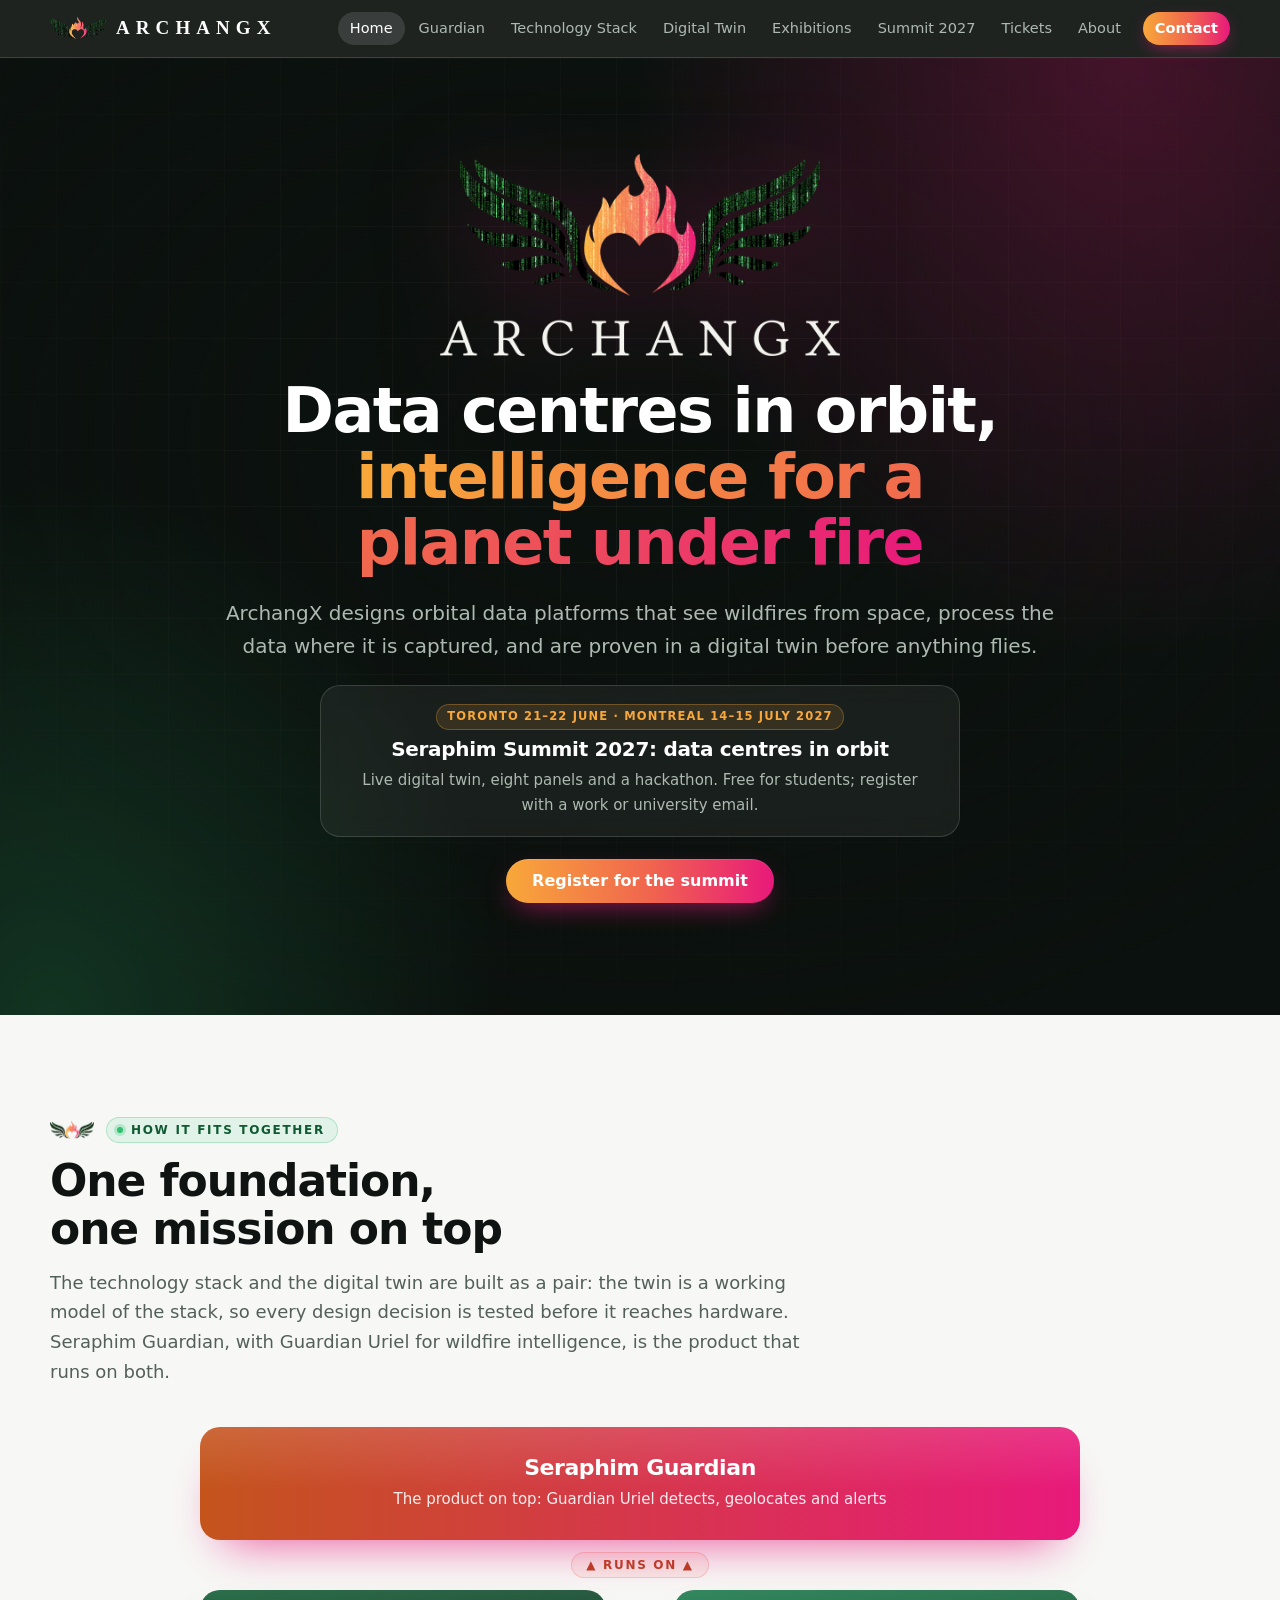
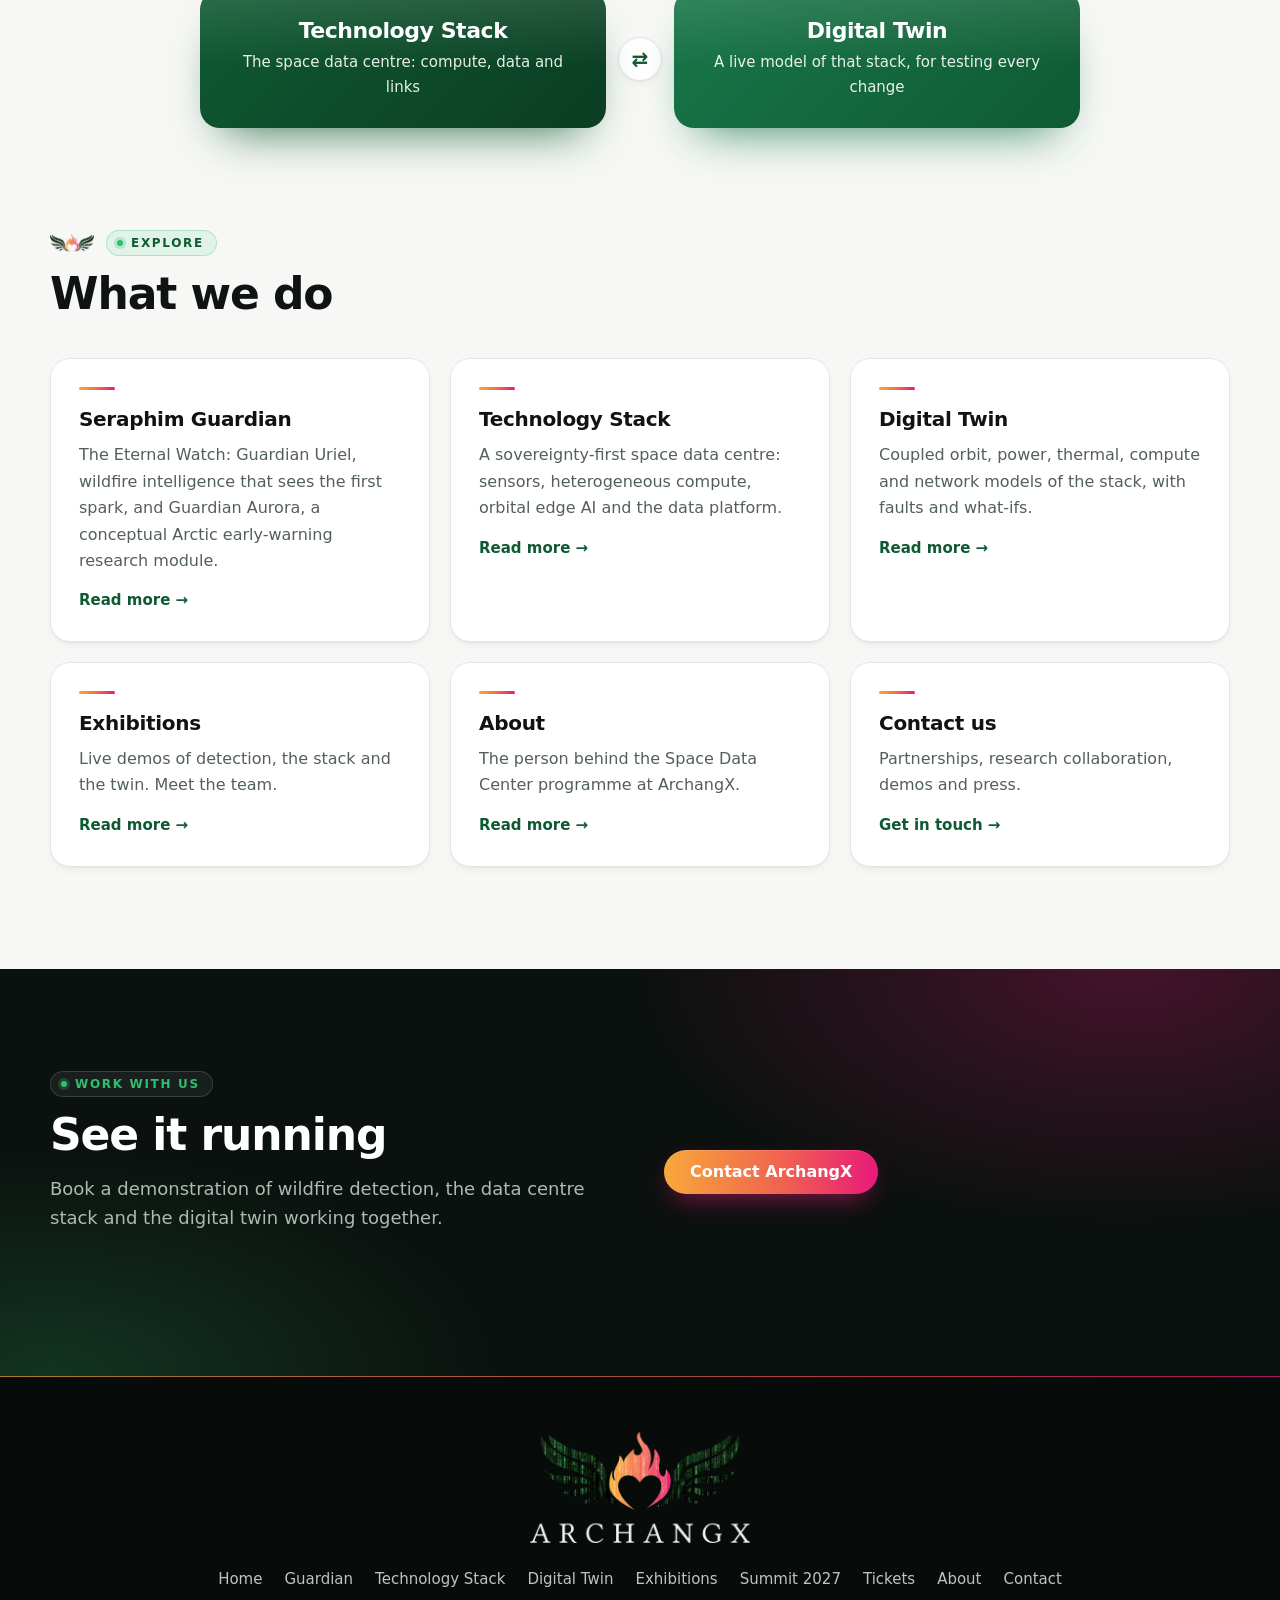
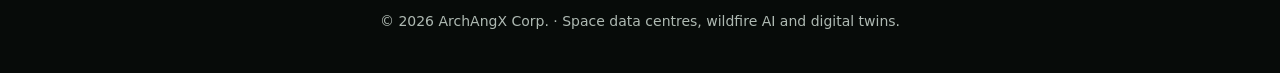
==== commit ca98208c: "SCRUM-1378 SCRUM-1381: Tickets and thank-you pages, cards rendered from the Stripe catalogue Plain l" ====
--- a/site/index.html
+++ b/site/index.html
@@ -17,7 +17,7 @@
 <header class="site">
   <div class="wrap bar">
     <a class="brand" href="index.html" aria-label="ArchangX home"><img src="assets/emblem-96.png" alt="" width="64" height="25">ARCHANGX</a>
-    <nav class="main" aria-label="Pages"><a href="index.html" aria-current="page">Home</a><a href="guardian.html">Guardian</a><a href="technology-stack.html">Technology Stack</a><a href="digital-twin.html">Digital Twin</a><a href="exhibitions.html">Exhibitions</a><a href="summit-2027.html">Summit 2027</a><a href="about.html">About</a><a href="contact.html">Contact</a></nav>
+    <nav class="main" aria-label="Pages"><a href="index.html" aria-current="page">Home</a><a href="guardian.html">Guardian</a><a href="technology-stack.html">Technology Stack</a><a href="digital-twin.html">Digital Twin</a><a href="exhibitions.html">Exhibitions</a><a href="summit-2027.html">Summit 2027</a><a href="summit-tickets.html">Tickets</a><a href="about.html">About</a><a href="contact.html">Contact</a></nav>
   </div>
 </header>
 <main>
@@ -71,7 +71,7 @@
 <footer class="site">
   <div class="wrap">
     <img src="assets/logo-dark.png" alt="ArchangX" width="280" height="142">
-    <nav aria-label="Footer"><a href="index.html">Home</a><a href="guardian.html">Guardian</a><a href="technology-stack.html">Technology Stack</a><a href="digital-twin.html">Digital Twin</a><a href="exhibitions.html">Exhibitions</a><a href="summit-2027.html">Summit 2027</a><a href="about.html">About</a><a href="contact.html">Contact</a></nav>
+    <nav aria-label="Footer"><a href="index.html">Home</a><a href="guardian.html">Guardian</a><a href="technology-stack.html">Technology Stack</a><a href="digital-twin.html">Digital Twin</a><a href="exhibitions.html">Exhibitions</a><a href="summit-2027.html">Summit 2027</a><a href="summit-tickets.html">Tickets</a><a href="about.html">About</a><a href="contact.html">Contact</a></nav>
     <p>© <span class="year">2026</span> ArchAngX Corp. · Space data centres, wildfire AI and digital twins.</p>
   </div>
 </footer>
--- a/site/assets/style.css
+++ b/site/assets/style.css
@@ -404,3 +404,153 @@
 .flow.stages span::before { counter-increment: stage; content: counter(stage) " "; color: var(--flame-ink); font-weight: 800; }
 .night a.card .more { color: var(--wing-bright); }
 .night .card h3 { color: var(--on-dark); }
+/* Technology Stack page: 21 layers in six bands, seven cross-cutting planes. Band colours all pass WCAG AA with white text. */
+:root { --b1: #121a16; --b2: #a64a12; --b3: #0b3d23; --b4: #0f5a32; --b5: #1a5f8a; --b6: #7a1f5c; }
+main [id] { scroll-margin-top: 96px; }
+.stats { display: grid; grid-template-columns: repeat(4, 1fr); gap: 14px; margin: 8px 0 0; padding: 0; }
+.stats > div { padding: 18px 20px; border-radius: var(--radius-sm); background: var(--glass); border: 1px solid var(--glass-line); }
+.stats dt { font: 700 clamp(26px, 3vw, 36px)/1.1 var(--display); letter-spacing: -.02em; color: var(--on-dark); font-variant-numeric: tabular-nums; }
+.stats dd { margin: 6px 0 0; font-size: 14.5px; line-height: 1.45; color: var(--night-muted); }
+.page-hero .stats-note { font-size: 14px; opacity: .85; }
+@media (max-width: 760px) { .stats { grid-template-columns: 1fr 1fr; } }
+@media (max-width: 420px) { .stats { grid-template-columns: 1fr; } }
+/* sticky in-page contents on wide screens */
+.withtoc { display: grid; gap: 0 40px; }
+.toc { display: none; }
+@media (min-width: 1101px) {
+  .withtoc { grid-template-columns: 190px minmax(0, 1fr); }
+  .toc { display: grid; gap: 2px; align-content: start; align-self: start; position: sticky; top: 104px; padding-top: clamp(64px, 8vw, 104px); }
+  .toc b { font: 700 12px/1.4 var(--sans); letter-spacing: .12em; text-transform: uppercase; color: var(--flame-ink); margin-bottom: 8px; }
+  .toc a { font-size: 14.5px; color: var(--muted); text-decoration: none; padding: 6px 10px; border-left: 2px solid var(--line); }
+  .toc a:hover { color: var(--ink); }
+  .toc a[aria-current="true"] { color: var(--wing); font-weight: 600; border-left-color: var(--wing-bright); }
+}
+/* the stack diagram: six band buttons on the left, the planes bar on the right */
+.stackviz { display: grid; grid-template-columns: minmax(0, 1fr) 150px; gap: 16px; align-items: stretch; }
+.bands { display: grid; gap: 8px; }
+.band { border-radius: 14px; color: var(--on-dark); overflow: hidden; box-shadow: var(--shadow-sm); }
+.band.b1 { background: var(--b1); } .band.b2 { background: var(--b2); } .band.b3 { background: var(--b3); }
+.band.b4 { background: var(--b4); } .band.b5 { background: var(--b5); } .band.b6 { background: var(--b6); }
+.band button { display: grid; grid-template-columns: 1fr auto auto; gap: 14px; align-items: center; width: 100%; padding: 18px 22px; border: 0;
+               background: transparent; color: inherit; text-align: left; cursor: pointer; font: inherit; }
+.band button:hover { background: rgba(255, 255, 255, .08); }
+.band button:focus-visible { outline: 3px solid var(--flame-1); outline-offset: -4px; }
+.band .band-name { font: 700 18px/1.3 var(--display); letter-spacing: -.01em; }
+.band .band-range { font: 700 12px/1 var(--sans); letter-spacing: .1em; padding: 6px 10px; border-radius: 99px; background: rgba(255, 255, 255, .14); }
+.band .caret { width: 10px; height: 10px; border: solid currentColor; border-width: 0 2px 2px 0; rotate: 45deg; translate: 0 -2px; transition: rotate .25s var(--ease), translate .25s var(--ease); }
+.band button[aria-expanded="true"] .caret { rotate: 225deg; translate: 0 3px; }
+.band .chips { display: flex; flex-wrap: wrap; gap: 8px; padding: 0 16px 16px; }
+.band .chips a { display: inline-flex; gap: 6px; align-items: baseline; padding: 7px 12px; border-radius: 99px; font: 500 14px/1.3 var(--sans);
+                 color: var(--ink); background: var(--card); text-decoration: none; }
+.band .chips a:hover { background: var(--paper); }
+.band .chips a b { font-size: 12px; letter-spacing: .06em; color: var(--flame-ink); }
+.planebar { display: grid; grid-auto-rows: 1fr; gap: 4px; padding: 6px; border-radius: 14px; background: var(--night); color: var(--night-ink); box-shadow: var(--shadow-sm); }
+.planebar a { display: grid; align-content: center; gap: 2px; padding: 8px 10px; border-radius: 10px; color: inherit; text-decoration: none; }
+.planebar a:hover { background: var(--glass-2); }
+.planebar a b { font: 700 12px/1.2 var(--sans); letter-spacing: .1em; color: var(--wing-bright); }
+.planebar a span { font-size: 12px; line-height: 1.3; color: var(--night-muted); }
+@media (max-width: 767px) {
+  .stackviz { grid-template-columns: 1fr; }
+  .planebar { grid-auto-rows: auto; grid-template-columns: repeat(auto-fit, minmax(140px, 1fr)); }
+  .band button { grid-template-columns: 1fr auto; } .band .caret { grid-column: 2; grid-row: 1; justify-self: end; } .band .band-range { grid-row: 2; }
+}
+/* band sections and layer cards */
+.bandsec .head { max-width: none; margin-bottom: 28px; }
+.bandsec .subtitle { margin-top: -6px; font-size: 18px; }
+.eyebrow.b1, .eyebrow.b2, .eyebrow.b3, .eyebrow.b4, .eyebrow.b5, .eyebrow.b6 { color: var(--on-dark); border-color: transparent; }
+.eyebrow.b1::before, .eyebrow.b2::before, .eyebrow.b3::before, .eyebrow.b4::before, .eyebrow.b5::before, .eyebrow.b6::before { background: var(--on-dark); box-shadow: none; }
+.eyebrow.b1 { background: var(--b1); } .eyebrow.b2 { background: var(--b2); } .eyebrow.b3 { background: var(--b3); }
+.eyebrow.b4 { background: var(--b4); } .eyebrow.b5 { background: var(--b5); } .eyebrow.b6 { background: var(--b6); }
+.layers { display: grid; grid-template-columns: repeat(2, minmax(0, 1fr)); gap: 20px; }
+@media (max-width: 767px) { .layers { grid-template-columns: 1fr; } }
+.layercard::before, .planecard::before { display: none; }
+.code { display: inline-flex; width: fit-content; padding: 4px 9px; border-radius: 6px; font: 700 12px/1.2 var(--sans); letter-spacing: .1em;
+        color: var(--flame-ink); background: color-mix(in srgb, var(--flame-2) 10%, transparent); border: 1px solid color-mix(in srgb, var(--flame-2) 22%, transparent); }
+.code.x { color: var(--wing); background: color-mix(in srgb, var(--wing-bright) 12%, transparent); border-color: color-mix(in srgb, var(--wing-bright) 32%, transparent); }
+.cards.planes { grid-template-columns: repeat(3, minmax(0, 1fr)); }
+@media (max-width: 1000px) { .cards.planes { grid-template-columns: repeat(2, minmax(0, 1fr)); } }
+@media (max-width: 640px) { .cards.planes { grid-template-columns: 1fr; } }
+/* one fire through the stack: numbered steps with CSS arrows, vertical on small screens */
+ol.steps { counter-reset: step; list-style: none; margin: 0; padding: 0; display: grid; grid-template-columns: repeat(7, minmax(0, 1fr)); gap: 24px 12px; }
+ol.steps li { position: relative; display: grid; gap: 10px; justify-items: center; text-align: center; }
+ol.steps li::before { counter-increment: step; content: counter(step); display: grid; place-items: center; width: 44px; height: 44px; border-radius: 50%;
+                      background: var(--flame); color: var(--on-dark); font: 700 17px/1 var(--display); box-shadow: 0 8px 20px -8px color-mix(in srgb, var(--flame-3) 70%, transparent); }
+ol.steps li:not(:last-child)::after { content: ""; position: absolute; top: 21px; left: calc(50% + 30px); right: calc(-50% + 30px); height: 2px;
+                                        background: linear-gradient(90deg, var(--flame-2), var(--line)); }
+ol.steps h3 { font-size: 18px; }
+ol.steps p { margin: 0; font-size: 14.5px; color: var(--muted); }
+ol.steps .refs { display: flex; flex-wrap: wrap; gap: 6px; justify-content: center; }
+ol.steps .refs a { padding: 3px 8px; border-radius: 6px; font: 700 11.5px/1.2 var(--sans); letter-spacing: .08em; color: var(--flame-ink);
+                   background: color-mix(in srgb, var(--flame-2) 10%, transparent); border: 1px solid color-mix(in srgb, var(--flame-2) 22%, transparent); text-decoration: none; }
+@media (max-width: 1000px) { ol.steps { grid-template-columns: repeat(4, minmax(0, 1fr)); } ol.steps li:nth-child(4)::after { display: none; } }
+@media (max-width: 640px) {
+  ol.steps { grid-template-columns: 1fr; gap: 18px; }
+  ol.steps li { grid-template-columns: 44px 1fr; justify-items: start; text-align: left; align-items: start; column-gap: 16px; }
+  ol.steps li > div { display: grid; gap: 6px; }
+  ol.steps li::after { display: none; }
+  ol.steps .refs { justify-content: flex-start; }
+}
+@media (prefers-reduced-motion: no-preference) { .band .chips { animation: rise .3s var(--ease) both; } }
+@media (prefers-reduced-motion: reduce) { .band .caret { transition: none; } }
+.band .chips[hidden] { display: none; }
+/* Technology Stack, layer cards with five fields: one card per row; below 768 px a Details button hides the last four */
+.howread { margin-top: 28px; padding: 24px 28px; border-radius: var(--radius); background: var(--card); border: 1px solid var(--line); box-shadow: var(--shadow-sm); display: grid; gap: 12px; }
+.howread h3 { font-size: 18px; }
+.howread > p { margin: 0; color: var(--muted); font-size: 16px; }
+.howread dl { margin: 0; display: grid; gap: 8px 32px; grid-template-columns: repeat(auto-fit, minmax(min(100%, 380px), 1fr)); }
+.howread dl div { display: grid; grid-template-columns: auto 1fr; gap: 8px; font-size: 15px; align-items: baseline; }
+.howread dt { font-weight: 700; } .howread dd { margin: 0; color: var(--muted); }
+.expandall { display: none; gap: 10px; }
+.expandall .btn { padding: 10px 18px; font-size: 14px; }
+.layers { grid-template-columns: 1fr; }
+.layercard { display: grid; grid-template-columns: minmax(0, 1fr) minmax(0, 1.5fr); gap: 10px 40px; padding: 30px 32px; }
+.layercard > .layer-head, .layercard > .what, .layercard > .details-toggle { grid-column: 1; }
+.layercard > .details { grid-column: 2; grid-row: 1 / span 3; display: grid; gap: 8px; align-content: start; }
+.layer-head { display: grid; gap: 10px; justify-items: start; }
+.layercard p, .layercard li { max-width: 75ch; }
+.layercard .what { color: var(--ink); font-size: 16.5px; }
+.layercard h4 { margin: 6px 0 0; font: 700 12px/1.4 var(--sans); letter-spacing: .12em; text-transform: uppercase; color: var(--wing-mid); }
+.layercard .details > p { margin: 0; color: var(--muted); font-size: 15.5px; }
+.layercard ul { margin: 0; padding-left: 20px; display: grid; gap: 6px; color: var(--muted); font-size: 15.5px; }
+.layercard .numbers { margin-top: 4px; padding: 12px 16px; border-radius: var(--radius-sm); background: color-mix(in srgb, var(--flame-1) 10%, var(--card));
+                      border: 1px solid color-mix(in srgb, var(--flame-2) 22%, transparent); display: grid; gap: 4px; }
+.layercard .numbers h4 { margin: 0; color: var(--flame-ink); }
+.layercard .numbers p { color: var(--ink); font-size: 15px; }
+.layercard .numbers b { color: var(--flame-ink); }
+.layercard .watched { font-size: 14px; color: var(--muted); }
+.layercard .watched b { color: var(--ink); }
+.details-toggle { display: none; }
+@media (max-width: 899px) { .layercard { grid-template-columns: 1fr; } .layercard > .details { grid-column: 1; grid-row: auto; } }
+@media (max-width: 767px) {
+  .expandall { display: flex; }
+  .details-toggle { display: inline-flex; align-items: center; gap: 8px; width: fit-content; padding: 8px 14px; border-radius: 99px; border: 1.5px solid var(--wing);
+                    background: transparent; color: var(--wing); font: 700 14px/1 var(--sans); cursor: pointer; }
+  .details-toggle::after { content: ""; width: 7px; height: 7px; border: solid currentColor; border-width: 0 2px 2px 0; rotate: 45deg; translate: 0 -2px; }
+  .layercard.open .details-toggle::after { rotate: 225deg; translate: 0 2px; }
+  .layercard:not(.open) > .details { display: none; }
+  .layercard { padding: 24px 22px; }
+}
+
+/* Tickets (summit-tickets.html, exhibitions.html#exhibit): cards rendered by tools/render_tickets.py. Status colours all pass AA with white text. */
+.cards.tickets { align-items: stretch; }
+.card.ticket { display: grid; grid-template-rows: auto auto auto 1fr auto auto; gap: 10px; align-content: start; }
+.ticket .price { margin: 0; font: 700 clamp(26px, 3vw, 32px)/1.1 var(--display); letter-spacing: -.02em; color: var(--ink); }
+.ticket .price small { display: block; margin-top: 4px; font: 500 13px/1.4 var(--sans); letter-spacing: 0; color: var(--muted); }
+.ticket .price.tba { font-size: 20px; color: var(--muted); }
+.ticket .ticks { margin: 0; }
+.ticket .ticks li { font-size: 15px; }
+.ticket .meta { margin: 0; font-size: 14px; color: var(--muted); }
+.ticket .btn { justify-self: start; align-self: end; }
+.tag.onsale { background: #0f5a32; color: var(--on-dark); border-color: transparent; }
+.tag.comingsoon { background: #1a5f8a; color: var(--on-dark); border-color: transparent; }
+.tag.soldout { background: #7a1f1f; color: var(--on-dark); border-color: transparent; }
+.tag.closed { background: #4a4f55; color: var(--on-dark); border-color: transparent; }
+.tag.pending { background: #a64a12; color: var(--on-dark); border-color: transparent; margin-right: 6px; }
+.btn.disabled { opacity: .55; cursor: not-allowed; pointer-events: none; }
+.updated { margin: 14px 0 0; font-size: 13.5px; }
+.legal .ticks li, .legal .card p { font-size: 15px; }
+.legal .ticks li b { color: var(--ink); }
+ol.steps.three { grid-template-columns: repeat(3, minmax(0, 1fr)); }
+ol.steps.five { grid-template-columns: repeat(5, minmax(0, 1fr)); }
+@media (max-width: 1000px) { ol.steps.three { grid-template-columns: repeat(3, minmax(0, 1fr)); } ol.steps.three li:nth-child(4)::after { display: initial; } }
+@media (max-width: 640px) { ol.steps.three, ol.steps.five { grid-template-columns: 1fr; } }
